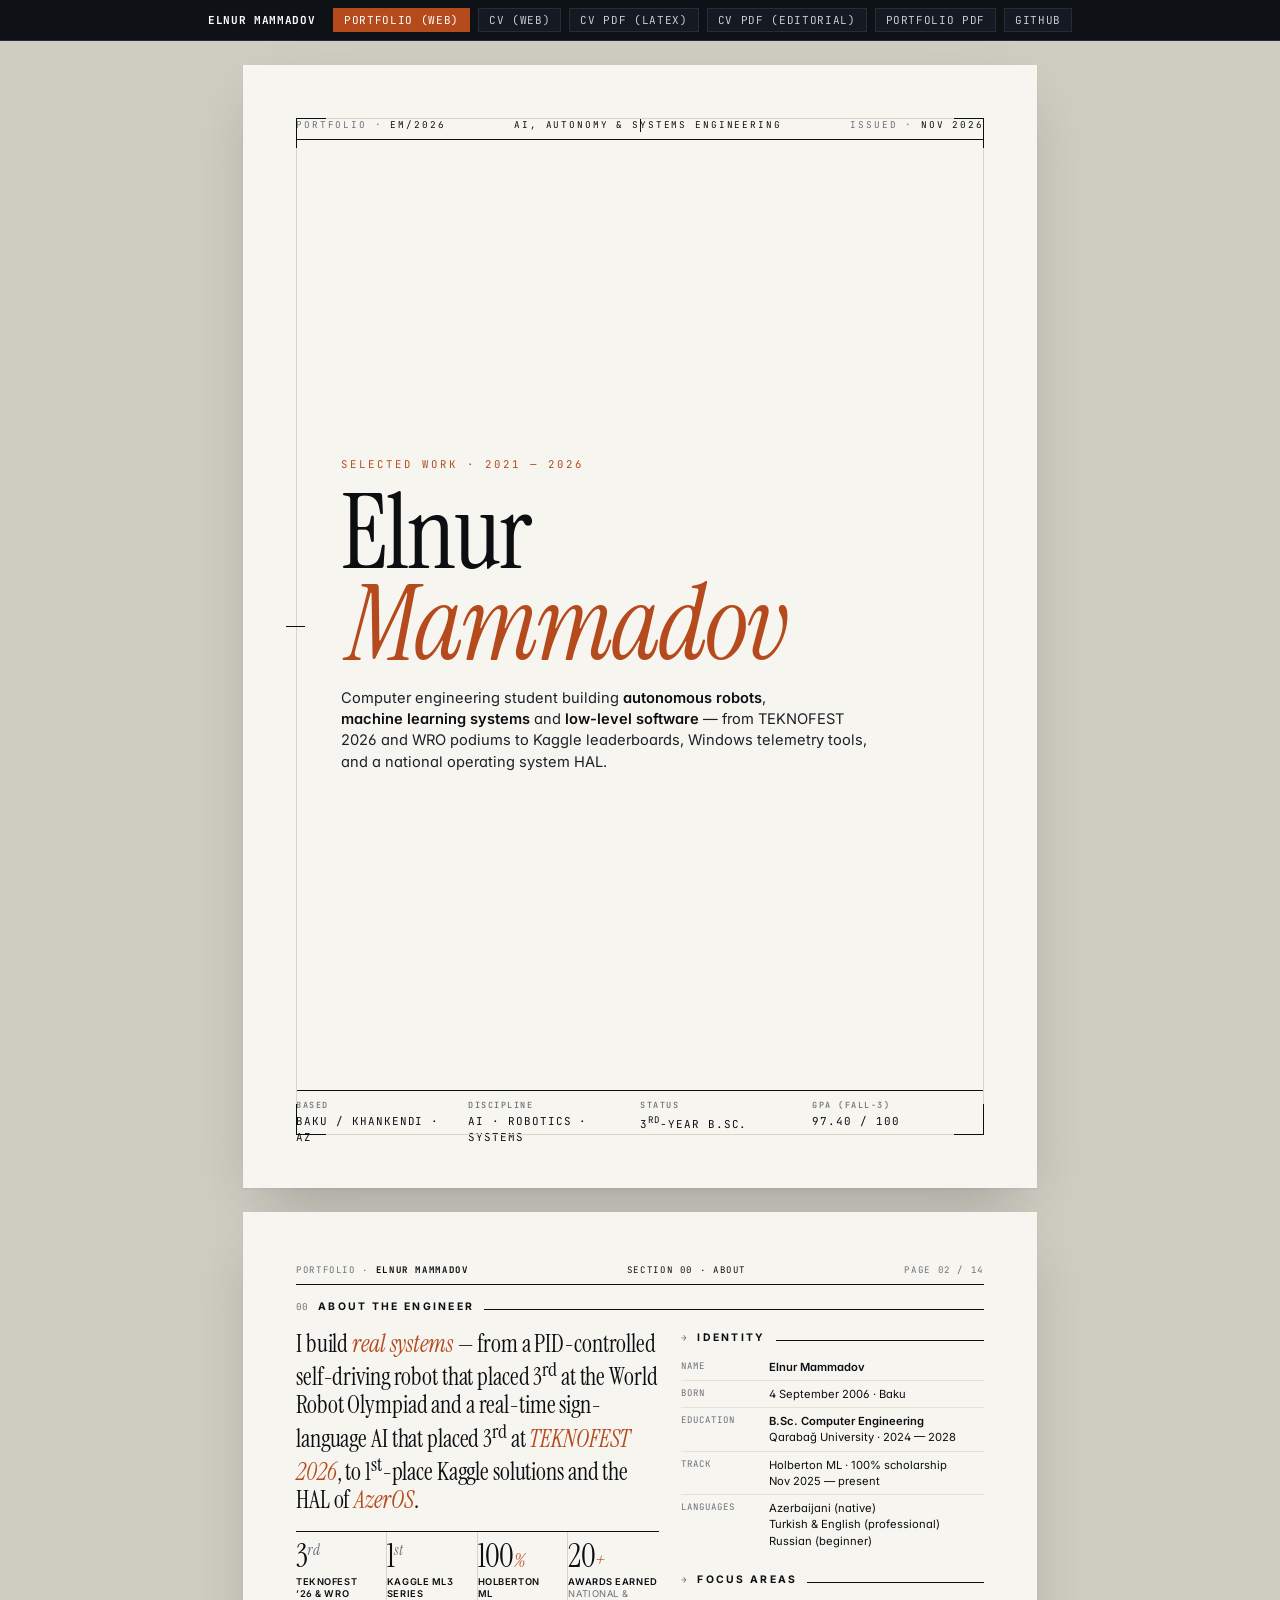
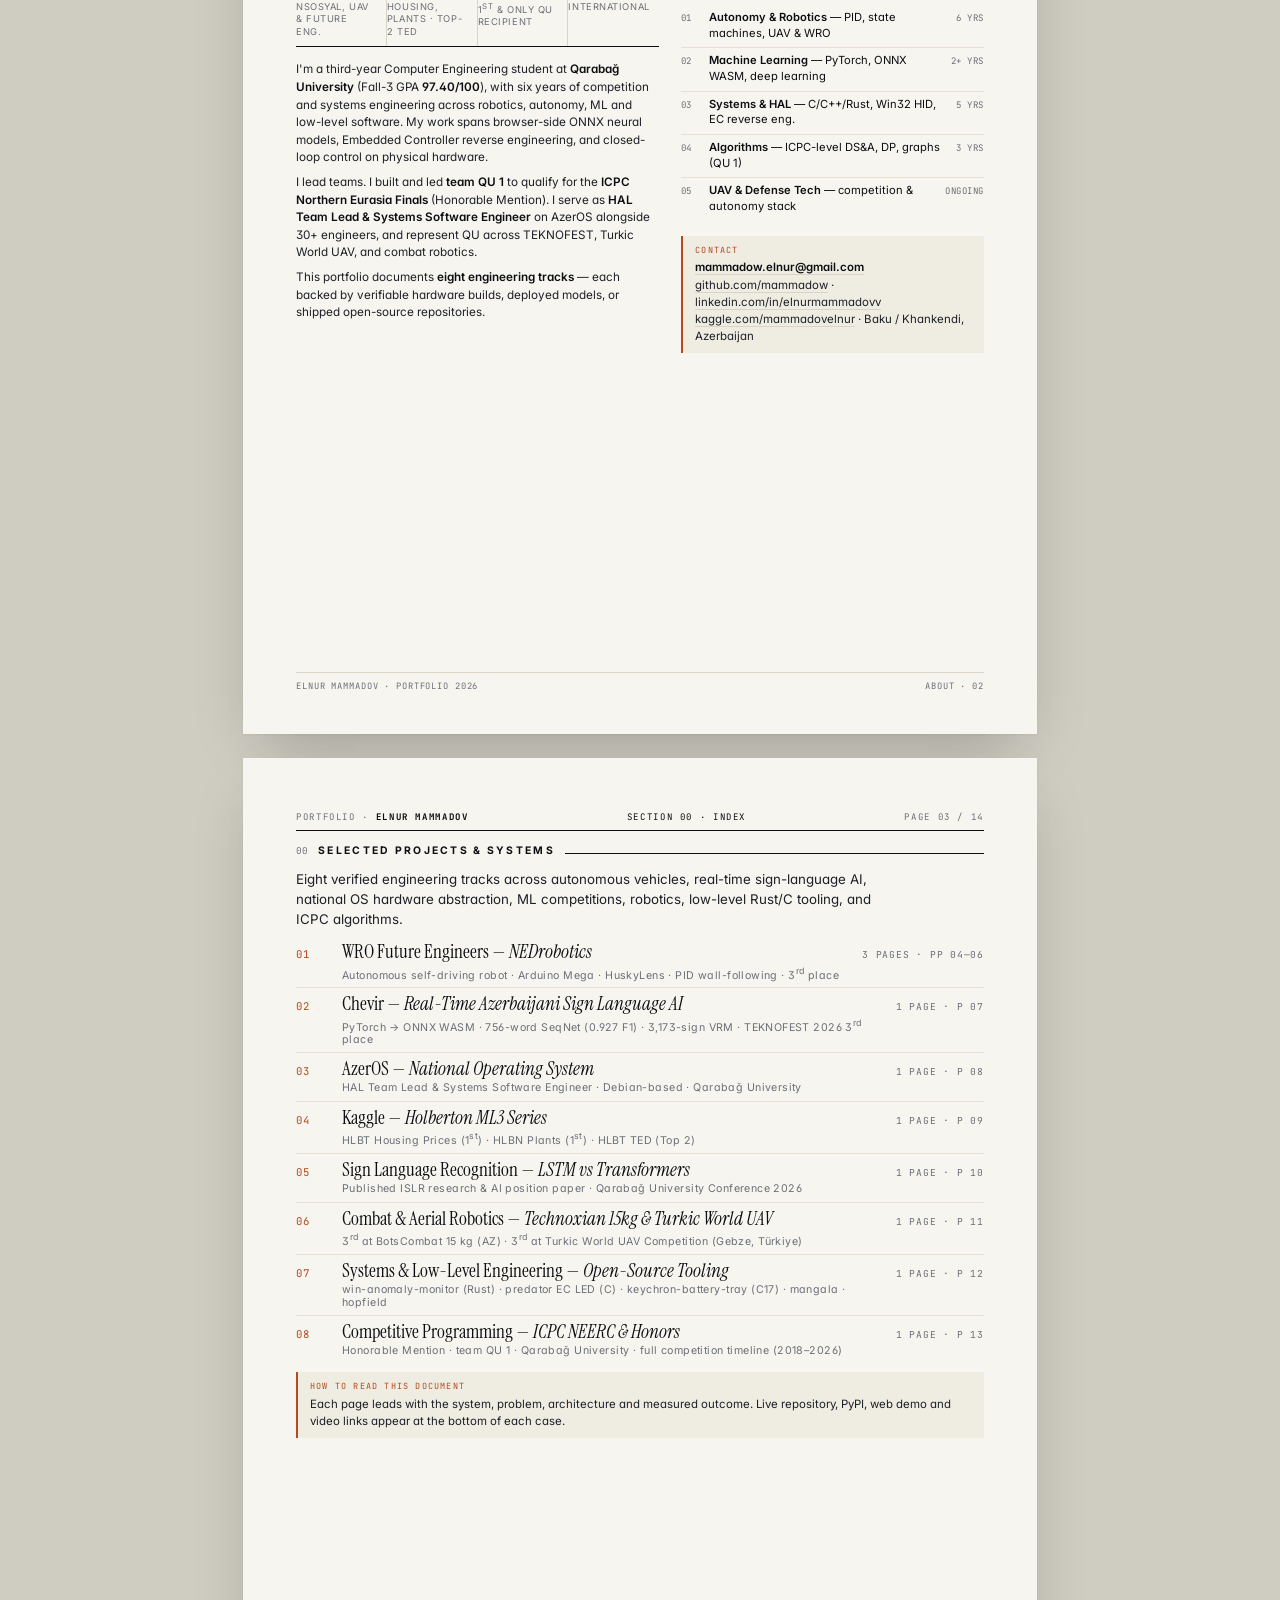
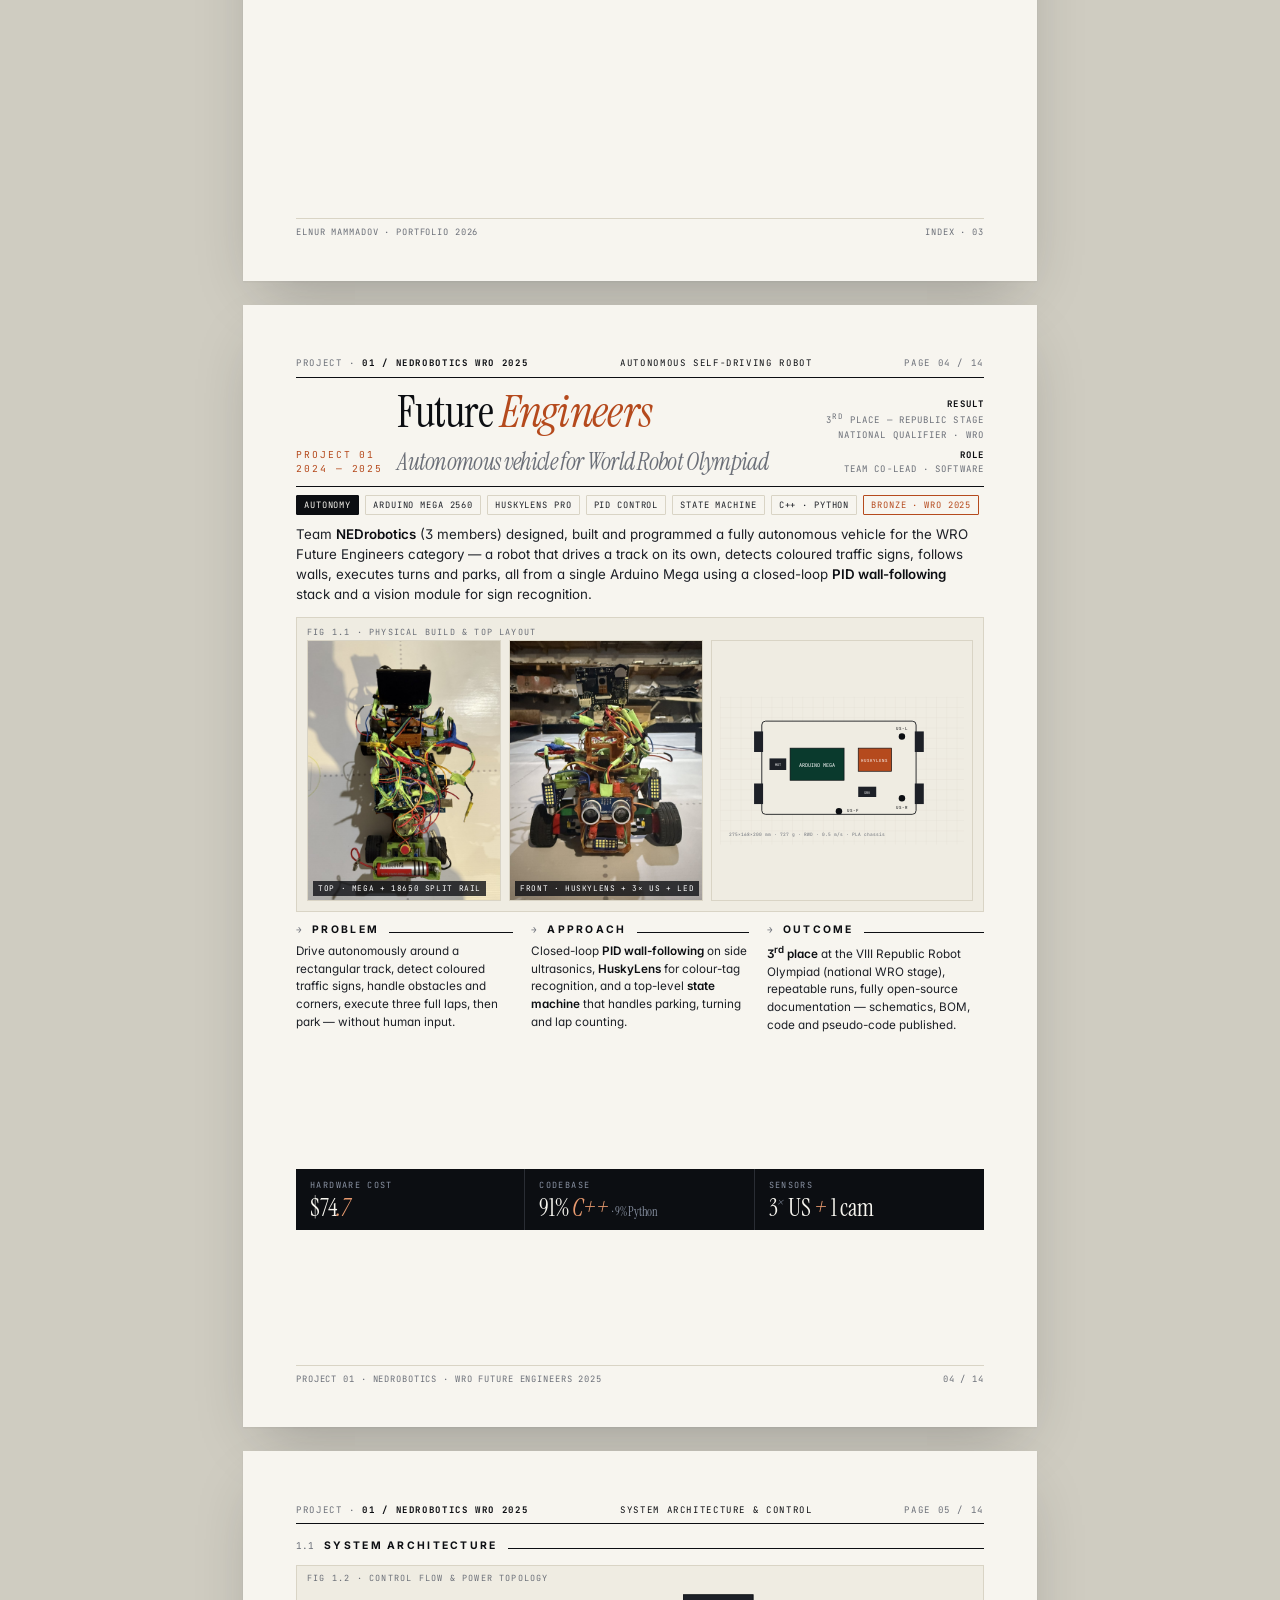
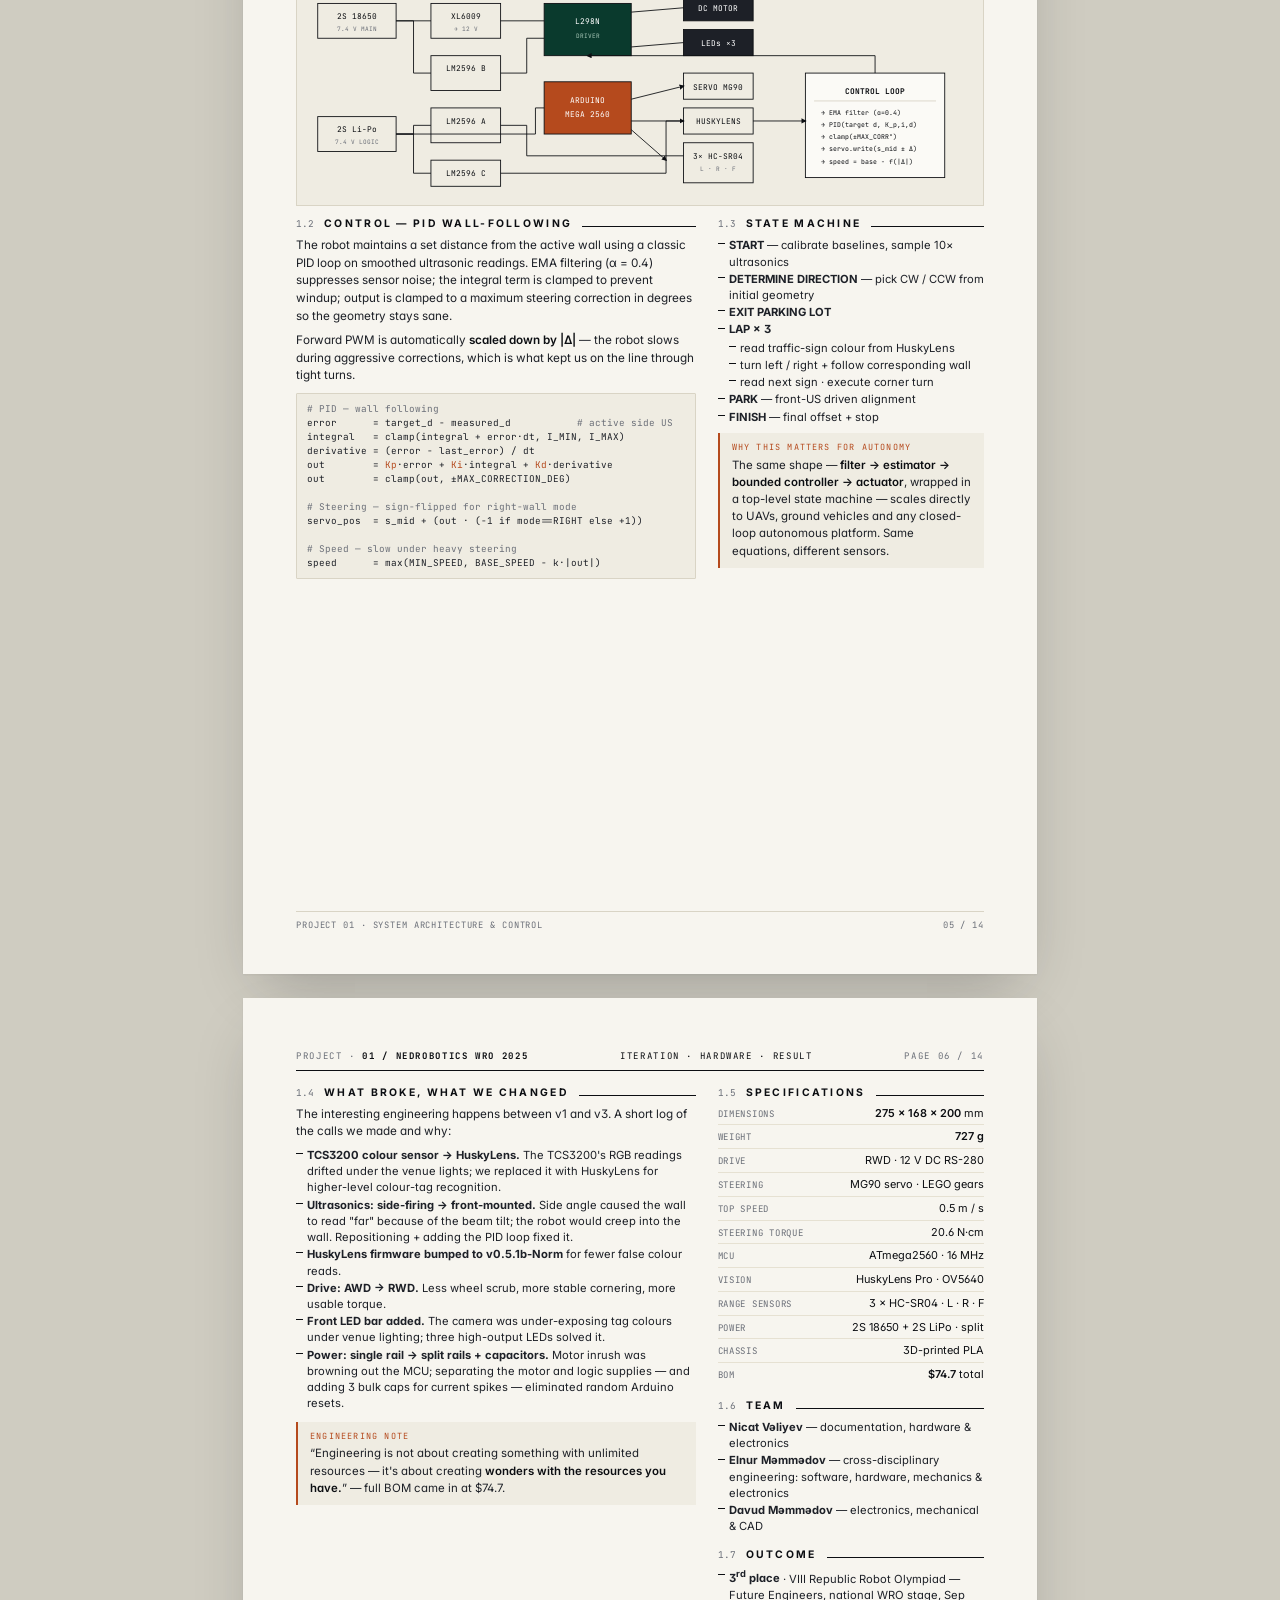
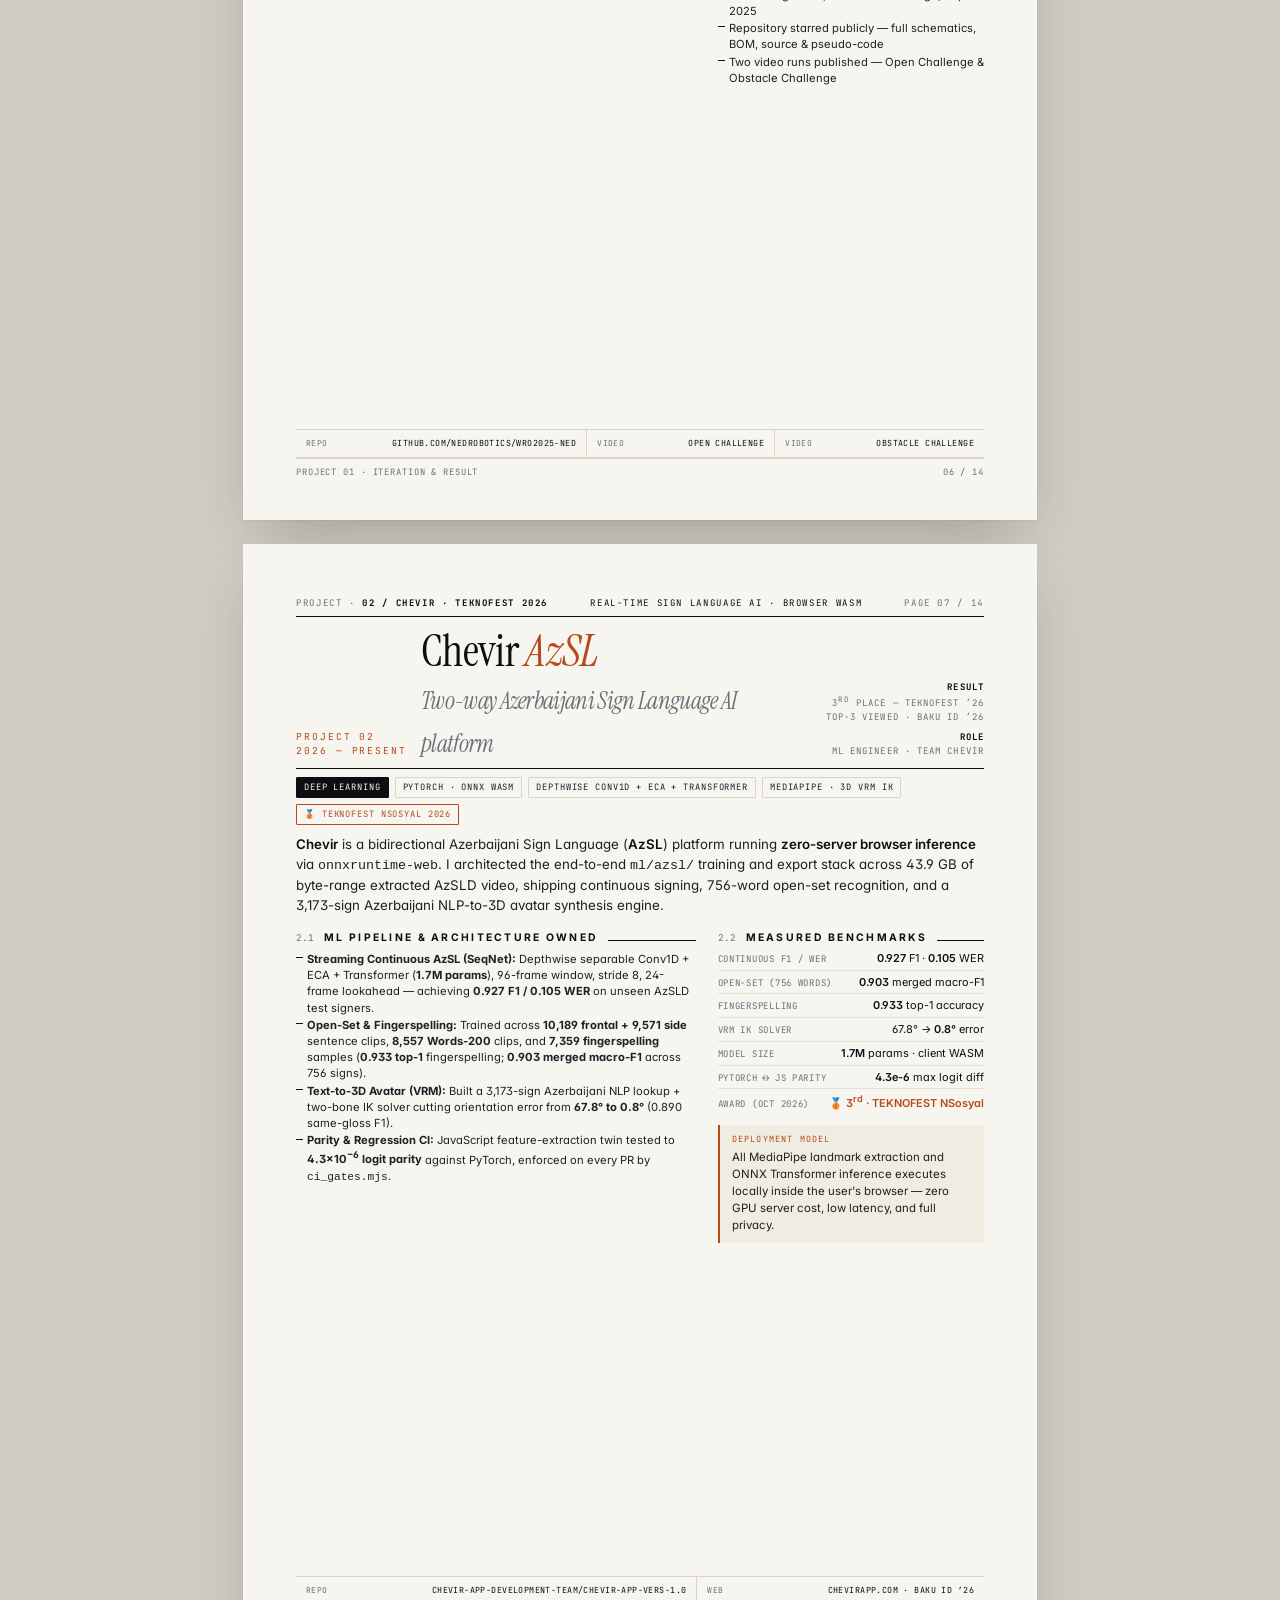
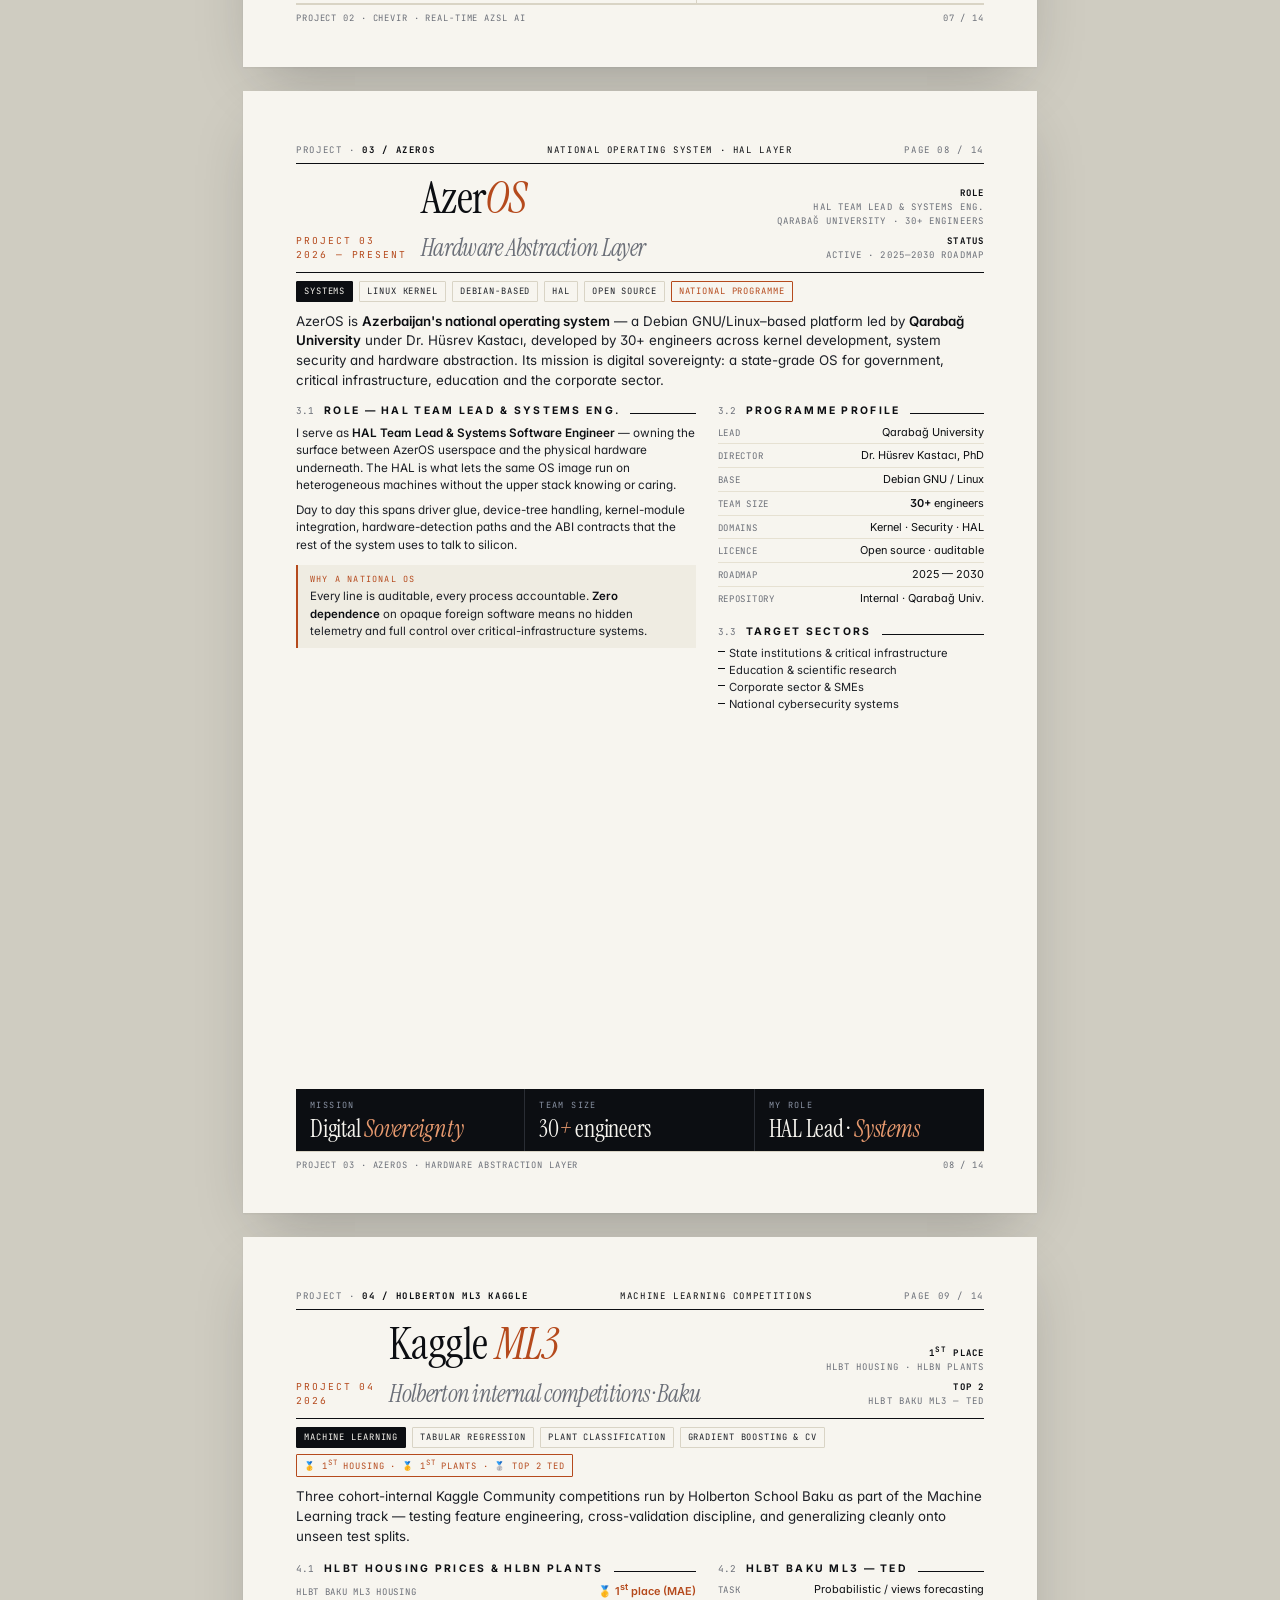
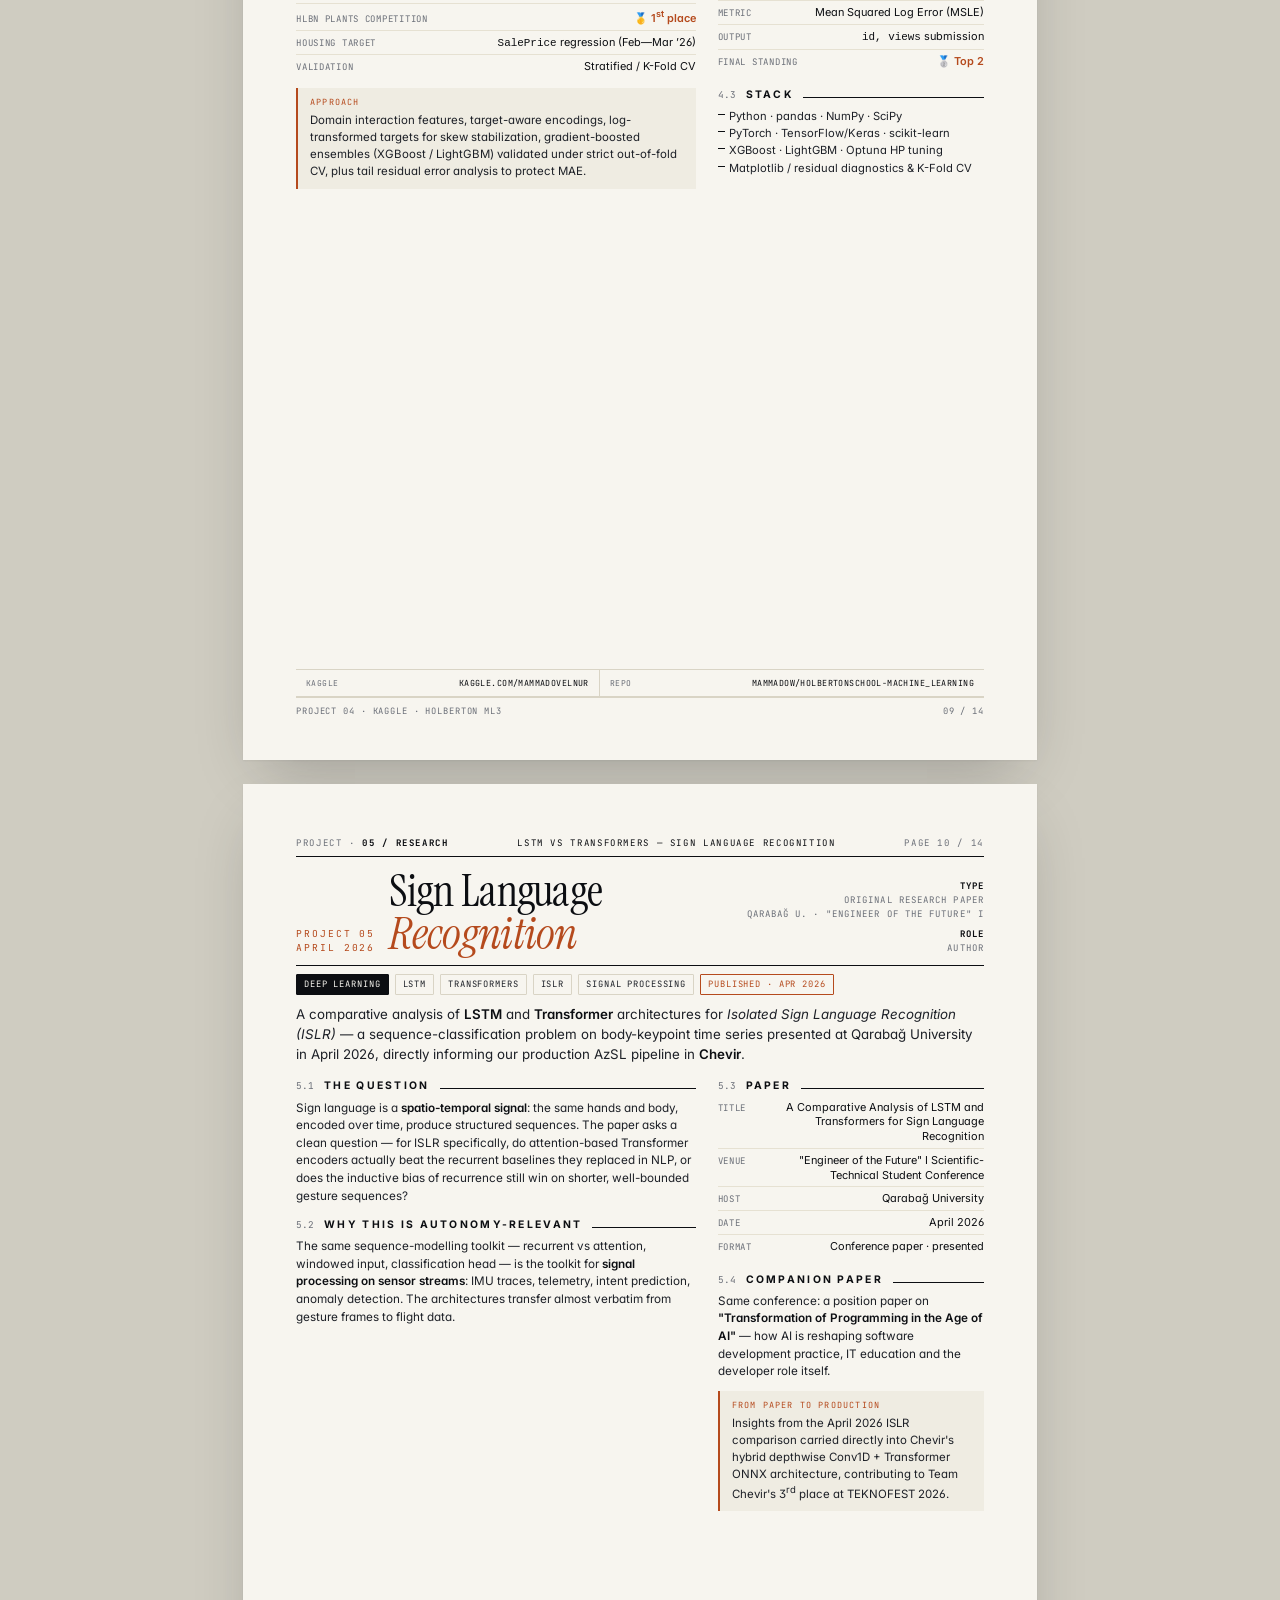
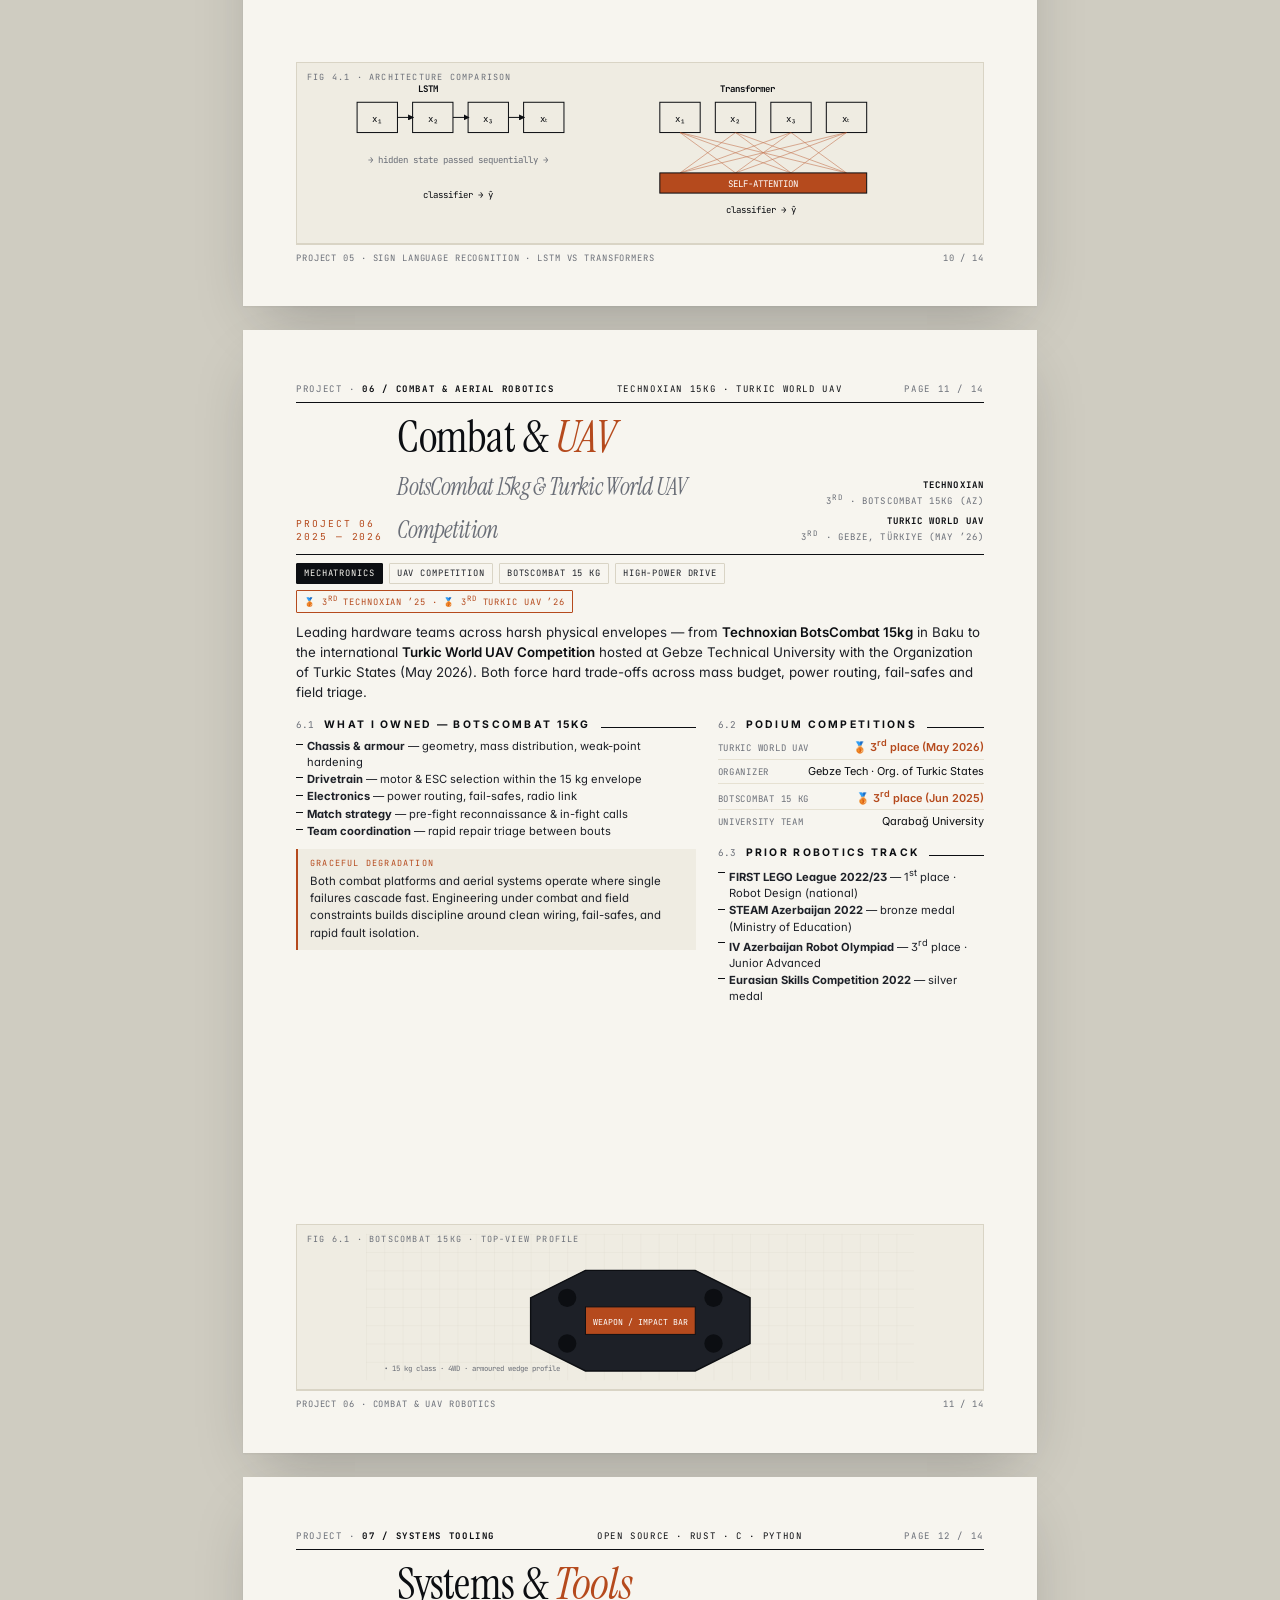
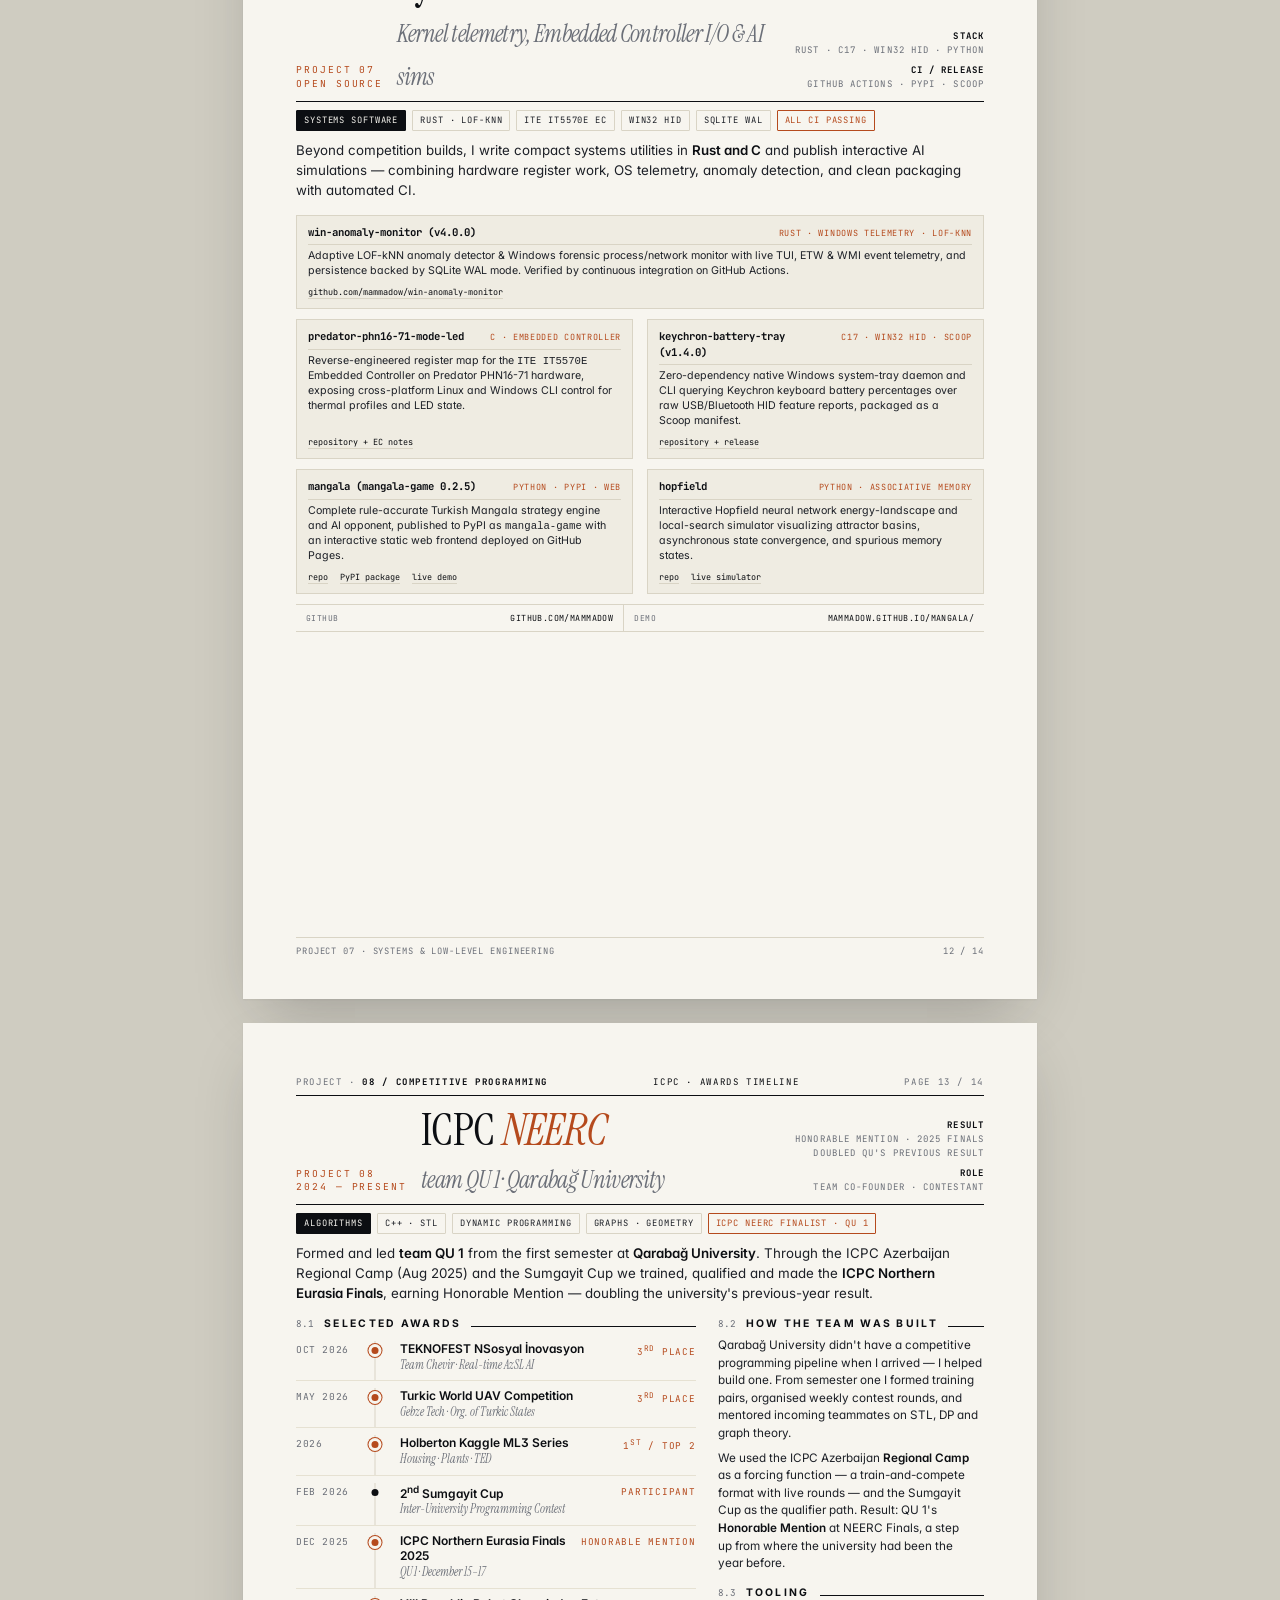
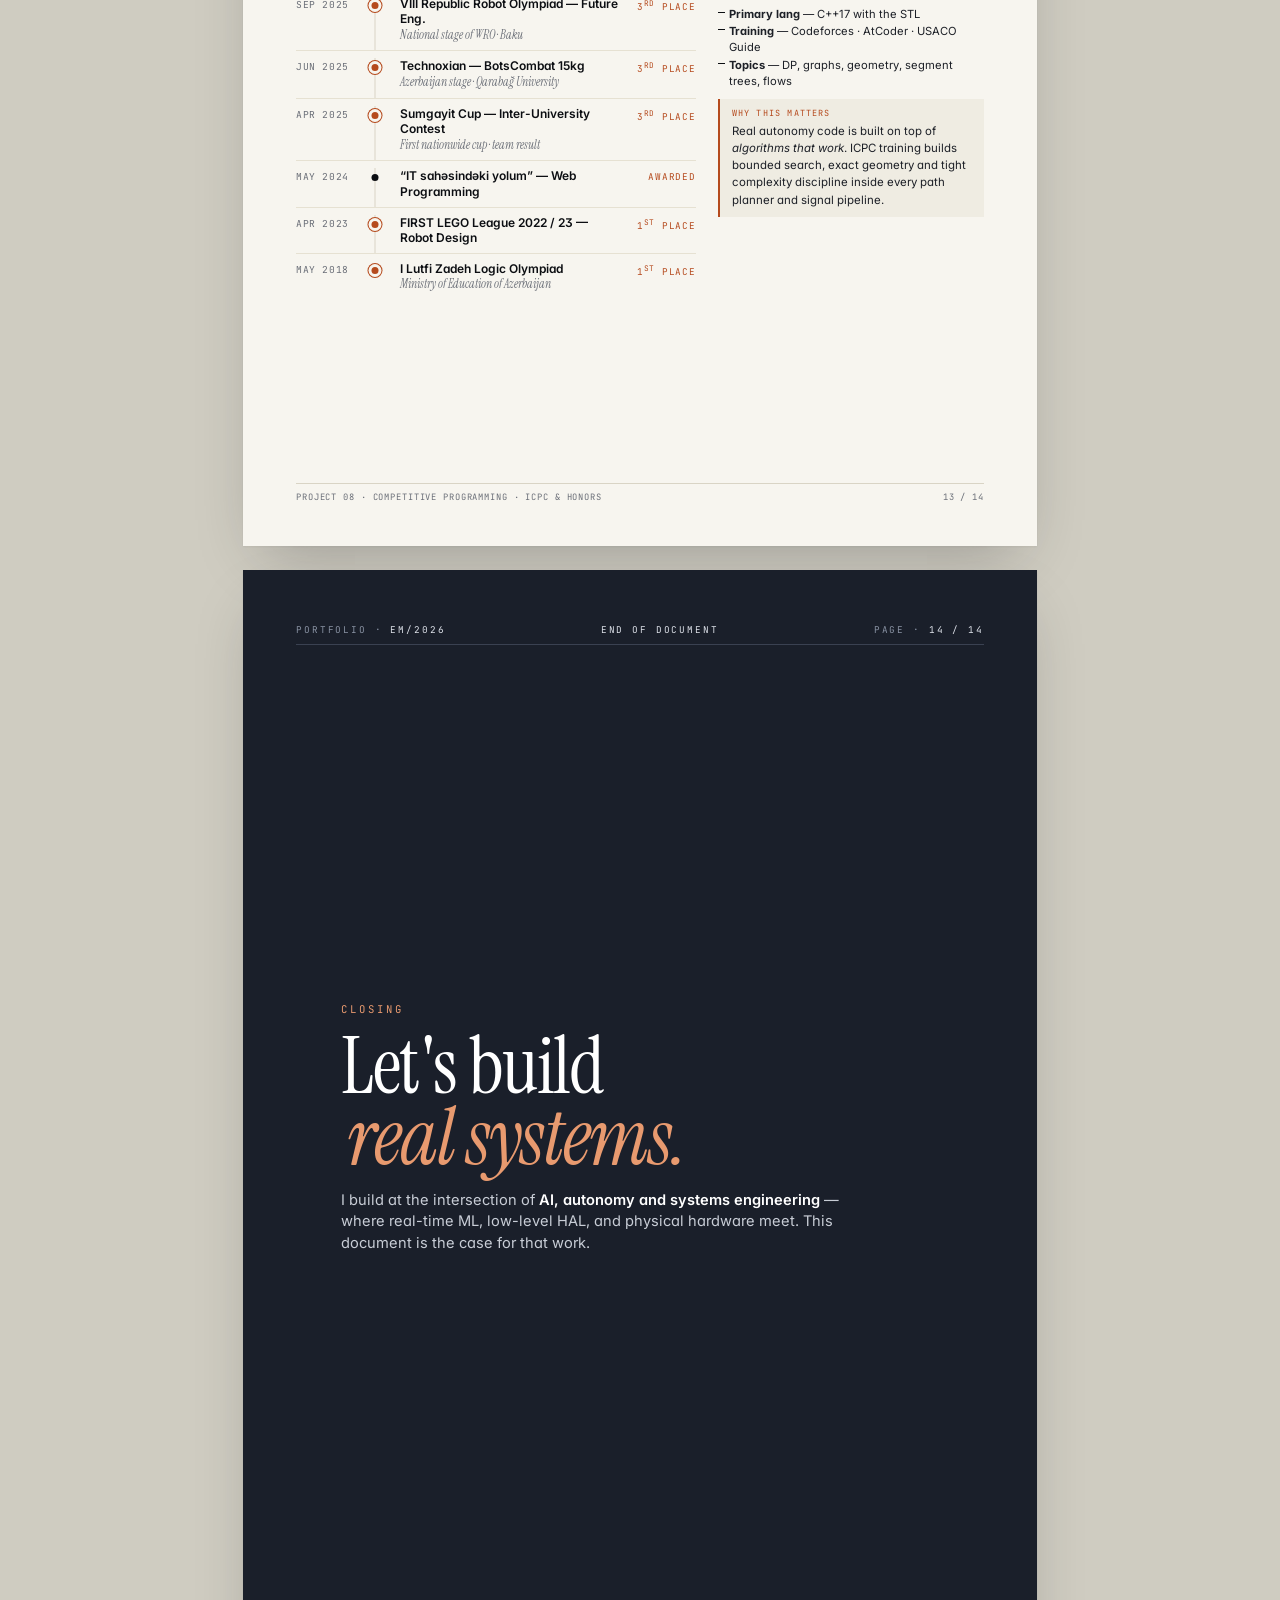
==== index.html @ e9bf5a9b "Initial release: AI, Autonomy & Systems Engineering Portfolio and CV (Nov 2026)" ====
<!doctype html>
<html lang="en">
<head>
<meta charset="utf-8" />
<title>Elnur Mammadov — Portfolio 2026</title>
<meta name="viewport" content="width=device-width, initial-scale=1" />
<link rel="preconnect" href="https://fonts.googleapis.com">
<link rel="preconnect" href="https://fonts.gstatic.com" crossorigin>
<link href="https://fonts.googleapis.com/css2?family=Instrument+Serif:ital@0;1&family=Inter:wght@400;500;600;700&family=JetBrains+Mono:wght@400;500;700&display=swap" rel="stylesheet">
<link rel="stylesheet" href="styles.css">
</head>
<body>
<nav class="site-nav" aria-label="Primary navigation">
  <a class="brand" href="./">Elnur Mammadov</a>
  <a class="nav-pill active" href="./">Portfolio (Web)</a>
  <a class="nav-pill" href="cv.html">CV (Web)</a>
  <a class="nav-pill" href="Elnur_Mammadov_CV_TeX.pdf">CV PDF (LaTeX)</a>
  <a class="nav-pill" href="Elnur_Mammadov_CV.pdf">CV PDF (Editorial)</a>
  <a class="nav-pill" href="Elnur_Mammadov_Portfolio_2026.pdf">Portfolio PDF</a>
  <a class="nav-pill" href="https://github.com/mammadow">GitHub</a>
</nav>
<div class="stage">

<!-- ============================================================
     PAGE 01 — COVER
============================================================ -->
<article class="page cover" data-screen-label="01 Cover">
  <div class="crosshair"></div>
  <div class="corner c-tl"></div>
  <div class="corner c-tr"></div>
  <div class="corner c-bl"></div>
  <div class="corner c-br"></div>

  <div class="cover-meta-top">
    <span><span class="l">portfolio · </span>EM/2026</span>
    <span>AI, Autonomy &amp; Systems Engineering</span>
    <span><span class="l">issued · </span>Nov 2026</span>
  </div>

  <div class="cover-title">
    <div class="cover-eyebrow">Selected Work · 2021 — 2026</div>
    <h1>Elnur<br/><em>Mammadov</em></h1>
    <div class="cover-sub">
      Computer engineering student building <strong>autonomous robots</strong>,
      <strong>machine&nbsp;learning systems</strong> and <strong>low-level
      software</strong> — from TEKNOFEST 2026 and WRO podiums to Kaggle
      leaderboards, Windows telemetry tools, and a national operating system HAL.
    </div>
  </div>

  <div class="cover-coords">
    <div class="c"><b>Based</b><span>Baku / Khankendi · AZ</span></div>
    <div class="c"><b>Discipline</b><span>AI · Robotics · Systems</span></div>
    <div class="c"><b>Status</b><span>3<sup>rd</sup>-year B.Sc.</span></div>
    <div class="c"><b>GPA (Fall-3)</b><span>97.40 / 100</span></div>
  </div>
</article>


<!-- ============================================================
     PAGE 02 — ABOUT / PROFILE
============================================================ -->
<article class="page" data-screen-label="02 About">
  <div class="head-strip">
    <span><span class="l">portfolio · </span><b>Elnur Mammadov</b></span>
    <span>Section 00 · About</span>
    <span class="l">page 02 / 14</span>
  </div>

  <div class="section-h" style="margin-top:14px;">
    <span class="num">00</span><h2>About the Engineer</h2><span class="rule"></span>
  </div>

  <div class="about-grid">
    <div>
      <p class="lede">
        I build <em>real systems</em> — from a PID-controlled self-driving robot
        that placed 3<sup>rd</sup> at the World Robot Olympiad and a real-time
        sign-language AI that placed 3<sup>rd</sup> at <em>TEKNOFEST 2026</em>,
        to 1<sup>st</sup>-place Kaggle solutions and the HAL of <em>AzerOS</em>.
      </p>

      <div class="metric-grid" style="margin-top:16px;">
        <div class="m">
          <div class="n">3<sup>rd</sup></div>
          <div class="l"><b>TEKNOFEST ’26 &amp; WRO</b><br/>NSosyal, UAV &amp; Future Eng.</div>
        </div>
        <div class="m">
          <div class="n">1<sup>st</sup></div>
          <div class="l"><b>Kaggle ML3 Series</b><br/>Housing, Plants · Top-2 TED</div>
        </div>
        <div class="m">
          <div class="n">100<em>%</em></div>
          <div class="l"><b>Holberton ML</b><br/>1<sup>st</sup> &amp; only QU recipient</div>
        </div>
        <div class="m">
          <div class="n">20<em>+</em></div>
          <div class="l"><b>Awards earned</b><br/>national &amp; international</div>
        </div>
      </div>

      <div class="body-text" style="margin-top:14px;">
        <p>
          I'm a third-year Computer Engineering student at <strong>Qarabağ
          University</strong> (Fall-3 GPA <strong>97.40/100</strong>), with six
          years of competition and systems engineering across robotics,
          autonomy, ML and low-level software. My work spans browser-side ONNX
          neural models, Embedded Controller reverse engineering, and closed-loop
          control on physical hardware.
        </p>
        <p>
          I lead teams. I built and led <strong>team QU 1</strong> to qualify
          for the <strong>ICPC Northern Eurasia Finals</strong> (Honorable
          Mention). I serve as <strong>HAL Team Lead &amp; Systems Software
          Engineer</strong> on AzerOS alongside 30+ engineers, and represent QU
          across TEKNOFEST, Turkic World UAV, and combat robotics.
        </p>
        <p>
          This portfolio documents <strong>eight engineering tracks</strong> —
          each backed by verifiable hardware builds, deployed models, or shipped
          open-source repositories.
        </p>
      </div>
    </div>

    <div class="about-stack">
      <div class="section-h" style="margin-bottom:4px;">
        <span class="num">→</span><h2>Identity</h2><span class="rule"></span>
      </div>
      <div>
        <div class="kv"><span class="k">Name</span><span class="v"><b>Elnur Mammadov</b></span></div>
        <div class="kv"><span class="k">Born</span><span class="v">4 September 2006 · Baku</span></div>
        <div class="kv"><span class="k">Education</span><span class="v"><b>B.Sc. Computer Engineering</b><br/>Qarabağ University · 2024 — 2028</span></div>
        <div class="kv"><span class="k">Track</span><span class="v">Holberton ML · 100% scholarship<br/>Nov 2025 — present</span></div>
        <div class="kv"><span class="k">Languages</span><span class="v">Azerbaijani (native)<br/>Turkish &amp; English (professional)<br/>Russian (beginner)</span></div>
      </div>

      <div class="section-h" style="margin-top:8px;margin-bottom:4px;">
        <span class="num">→</span><h2>Focus Areas</h2><span class="rule"></span>
      </div>
      <div class="focus-list">
        <div class="row"><span class="i">01</span><span class="t"><b>Autonomy &amp; Robotics</b> — PID, state machines, UAV &amp; WRO</span><span class="y">6 yrs</span></div>
        <div class="row"><span class="i">02</span><span class="t"><b>Machine Learning</b> — PyTorch, ONNX WASM, deep learning</span><span class="y">2+ yrs</span></div>
        <div class="row"><span class="i">03</span><span class="t"><b>Systems &amp; HAL</b> — C/C++/Rust, Win32 HID, EC reverse eng.</span><span class="y">5 yrs</span></div>
        <div class="row"><span class="i">04</span><span class="t"><b>Algorithms</b> — ICPC-level DS&amp;A, DP, graphs (QU 1)</span><span class="y">3 yrs</span></div>
        <div class="row"><span class="i">05</span><span class="t"><b>UAV &amp; Defense Tech</b> — competition &amp; autonomy stack</span><span class="y">ongoing</span></div>
      </div>

      <div class="callout contact-links" style="margin-top:6px;">
        <div class="lbl">Contact</div>
        <p>
          <a href="mailto:mammadow.elnur@gmail.com"><strong>mammadow.elnur@gmail.com</strong></a><br/>
          <a href="https://github.com/mammadow">github.com/mammadow</a> · <a href="https://www.linkedin.com/in/elnurmammadovv/">linkedin.com/in/elnurmammadovv</a><br/>
          <a href="https://www.kaggle.com/mammadovelnur">kaggle.com/mammadovelnur</a> · Baku / Khankendi, Azerbaijan
        </p>
      </div>
    </div>
  </div>

  <div class="foot">
    <span>Elnur Mammadov · Portfolio 2026</span>
    <span>About · 02</span>
  </div>
</article>


<!-- ============================================================
     PAGE 03 — INDEX / TOC
============================================================ -->
<article class="page" data-screen-label="03 Index">
  <div class="head-strip">
    <span><span class="l">portfolio · </span><b>Elnur Mammadov</b></span>
    <span>Section 00 · Index</span>
    <span class="l">page 03 / 14</span>
  </div>

  <div class="section-h" style="margin-top:12px;">
    <span class="num">00</span><h2>Selected Projects &amp; Systems</h2><span class="rule"></span>
  </div>

  <p class="lead" style="margin-top:6px;margin-bottom:2px;max-width:165mm;">
    Eight verified engineering tracks across autonomous vehicles, real-time
    sign-language AI, national OS hardware abstraction, ML competitions,
    robotics, low-level Rust/C tooling, and ICPC algorithms.
  </p>

  <div class="toc" style="margin-top:4px;">
    <div class="row" style="padding:6px 0;">
      <span class="n">01</span>
      <span class="t">WRO Future Engineers — <em>NEDrobotics</em>
        <span class="sub">Autonomous self-driving robot · Arduino Mega · HuskyLens · PID wall-following · 3<sup>rd</sup> place</span>
      </span>
      <span class="p">3 pages · pp 04—06</span>
    </div>
    <div class="row" style="padding:6px 0;">
      <span class="n">02</span>
      <span class="t">Chevir — <em>Real-Time Azerbaijani Sign Language AI</em>
        <span class="sub">PyTorch → ONNX WASM · 756-word SeqNet (0.927 F1) · 3,173-sign VRM · TEKNOFEST 2026 3<sup>rd</sup> place</span>
      </span>
      <span class="p">1 page · p 07</span>
    </div>
    <div class="row" style="padding:6px 0;">
      <span class="n">03</span>
      <span class="t">AzerOS — <em>National Operating System</em>
        <span class="sub">HAL Team Lead &amp; Systems Software Engineer · Debian-based · Qarabağ University</span>
      </span>
      <span class="p">1 page · p 08</span>
    </div>
    <div class="row" style="padding:6px 0;">
      <span class="n">04</span>
      <span class="t">Kaggle — <em>Holberton ML3 Series</em>
        <span class="sub">HLBT Housing Prices (1<sup>st</sup>) · HLBN Plants (1<sup>st</sup>) · HLBT TED (Top 2)</span>
      </span>
      <span class="p">1 page · p 09</span>
    </div>
    <div class="row" style="padding:6px 0;">
      <span class="n">05</span>
      <span class="t">Sign Language Recognition — <em>LSTM vs Transformers</em>
        <span class="sub">Published ISLR research &amp; AI position paper · Qarabağ University Conference 2026</span>
      </span>
      <span class="p">1 page · p 10</span>
    </div>
    <div class="row" style="padding:6px 0;">
      <span class="n">06</span>
      <span class="t">Combat &amp; Aerial Robotics — <em>Technoxian 15kg &amp; Turkic World UAV</em>
        <span class="sub">3<sup>rd</sup> at BotsCombat 15 kg (AZ) · 3<sup>rd</sup> at Turkic World UAV Competition (Gebze, Türkiye)</span>
      </span>
      <span class="p">1 page · p 11</span>
    </div>
    <div class="row" style="padding:6px 0;">
      <span class="n">07</span>
      <span class="t">Systems &amp; Low-Level Engineering — <em>Open-Source Tooling</em>
        <span class="sub">win-anomaly-monitor (Rust) · predator EC LED (C) · keychron-battery-tray (C17) · mangala · hopfield</span>
      </span>
      <span class="p">1 page · p 12</span>
    </div>
    <div class="row" style="padding:6px 0;">
      <span class="n">08</span>
      <span class="t">Competitive Programming — <em>ICPC NEERC &amp; Honors</em>
        <span class="sub">Honorable Mention · team QU 1 · Qarabağ University · full competition timeline (2018–2026)</span>
      </span>
      <span class="p">1 page · p 13</span>
    </div>
  </div>

  <div class="callout" style="margin-top:8px;">
    <div class="lbl">How to read this document</div>
    <p>
      Each page leads with the system, problem, architecture and measured outcome.
      Live repository, PyPI, web demo and video links appear at the bottom of each case.
    </p>
  </div>

  <div class="foot">
    <span>Elnur Mammadov · Portfolio 2026</span>
    <span>Index · 03</span>
  </div>
</article>


<!-- ============================================================
     PAGE 04 — WRO 01 (HERO + OVERVIEW)
============================================================ -->
<article class="page" data-screen-label="04 WRO 01 — Overview">
  <div class="head-strip">
    <span><span class="l">project · </span><b>01 / NEDrobotics WRO 2025</b></span>
    <span>Autonomous Self-Driving Robot</span>
    <span class="l">page 04 / 14</span>
  </div>

  <div class="project-h" style="margin-top:12px;">
    <div class="id">Project 01<br/>2024 — 2025</div>
    <h1>Future <em>Engineers</em><br/><span style="font-size:18pt;color:var(--muted);font-style:italic;">Autonomous vehicle for World Robot Olympiad</span></h1>
    <div class="meta">
      <div><b>Result</b></div>
      <div>3<sup>rd</sup> place — Republic stage</div>
      <div>National qualifier · WRO</div>
      <div style="margin-top:6px;"><b>Role</b></div>
      <div>Team co-lead · software</div>
    </div>
  </div>

  <div class="project-tags">
    <span class="tag solid">Autonomy</span>
    <span class="tag">Arduino Mega 2560</span>
    <span class="tag">HuskyLens Pro</span>
    <span class="tag">PID Control</span>
    <span class="tag">State Machine</span>
    <span class="tag">C++ · Python</span>
    <span class="tag accent">Bronze · WRO 2025</span>
  </div>

  <p class="lead">
    Team <strong>NEDrobotics</strong> (3 members) designed, built and programmed
    a fully autonomous vehicle for the WRO Future Engineers category — a robot
    that drives a track on its own, detects coloured traffic signs, follows
    walls, executes turns and parks, all from a single Arduino Mega using a
    closed-loop <strong>PID wall-following</strong> stack and a vision module
    for sign recognition.
  </p>

  <div class="hero" style="height:78mm;margin-top:8px;">
    <span class="ph-label" style="z-index:3;">FIG 1.1 · Physical Build &amp; Top Layout</span>
    <div class="hero-photo-grid">
      <div class="hero-photo-box">
        <img src="assets/wro-top.jpg" alt="NEDrobotics WRO 2025 robot top view"/>
        <span class="hero-photo-cap">top · Mega + 18650 split rail</span>
      </div>
      <div class="hero-photo-box">
        <img src="assets/wro-front.jpg" alt="NEDrobotics WRO 2025 robot front view"/>
        <span class="hero-photo-cap">front · HuskyLens + 3× US + LED</span>
      </div>
      <div class="hero-photo-box" style="background:var(--paper-2);">
        <svg viewBox="0 0 380 230" style="width:94%;height:94%;" xmlns="http://www.w3.org/2000/svg">
          <defs>
            <pattern id="grid" width="16" height="16" patternUnits="userSpaceOnUse">
              <path d="M 16 0 L 0 0 0 16" fill="none" stroke="#d9d4c5" stroke-width=".5"/>
            </pattern>
          </defs>
          <rect width="380" height="230" fill="url(#grid)"/>
          <g transform="translate(65,38)">
            <rect x="0" y="0" width="240" height="145" rx="6" fill="#efece2" stroke="#0c0e12" stroke-width="1.3"/>
            <rect x="-12" y="16" width="14" height="32" fill="#1d2027"/>
            <rect x="-12" y="97" width="14" height="32" fill="#1d2027"/>
            <rect x="238" y="16" width="14" height="32" fill="#1d2027"/>
            <rect x="238" y="97" width="14" height="32" fill="#1d2027"/>
            <rect x="44" y="42" width="84" height="50" fill="#0a3a2d" stroke="#0c0e12"/>
            <text x="86" y="71" text-anchor="middle" font-family="JetBrains Mono" font-size="8" fill="#fff">ARDUINO MEGA</text>
            <rect x="150" y="42" width="52" height="36" fill="#b54a1d" stroke="#0c0e12"/>
            <text x="176" y="64" text-anchor="middle" font-family="JetBrains Mono" font-size="6.5" fill="#fff">HUSKYLENS</text>
            <circle cx="218" cy="24" r="5" fill="#0c0e12"/>
            <circle cx="218" cy="120" r="5" fill="#0c0e12"/>
            <circle cx="120" cy="140" r="5" fill="#0c0e12"/>
            <text x="218" y="14" text-anchor="middle" font-family="JetBrains Mono" font-size="6.5" fill="#0c0e12">US-L</text>
            <text x="218" y="136" text-anchor="middle" font-family="JetBrains Mono" font-size="6.5" fill="#0c0e12">US-R</text>
            <text x="132" y="141" font-family="JetBrains Mono" font-size="6.5" fill="#0c0e12">US-F</text>
            <rect x="12" y="58" width="26" height="18" fill="#1d2027"/>
            <text x="25" y="70" text-anchor="middle" font-family="JetBrains Mono" font-size="5.5" fill="#fff">MOT</text>
            <rect x="150" y="102" width="28" height="16" fill="#1d2027"/>
            <text x="164" y="113" text-anchor="middle" font-family="JetBrains Mono" font-size="5.5" fill="#fff">SRV</text>
          </g>
          <text x="14" y="216" font-family="JetBrains Mono" font-size="7" fill="#6b6f78">275×168×200 mm · 727 g · RWD · 0.5 m/s · PLA chassis</text>
        </svg>
      </div>
    </div>
  </div>

  <div class="three-col" style="margin-top:10px;">
    <div>
      <div class="section-h"><span class="num">→</span><h2>Problem</h2><span class="rule"></span></div>
      <div class="body-text">
        <p>
          Drive autonomously around a rectangular track, detect coloured
          traffic signs, handle obstacles and corners, execute three full laps,
          then park — without human input.
        </p>
      </div>
    </div>
    <div>
      <div class="section-h"><span class="num">→</span><h2>Approach</h2><span class="rule"></span></div>
      <div class="body-text">
        <p>
          Closed-loop <strong>PID wall-following</strong> on side ultrasonics,
          <strong>HuskyLens</strong> for colour-tag recognition, and a top-level
          <strong>state machine</strong> that handles parking, turning and lap
          counting.
        </p>
      </div>
    </div>
    <div>
      <div class="section-h"><span class="num">→</span><h2>Outcome</h2><span class="rule"></span></div>
      <div class="body-text">
        <p>
          <strong>3<sup>rd</sup> place</strong> at the VIII Republic Robot
          Olympiad (national WRO stage), repeatable runs, fully open-source
          documentation — schematics, BOM, code and pseudo-code published.
        </p>
      </div>
    </div>
  </div>

  <div class="result-strip">
    <div class="r"><div class="l">Hardware Cost</div><div class="v">$74<em>.7</em></div></div>
    <div class="r"><div class="l">Codebase</div><div class="v">91% <em>C++</em> <span style="font-size:9pt;color:#8a93a4;"> · 9% Python</span></div></div>
    <div class="r"><div class="l">Sensors</div><div class="v">3<sup>×</sup> US <em>+</em> 1 cam</div></div>
  </div>

  <div class="foot">
    <span>Project 01 · NEDrobotics · WRO Future Engineers 2025</span>
    <span>04 / 14</span>
  </div>
</article>


<!-- ============================================================
     PAGE 05 — WRO 02 (ARCHITECTURE + PID)
============================================================ -->
<article class="page" data-screen-label="05 WRO 02 — Architecture">
  <div class="head-strip">
    <span><span class="l">project · </span><b>01 / NEDrobotics WRO 2025</b></span>
    <span>System Architecture &amp; Control</span>
    <span class="l">page 05 / 14</span>
  </div>

  <div class="section-h" style="margin-top:14px;">
    <span class="num">1.1</span><h2>System Architecture</h2><span class="rule"></span>
  </div>

  <div class="schematic" style="margin-top:6px;">
    <span class="ph-label">FIG 1.2 · Control flow &amp; power topology</span>
    <svg viewBox="0 0 760 240" style="width:100%;height:auto;display:block;margin-top:10px;" xmlns="http://www.w3.org/2000/svg">
      <!-- power chain -->
      <g font-family="JetBrains Mono" font-size="9" fill="#0c0e12">
        <rect x="10" y="20" width="90" height="40" fill="#efece2" stroke="#0c0e12"/>
        <text x="55" y="38" text-anchor="middle">2S 18650</text>
        <text x="55" y="52" text-anchor="middle" fill="#6b6f78" font-size="7">7.4 V MAIN</text>

        <rect x="10" y="150" width="90" height="40" fill="#efece2" stroke="#0c0e12"/>
        <text x="55" y="168" text-anchor="middle">2S Li-Po</text>
        <text x="55" y="182" text-anchor="middle" fill="#6b6f78" font-size="7">7.4 V LOGIC</text>

        <rect x="140" y="20" width="80" height="40" fill="#efece2" stroke="#0c0e12"/>
        <text x="180" y="38" text-anchor="middle">XL6009</text>
        <text x="180" y="52" text-anchor="middle" fill="#6b6f78" font-size="7">→ 12 V</text>

        <rect x="140" y="80" width="80" height="40" fill="#efece2" stroke="#0c0e12"/>
        <text x="180" y="98" text-anchor="middle">LM2596 B</text>

        <rect x="140" y="140" width="80" height="40" fill="#efece2" stroke="#0c0e12"/>
        <text x="180" y="158" text-anchor="middle">LM2596 A</text>

        <rect x="140" y="200" width="80" height="30" fill="#efece2" stroke="#0c0e12"/>
        <text x="180" y="218" text-anchor="middle">LM2596 C</text>

        <!-- L298N -->
        <rect x="270" y="20" width="100" height="60" fill="#0a3a2d" stroke="#0c0e12"/>
        <text x="320" y="44" text-anchor="middle" fill="#fff">L298N</text>
        <text x="320" y="60" text-anchor="middle" fill="#a8c8b8" font-size="7">DRIVER</text>

        <rect x="430" y="10" width="80" height="30" fill="#1d2027" stroke="#0c0e12"/>
        <text x="470" y="29" text-anchor="middle" fill="#fff">DC MOTOR</text>

        <rect x="430" y="50" width="80" height="30" fill="#1d2027" stroke="#0c0e12"/>
        <text x="470" y="69" text-anchor="middle" fill="#fff">LEDs ×3</text>

        <!-- arduino -->
        <rect x="270" y="110" width="100" height="60" fill="#b54a1d" stroke="#0c0e12"/>
        <text x="320" y="134" text-anchor="middle" fill="#fff">ARDUINO</text>
        <text x="320" y="150" text-anchor="middle" fill="#fff">MEGA 2560</text>

        <!-- sensors right -->
        <rect x="430" y="100" width="80" height="30" fill="#efece2" stroke="#0c0e12"/>
        <text x="470" y="119" text-anchor="middle">SERVO MG90</text>

        <rect x="430" y="140" width="80" height="30" fill="#efece2" stroke="#0c0e12"/>
        <text x="470" y="159" text-anchor="middle">HUSKYLENS</text>

        <rect x="430" y="180" width="80" height="46" fill="#efece2" stroke="#0c0e12"/>
        <text x="470" y="199" text-anchor="middle">3× HC-SR04</text>
        <text x="470" y="213" text-anchor="middle" fill="#6b6f78" font-size="7">L · R · F</text>

        <!-- output decision -->
        <rect x="570" y="100" width="160" height="120" fill="#fbfaf6" stroke="#0c0e12"/>
        <text x="650" y="124" text-anchor="middle" font-weight="700">CONTROL LOOP</text>
        <line x1="580" y1="132" x2="720" y2="132" stroke="#d9d4c5"/>
        <text x="588" y="148" font-size="7.5">→ EMA filter (α=0.4)</text>
        <text x="588" y="162" font-size="7.5">→ PID(target d, K_p,i,d)</text>
        <text x="588" y="176" font-size="7.5">→ clamp(±MAX_CORR°)</text>
        <text x="588" y="190" font-size="7.5">→ servo.write(s_mid ± Δ)</text>
        <text x="588" y="204" font-size="7.5">→ speed = base − f(|Δ|)</text>
      </g>

      <!-- arrows -->
      <g stroke="#0c0e12" stroke-width="1" fill="none">
        <path d="M 100 40 L 140 40"/>
        <path d="M 100 40 L 120 40 L 120 100 L 140 100"/>
        <path d="M 100 170 L 120 170 L 120 160 L 140 160"/>
        <path d="M 100 170 L 120 170 L 120 215 L 140 215"/>
        <path d="M 100 170 L 260 170 L 260 140 L 270 140"/>
        <path d="M 220 40 L 270 40"/>
        <path d="M 220 100 L 250 100 L 250 60 L 270 60"/>
        <path d="M 220 160 L 250 160 L 250 195 L 430 195"/>
        <path d="M 220 215 L 410 215 L 410 155 L 430 155"/>
        <path d="M 370 30 L 430 25"/>
        <path d="M 370 70 L 430 65"/>
        <path d="M 370 130 L 430 115" marker-end="url(#arr)"/>
        <path d="M 370 155 L 430 155" marker-end="url(#arr)"/>
        <path d="M 370 165 L 410 200" marker-end="url(#arr)"/>
        <path d="M 510 155 L 570 155" marker-end="url(#arr)"/>
        <path d="M 650 100 L 650 80 L 320 80" marker-end="url(#arr)"/>
      </g>
      <defs>
        <marker id="arr" viewBox="0 0 8 8" refX="6" refY="4" markerWidth="6" markerHeight="6" orient="auto">
          <path d="M0,0 L8,4 L0,8 z" fill="#0c0e12"/>
        </marker>
      </defs>
    </svg>
  </div>

  <div class="two-col" style="margin-top:10px;">
    <div>
      <div class="section-h"><span class="num">1.2</span><h2>Control — PID Wall-Following</h2><span class="rule"></span></div>
      <div class="body-text">
        <p>
          The robot maintains a set distance from the active wall using a
          classic PID loop on smoothed ultrasonic readings. EMA filtering
          (α = 0.4) suppresses sensor noise; the integral term is clamped to
          prevent windup; output is clamped to a maximum steering correction
          in degrees so the geometry stays sane.
        </p>
        <p>
          Forward PWM is automatically <strong>scaled down by |Δ|</strong> — the
          robot slows during aggressive corrections, which is what kept us on
          the line through tight turns.
        </p>
      </div>

      <pre class="code" style="margin-top:8px;">
<span class="c"># PID — wall following</span>
error      = target_d − measured_d           <span class="c"># active side US</span>
integral   = clamp(integral + error·dt, I_MIN, I_MAX)
derivative = (error − last_error) / dt
out        = <span class="k">Kp</span>·error + <span class="k">Ki</span>·integral + <span class="k">Kd</span>·derivative
out        = clamp(out, ±MAX_CORRECTION_DEG)

<span class="c"># Steering — sign-flipped for right-wall mode</span>
servo_pos  = s_mid + (out · (−1 if mode==RIGHT else +1))

<span class="c"># Speed — slow under heavy steering</span>
speed      = max(MIN_SPEED, BASE_SPEED − k·|out|)</pre>
    </div>

    <div>
      <div class="section-h"><span class="num">1.3</span><h2>State Machine</h2><span class="rule"></span></div>
      <ul class="bul">
        <li><b>START</b> — calibrate baselines, sample 10× ultrasonics</li>
        <li><b>DETERMINE DIRECTION</b> — pick CW / CCW from initial geometry</li>
        <li><b>EXIT PARKING LOT</b></li>
        <li><b>LAP × 3</b>
          <ul class="bul" style="margin-top:2px;">
            <li>read traffic-sign colour from HuskyLens</li>
            <li>turn left / right + follow corresponding wall</li>
            <li>read next sign · execute corner turn</li>
          </ul>
        </li>
        <li><b>PARK</b> — front-US driven alignment</li>
        <li><b>FINISH</b> — final offset + stop</li>
      </ul>

      <div class="callout" style="margin-top:8px;">
        <div class="lbl">Why this matters for autonomy</div>
        <p>
          The same shape — <strong>filter → estimator → bounded controller →
          actuator</strong>, wrapped in a top-level state machine — scales
          directly to UAVs, ground vehicles and any closed-loop autonomous
          platform. Same equations, different sensors.
        </p>
      </div>
    </div>
  </div>

  <div class="foot">
    <span>Project 01 · System Architecture &amp; Control</span>
    <span>05 / 14</span>
  </div>
</article>


<!-- ============================================================
     PAGE 06 — WRO 03 (ITERATION + RESULT)
============================================================ -->
<article class="page" data-screen-label="06 WRO 03 — Iteration">
  <div class="head-strip">
    <span><span class="l">project · </span><b>01 / NEDrobotics WRO 2025</b></span>
    <span>Iteration · Hardware · Result</span>
    <span class="l">page 06 / 14</span>
  </div>

  <div class="two-col" style="margin-top:14px;">
    <div>
      <div class="section-h"><span class="num">1.4</span><h2>What broke, what we changed</h2><span class="rule"></span></div>
      <div class="body-text">
        <p>
          The interesting engineering happens between v1 and v3. A short log of
          the calls we made and why:
        </p>
      </div>

      <ul class="bul" style="margin-top:6px;">
        <li><b>TCS3200 colour sensor → HuskyLens.</b> The TCS3200's RGB readings drifted under the venue lights; we replaced it with HuskyLens for higher-level colour-tag recognition.</li>
        <li><b>Ultrasonics: side-firing → front-mounted.</b> Side angle caused the wall to read "far" because of the beam tilt; the robot would creep into the wall. Repositioning + adding the PID loop fixed it.</li>
        <li><b>HuskyLens firmware bumped to v0.5.1b-Norm</b> for fewer false colour reads.</li>
        <li><b>Drive: AWD → RWD.</b> Less wheel scrub, more stable cornering, more usable torque.</li>
        <li><b>Front LED bar added.</b> The camera was under-exposing tag colours under venue lighting; three high-output LEDs solved it.</li>
        <li><b>Power: single rail → split rails + capacitors.</b> Motor inrush was browning out the MCU; separating the motor and logic supplies — and adding 3 bulk caps for current spikes — eliminated random Arduino resets.</li>
      </ul>

      <div class="callout" style="margin-top:10px;">
        <div class="lbl">Engineering note</div>
        <p>
          “Engineering is not about creating something with unlimited resources
          — it's about creating <strong>wonders with the resources you
          have.</strong>” — full BOM came in at $74.7.
        </p>
      </div>
    </div>

    <div>
      <div class="section-h"><span class="num">1.5</span><h2>Specifications</h2><span class="rule"></span></div>
      <div style="margin-top:4px;">
        <div class="spec-row"><span class="k">Dimensions</span><span class="v"><b>275 × 168 × 200</b> mm</span></div>
        <div class="spec-row"><span class="k">Weight</span><span class="v"><b>727 g</b></span></div>
        <div class="spec-row"><span class="k">Drive</span><span class="v">RWD · 12 V DC RS-280</span></div>
        <div class="spec-row"><span class="k">Steering</span><span class="v">MG90 servo · LEGO gears</span></div>
        <div class="spec-row"><span class="k">Top speed</span><span class="v">0.5 m / s</span></div>
        <div class="spec-row"><span class="k">Steering torque</span><span class="v">20.6 N·cm</span></div>
        <div class="spec-row"><span class="k">MCU</span><span class="v">ATmega2560 · 16 MHz</span></div>
        <div class="spec-row"><span class="k">Vision</span><span class="v">HuskyLens Pro · OV5640</span></div>
        <div class="spec-row"><span class="k">Range sensors</span><span class="v">3 × HC-SR04 · L · R · F</span></div>
        <div class="spec-row"><span class="k">Power</span><span class="v">2S 18650 + 2S LiPo · split</span></div>
        <div class="spec-row"><span class="k">Chassis</span><span class="v">3D-printed PLA</span></div>
        <div class="spec-row"><span class="k">BOM</span><span class="v"><b>$74.7</b> total</span></div>
      </div>

      <div class="section-h" style="margin-top:12px;"><span class="num">1.6</span><h2>Team</h2><span class="rule"></span></div>
      <ul class="bul">
        <li><b>Nicat Vəliyev</b> — documentation, hardware &amp; electronics</li>
        <li><b>Elnur Məmmədov</b> — cross-disciplinary engineering: software, hardware, mechanics &amp; electronics</li>
        <li><b>Davud Məmmədov</b> — electronics, mechanical &amp; CAD</li>
      </ul>

      <div class="section-h" style="margin-top:12px;"><span class="num">1.7</span><h2>Outcome</h2><span class="rule"></span></div>
      <ul class="bul">
        <li><b>3<sup>rd</sup> place</b> · VIII Republic Robot Olympiad — Future Engineers, national WRO stage, Sep 2025</li>
        <li>Repository starred publicly — full schematics, BOM, source &amp; pseudo-code</li>
        <li>Two video runs published — Open Challenge &amp; Obstacle Challenge</li>
      </ul>
    </div>
  </div>

  <div class="link-strip">
    <a href="https://github.com/NEDrobotics/WRO2025-NED"><span class="l">repo</span><span>github.com/NEDrobotics/WRO2025-NED</span></a>
    <a href="https://youtube.com/shorts/DDyiXAjG3tE"><span class="l">video</span><span>open challenge</span></a>
    <a href="https://youtu.be/Fkb7Ndxywkc"><span class="l">video</span><span>obstacle challenge</span></a>
  </div>

  <div class="foot">
    <span>Project 01 · Iteration &amp; Result</span>
    <span>06 / 14</span>
  </div>
</article>


<!-- ============================================================
     PAGE 07 — CHEVIR (TEKNOFEST 2026)
============================================================ -->
<article class="page" data-screen-label="07 Chevir AzSL">
  <div class="head-strip">
    <span><span class="l">project · </span><b>02 / Chevir · TEKNOFEST 2026</b></span>
    <span>Real-Time Sign Language AI · Browser WASM</span>
    <span class="l">page 07 / 14</span>
  </div>

  <div class="project-h" style="margin-top:12px;">
    <div class="id">Project 02<br/>2026 — present</div>
    <h1>Chevir <em>AzSL</em><br/><span style="font-size:18pt;color:var(--muted);font-style:italic;">Two-way Azerbaijani Sign Language AI platform</span></h1>
    <div class="meta">
      <div><b>Result</b></div>
      <div>3<sup>rd</sup> place — TEKNOFEST ’26</div>
      <div>Top-3 viewed · Baku ID ’26</div>
      <div style="margin-top:6px;"><b>Role</b></div>
      <div>ML Engineer · Team Chevir</div>
    </div>
  </div>

  <div class="project-tags">
    <span class="tag solid">Deep Learning</span>
    <span class="tag">PyTorch · ONNX WASM</span>
    <span class="tag">Depthwise Conv1D + ECA + Transformer</span>
    <span class="tag">MediaPipe · 3D VRM IK</span>
    <span class="tag accent">🥉 TEKNOFEST NSosyal 2026</span>
  </div>

  <p class="lead">
    <strong>Chevir</strong> is a bidirectional Azerbaijani Sign Language
    (<strong>AzSL</strong>) platform running <strong>zero-server browser inference</strong>
    via <code>onnxruntime-web</code>. I architected the end-to-end <code>ml/azsl/</code>
    training and export stack across 43.9&nbsp;GB of byte-range extracted AzSLD
    video, shipping continuous signing, 756-word open-set recognition, and a
    3,173-sign Azerbaijani NLP-to-3D avatar synthesis engine.
  </p>

  <div class="two-col" style="margin-top:10px;">
    <div>
      <div class="section-h"><span class="num">2.1</span><h2>ML Pipeline &amp; Architecture Owned</h2><span class="rule"></span></div>
      <ul class="bul">
        <li><b>Streaming Continuous AzSL (SeqNet):</b> Depthwise separable Conv1D + ECA + Transformer (<strong>1.7M params</strong>), 96-frame window, stride 8, 24-frame lookahead — achieving <strong>0.927 F1 / 0.105 WER</strong> on unseen AzSLD test signers.</li>
        <li><b>Open-Set &amp; Fingerspelling:</b> Trained across <strong>10,189 frontal + 9,571 side</strong> sentence clips, <strong>8,557 Words-200</strong> clips, and <strong>7,359 fingerspelling</strong> samples (<strong>0.933 top-1</strong> fingerspelling; <strong>0.903 merged macro-F1</strong> across 756 signs).</li>
        <li><b>Text-to-3D Avatar (VRM):</b> Built a 3,173-sign Azerbaijani NLP lookup + two-bone IK solver cutting orientation error from <strong>67.8° to 0.8°</strong> (0.890 same-gloss F1).</li>
        <li><b>Parity &amp; Regression CI:</b> JavaScript feature-extraction twin tested to <strong>4.3×10<sup>−6</sup> logit parity</strong> against PyTorch, enforced on every PR by <code>ci_gates.mjs</code>.</li>
      </ul>
    </div>

    <div>
      <div class="section-h"><span class="num">2.2</span><h2>Measured Benchmarks</h2><span class="rule"></span></div>
      <div style="margin-top:4px;">
        <div class="spec-row"><span class="k">Continuous F1 / WER</span><span class="v"><b>0.927</b> F1 · <b>0.105</b> WER</span></div>
        <div class="spec-row"><span class="k">Open-Set (756 words)</span><span class="v"><b>0.903</b> merged macro-F1</span></div>
        <div class="spec-row"><span class="k">Fingerspelling</span><span class="v"><b>0.933</b> top-1 accuracy</span></div>
        <div class="spec-row"><span class="k">VRM IK Solver</span><span class="v">67.8° → <b>0.8°</b> error</span></div>
        <div class="spec-row"><span class="k">Model Size</span><span class="v"><b>1.7M</b> params · client WASM</span></div>
        <div class="spec-row"><span class="k">PyTorch ↔ JS Parity</span><span class="v"><b>4.3e-6</b> max logit diff</span></div>
        <div class="spec-row"><span class="k">Award (Oct 2026)</span><span class="v"><b style="color:var(--accent);">🥉 3<sup>rd</sup> · TEKNOFEST NSosyal</b></span></div>
      </div>

      <div class="callout" style="margin-top:10px;">
        <div class="lbl">Deployment Model</div>
        <p>
          All MediaPipe landmark extraction and ONNX Transformer inference executes
          locally inside the user's browser — zero GPU server cost, low latency,
          and full privacy.
        </p>
      </div>
    </div>
  </div>

  <div class="link-strip">
    <a href="https://github.com/Chevir-App-Development-Team/chevir-app-vers-1.0"><span class="l">repo</span><span>Chevir-App-Development-Team/chevir-app-vers-1.0</span></a>
    <a href="https://chevirapp.com"><span class="l">web</span><span>chevirapp.com · Baku ID ’26</span></a>
  </div>

  <div class="foot">
    <span>Project 02 · Chevir · Real-Time AzSL AI</span>
    <span>07 / 14</span>
  </div>
</article>


<!-- ============================================================
     PAGE 08 — AzerOS HAL
============================================================ -->
<article class="page" data-screen-label="08 AzerOS HAL">
  <div class="head-strip">
    <span><span class="l">project · </span><b>03 / AzerOS</b></span>
    <span>National Operating System · HAL Layer</span>
    <span class="l">page 08 / 14</span>
  </div>

  <div class="project-h" style="margin-top:12px;">
    <div class="id">Project 03<br/>2026 — present</div>
    <h1>Azer<em>OS</em><br/><span style="font-size:18pt;color:var(--muted);font-style:italic;">Hardware Abstraction Layer</span></h1>
    <div class="meta">
      <div><b>Role</b></div>
      <div>HAL Team Lead &amp; Systems Eng.</div>
      <div>Qarabağ University · 30+ engineers</div>
      <div style="margin-top:6px;"><b>Status</b></div>
      <div>Active · 2025—2030 roadmap</div>
    </div>
  </div>

  <div class="project-tags">
    <span class="tag solid">Systems</span>
    <span class="tag">Linux Kernel</span>
    <span class="tag">Debian-based</span>
    <span class="tag">HAL</span>
    <span class="tag">Open Source</span>
    <span class="tag accent">National Programme</span>
  </div>

  <p class="lead">
    AzerOS is <strong>Azerbaijan's national operating system</strong> — a
    Debian GNU/Linux–based platform led by <strong>Qarabağ University</strong> under
    Dr.&nbsp;Hüsrev&nbsp;Kastacı, developed by 30+ engineers across kernel
    development, system security and hardware abstraction. Its mission is
    digital sovereignty: a state-grade OS for government, critical
    infrastructure, education and the corporate sector.
  </p>

  <div class="two-col" style="margin-top:8px;">
    <div>
      <div class="section-h"><span class="num">3.1</span><h2>Role — HAL Team Lead &amp; Systems Eng.</h2><span class="rule"></span></div>
      <div class="body-text">
        <p>
          I serve as <strong>HAL Team Lead &amp; Systems Software Engineer</strong> —
          owning the surface between AzerOS userspace and the physical hardware
          underneath. The HAL is what lets the same OS image run on heterogeneous
          machines without the upper stack knowing or caring.
        </p>
        <p>
          Day to day this spans driver glue, device-tree handling, kernel-module
          integration, hardware-detection paths and the ABI contracts that the
          rest of the system uses to talk to silicon.
        </p>
      </div>

      <div class="callout" style="margin-top:10px;">
        <div class="lbl">Why a national OS</div>
        <p>
          Every line is auditable, every process accountable. <strong>Zero
          dependence</strong> on opaque foreign software means no hidden
          telemetry and full control over critical-infrastructure systems.
        </p>
      </div>
    </div>

    <div>
      <div class="section-h"><span class="num">3.2</span><h2>Programme Profile</h2><span class="rule"></span></div>
      <div style="margin-top:4px;">
        <div class="spec-row"><span class="k">Lead</span><span class="v">Qarabağ University</span></div>
        <div class="spec-row"><span class="k">Director</span><span class="v">Dr. Hüsrev Kastacı, PhD</span></div>
        <div class="spec-row"><span class="k">Base</span><span class="v">Debian GNU / Linux</span></div>
        <div class="spec-row"><span class="k">Team size</span><span class="v"><b>30+</b> engineers</span></div>
        <div class="spec-row"><span class="k">Domains</span><span class="v">Kernel · Security · HAL</span></div>
        <div class="spec-row"><span class="k">Licence</span><span class="v">Open source · auditable</span></div>
        <div class="spec-row"><span class="k">Roadmap</span><span class="v">2025 — 2030</span></div>
        <div class="spec-row"><span class="k">Repository</span><span class="v">Internal · Qarabağ Univ.</span></div>
      </div>

      <div class="section-h" style="margin-top:14px;"><span class="num">3.3</span><h2>Target sectors</h2><span class="rule"></span></div>
      <ul class="bul">
        <li>State institutions &amp; critical infrastructure</li>
        <li>Education &amp; scientific research</li>
        <li>Corporate sector &amp; SMEs</li>
        <li>National cybersecurity systems</li>
      </ul>
    </div>
  </div>

  <div class="result-strip">
    <div class="r"><div class="l">Mission</div><div class="v">Digital <em>Sovereignty</em></div></div>
    <div class="r"><div class="l">Team Size</div><div class="v">30<em>+</em> engineers</div></div>
    <div class="r"><div class="l">My Role</div><div class="v">HAL Lead · <em>Systems</em></div></div>
  </div>

  <div class="foot">
    <span>Project 03 · AzerOS · Hardware Abstraction Layer</span>
    <span>08 / 14</span>
  </div>
</article>


<!-- ============================================================
     PAGE 09 — KAGGLE
============================================================ -->
<article class="page" data-screen-label="09 Kaggle">
  <div class="head-strip">
    <span><span class="l">project · </span><b>04 / Holberton ML3 Kaggle</b></span>
    <span>Machine Learning Competitions</span>
    <span class="l">page 09 / 14</span>
  </div>

  <div class="project-h" style="margin-top:12px;">
    <div class="id">Project 04<br/>2026</div>
    <h1>Kaggle <em>ML3</em><br/><span style="font-size:18pt;color:var(--muted);font-style:italic;">Holberton internal competitions · Baku</span></h1>
    <div class="meta">
      <div><b>1<sup>st</sup> Place</b></div>
      <div>HLBT Housing · HLBN Plants</div>
      <div style="margin-top:6px;"><b>Top 2</b></div>
      <div>HLBT Baku ML3 — TED</div>
    </div>
  </div>

  <div class="project-tags">
    <span class="tag solid">Machine Learning</span>
    <span class="tag">Tabular Regression</span>
    <span class="tag">Plant Classification</span>
    <span class="tag">Gradient Boosting &amp; CV</span>
    <span class="tag accent">🥇 1<sup>st</sup> Housing · 🥇 1<sup>st</sup> Plants · 🥈 Top 2 TED</span>
  </div>

  <p class="lead">
    Three cohort-internal Kaggle Community competitions run by Holberton School
    Baku as part of the Machine Learning track — testing feature engineering,
    cross-validation discipline, and generalizing cleanly onto unseen test splits.
  </p>

  <div class="two-col" style="margin-top:10px;">
    <div>
      <div class="section-h"><span class="num">4.1</span><h2>HLBT Housing Prices &amp; HLBN Plants</h2><span class="rule"></span></div>
      <div style="margin-top:6px;">
        <div class="spec-row"><span class="k">HLBT Baku ML3 Housing</span><span class="v"><b style="color:var(--accent);">🥇 1<sup>st</sup> place (MAE)</b></span></div>
        <div class="spec-row"><span class="k">HLBN Plants Competition</span><span class="v"><b style="color:var(--accent);">🥇 1<sup>st</sup> place</b></span></div>
        <div class="spec-row"><span class="k">Housing Target</span><span class="v"><code>SalePrice</code> regression (Feb—Mar ’26)</span></div>
        <div class="spec-row"><span class="k">Validation</span><span class="v">Stratified / K-Fold CV</span></div>
      </div>

      <div class="callout" style="margin-top:10px;">
        <div class="lbl">Approach</div>
        <p>
          Domain interaction features, target-aware encodings, log-transformed
          targets for skew stabilization, gradient-boosted ensembles (XGBoost /
          LightGBM) validated under strict out-of-fold CV, plus tail residual
          error analysis to protect MAE.
        </p>
      </div>
    </div>

    <div>
      <div class="section-h"><span class="num">4.2</span><h2>HLBT Baku ML3 — TED</h2><span class="rule"></span></div>
      <div style="margin-top:6px;">
        <div class="spec-row"><span class="k">Task</span><span class="v">Probabilistic / views forecasting</span></div>
        <div class="spec-row"><span class="k">Metric</span><span class="v">Mean Squared Log Error (MSLE)</span></div>
        <div class="spec-row"><span class="k">Output</span><span class="v"><code>id, views</code> submission</span></div>
        <div class="spec-row"><span class="k">Final Standing</span><span class="v"><b style="color:var(--accent);">🥈 Top 2</b></span></div>
      </div>

      <div class="section-h" style="margin-top:14px;"><span class="num">4.3</span><h2>Stack</h2><span class="rule"></span></div>
      <ul class="bul">
        <li>Python · pandas · NumPy · SciPy</li>
        <li>PyTorch · TensorFlow/Keras · scikit-learn</li>
        <li>XGBoost · LightGBM · Optuna HP tuning</li>
        <li>Matplotlib / residual diagnostics &amp; K-Fold CV</li>
      </ul>
    </div>
  </div>

  <div class="link-strip">
    <a href="https://www.kaggle.com/mammadovelnur"><span class="l">kaggle</span><span>kaggle.com/mammadovelnur</span></a>
    <a href="https://github.com/mammadow/holbertonschool-machine_learning"><span class="l">repo</span><span>mammadow/holbertonschool-machine_learning</span></a>
  </div>

  <div class="foot">
    <span>Project 04 · Kaggle · Holberton ML3</span>
    <span>09 / 14</span>
  </div>
</article>


<!-- ============================================================
     PAGE 10 — SIGN LANGUAGE PAPER
============================================================ -->
<article class="page" data-screen-label="10 Sign Language Research">
  <div class="head-strip">
    <span><span class="l">project · </span><b>05 / Research</b></span>
    <span>LSTM vs Transformers — Sign Language Recognition</span>
    <span class="l">page 10 / 14</span>
  </div>

  <div class="project-h" style="margin-top:12px;">
    <div class="id">Project 05<br/>April 2026</div>
    <h1>Sign Language<br/><em>Recognition</em></h1>
    <div class="meta">
      <div><b>Type</b></div>
      <div>Original research paper</div>
      <div>Qarabağ U. · "Engineer of the Future" I</div>
      <div style="margin-top:6px;"><b>Role</b></div>
      <div>Author</div>
    </div>
  </div>

  <div class="project-tags">
    <span class="tag solid">Deep Learning</span>
    <span class="tag">LSTM</span>
    <span class="tag">Transformers</span>
    <span class="tag">ISLR</span>
    <span class="tag">Signal Processing</span>
    <span class="tag accent">Published · Apr 2026</span>
  </div>

  <p class="lead">
    A comparative analysis of <strong>LSTM</strong> and <strong>Transformer</strong>
    architectures for <em>Isolated Sign Language Recognition (ISLR)</em> — a
    sequence-classification problem on body-keypoint time series presented at
    Qarabağ University in April 2026, directly informing our production AzSL
    pipeline in <strong>Chevir</strong>.
  </p>

  <div class="two-col" style="margin-top:10px;">
    <div>
      <div class="section-h"><span class="num">5.1</span><h2>The question</h2><span class="rule"></span></div>
      <div class="body-text">
        <p>
          Sign language is a <strong>spatio-temporal signal</strong>: the same
          hands and body, encoded over time, produce structured sequences. The
          paper asks a clean question — for ISLR specifically, do attention-based
          Transformer encoders actually beat the recurrent baselines they
          replaced in NLP, or does the inductive bias of recurrence still win
          on shorter, well-bounded gesture sequences?
        </p>
      </div>

      <div class="section-h" style="margin-top:12px;"><span class="num">5.2</span><h2>Why this is autonomy-relevant</h2><span class="rule"></span></div>
      <div class="body-text">
        <p>
          The same sequence-modelling toolkit — recurrent vs attention,
          windowed input, classification head — is the toolkit for
          <strong>signal processing on sensor streams</strong>: IMU traces,
          telemetry, intent prediction, anomaly detection. The architectures
          transfer almost verbatim from gesture frames to flight data.
        </p>
      </div>
    </div>

    <div>
      <div class="section-h"><span class="num">5.3</span><h2>Paper</h2><span class="rule"></span></div>
      <div style="margin-top:4px;">
        <div class="spec-row"><span class="k">Title</span><span class="v">A Comparative Analysis of LSTM and Transformers for Sign Language Recognition</span></div>
        <div class="spec-row"><span class="k">Venue</span><span class="v">"Engineer of the Future" I Scientific-Technical Student Conference</span></div>
        <div class="spec-row"><span class="k">Host</span><span class="v">Qarabağ University</span></div>
        <div class="spec-row"><span class="k">Date</span><span class="v">April 2026</span></div>
        <div class="spec-row"><span class="k">Format</span><span class="v">Conference paper · presented</span></div>
      </div>

      <div class="section-h" style="margin-top:14px;"><span class="num">5.4</span><h2>Companion paper</h2><span class="rule"></span></div>
      <div class="body-text">
        <p>
          Same conference: a position paper on
          <strong>"Transformation of Programming in the Age of AI"</strong> —
          how AI is reshaping software development practice, IT education and
          the developer role itself.
        </p>
      </div>

      <div class="callout" style="margin-top:10px;">
        <div class="lbl">From Paper to Production</div>
        <p>
          Insights from the April 2026 ISLR comparison carried directly into
          Chevir's hybrid depthwise Conv1D + Transformer ONNX architecture,
          contributing to Team Chevir's 3<sup>rd</sup> place at TEKNOFEST 2026.
        </p>
      </div>
    </div>
  </div>

  <div class="hero" style="height:48mm;margin-top:10px;">
    <span class="ph-label">FIG 4.1 · Architecture comparison</span>
    <svg viewBox="0 0 600 160" style="width:90%;height:90%;" xmlns="http://www.w3.org/2000/svg">
      <g font-family="JetBrains Mono" font-size="9" fill="#0c0e12">
        <!-- LSTM -->
        <text x="80" y="20" font-weight="700">LSTM</text>
        <g transform="translate(20,30)">
          <rect x="0" y="0" width="40" height="30" fill="#efece2" stroke="#0c0e12"/>
          <rect x="55" y="0" width="40" height="30" fill="#efece2" stroke="#0c0e12"/>
          <rect x="110" y="0" width="40" height="30" fill="#efece2" stroke="#0c0e12"/>
          <rect x="165" y="0" width="40" height="30" fill="#efece2" stroke="#0c0e12"/>
          <text x="20" y="20" text-anchor="middle">x₁</text>
          <text x="75" y="20" text-anchor="middle">x₂</text>
          <text x="130" y="20" text-anchor="middle">x₃</text>
          <text x="185" y="20" text-anchor="middle">xₜ</text>
          <path d="M 40 15 L 55 15" stroke="#0c0e12" marker-end="url(#arr2)"/>
          <path d="M 95 15 L 110 15" stroke="#0c0e12" marker-end="url(#arr2)"/>
          <path d="M 150 15 L 165 15" stroke="#0c0e12" marker-end="url(#arr2)"/>
          <text x="100" y="60" text-anchor="middle" fill="#6b6f78">→ hidden state passed sequentially →</text>
          <text x="100" y="95" text-anchor="middle">classifier → ŷ</text>
        </g>

        <!-- Transformer -->
        <text x="380" y="20" font-weight="700">Transformer</text>
        <g transform="translate(320,30)">
          <rect x="0" y="0" width="40" height="30" fill="#efece2" stroke="#0c0e12"/>
          <rect x="55" y="0" width="40" height="30" fill="#efece2" stroke="#0c0e12"/>
          <rect x="110" y="0" width="40" height="30" fill="#efece2" stroke="#0c0e12"/>
          <rect x="165" y="0" width="40" height="30" fill="#efece2" stroke="#0c0e12"/>
          <text x="20" y="20" text-anchor="middle">x₁</text>
          <text x="75" y="20" text-anchor="middle">x₂</text>
          <text x="130" y="20" text-anchor="middle">x₃</text>
          <text x="185" y="20" text-anchor="middle">xₜ</text>

          <!-- self-attention crosshatch -->
          <g stroke="#b54a1d" stroke-width="0.6" opacity="0.7">
            <path d="M20 30 L75 70"/>
            <path d="M20 30 L130 70"/>
            <path d="M20 30 L185 70"/>
            <path d="M75 30 L20 70"/>
            <path d="M75 30 L130 70"/>
            <path d="M75 30 L185 70"/>
            <path d="M130 30 L20 70"/>
            <path d="M130 30 L75 70"/>
            <path d="M130 30 L185 70"/>
            <path d="M185 30 L20 70"/>
            <path d="M185 30 L75 70"/>
            <path d="M185 30 L130 70"/>
          </g>
          <rect x="0" y="70" width="205" height="20" fill="#b54a1d" stroke="#0c0e12"/>
          <text x="102" y="84" text-anchor="middle" fill="#fff">SELF-ATTENTION</text>
          <text x="100" y="110" text-anchor="middle">classifier → ŷ</text>
        </g>
      </g>
      <defs>
        <marker id="arr2" viewBox="0 0 8 8" refX="6" refY="4" markerWidth="6" markerHeight="6" orient="auto">
          <path d="M0,0 L8,4 L0,8 z" fill="#0c0e12"/>
        </marker>
      </defs>
    </svg>
  </div>

  <div class="foot">
    <span>Project 05 · Sign Language Recognition · LSTM vs Transformers</span>
    <span>10 / 14</span>
  </div>
</article>


<!-- ============================================================
     PAGE 11 — COMBAT & AERIAL ROBOTICS
============================================================ -->
<article class="page" data-screen-label="11 Combat and UAV Robotics">
  <div class="head-strip">
    <span><span class="l">project · </span><b>06 / Combat &amp; Aerial Robotics</b></span>
    <span>Technoxian 15kg · Turkic World UAV</span>
    <span class="l">page 11 / 14</span>
  </div>

  <div class="project-h" style="margin-top:12px;">
    <div class="id">Project 06<br/>2025 — 2026</div>
    <h1>Combat &amp; <em>UAV</em><br/><span style="font-size:18pt;color:var(--muted);font-style:italic;">BotsCombat 15kg &amp; Turkic World UAV Competition</span></h1>
    <div class="meta">
      <div><b>Technoxian</b></div>
      <div>3<sup>rd</sup> · BotsCombat 15kg (AZ)</div>
      <div style="margin-top:6px;"><b>Turkic World UAV</b></div>
      <div>3<sup>rd</sup> · Gebze, Türkiye (May ’26)</div>
    </div>
  </div>

  <div class="project-tags">
    <span class="tag solid">Mechatronics</span>
    <span class="tag">UAV Competition</span>
    <span class="tag">BotsCombat 15 kg</span>
    <span class="tag">High-power Drive</span>
    <span class="tag accent">🥉 3<sup>rd</sup> Technoxian ’25 · 🥉 3<sup>rd</sup> Turkic UAV ’26</span>
  </div>

  <p class="lead">
    Leading hardware teams across harsh physical envelopes — from
    <strong>Technoxian BotsCombat 15kg</strong> in Baku to the international
    <strong>Turkic World UAV Competition</strong> hosted at Gebze Technical
    University with the Organization of Turkic States (May 2026). Both force
    hard trade-offs across mass budget, power routing, fail-safes and field triage.
  </p>

  <div class="two-col" style="margin-top:10px;">
    <div>
      <div class="section-h"><span class="num">6.1</span><h2>What I owned — BotsCombat 15kg</h2><span class="rule"></span></div>
      <ul class="bul">
        <li><b>Chassis &amp; armour</b> — geometry, mass distribution, weak-point hardening</li>
        <li><b>Drivetrain</b> — motor &amp; ESC selection within the 15&nbsp;kg envelope</li>
        <li><b>Electronics</b> — power routing, fail-safes, radio link</li>
        <li><b>Match strategy</b> — pre-fight reconnaissance &amp; in-fight calls</li>
        <li><b>Team coordination</b> — rapid repair triage between bouts</li>
      </ul>

      <div class="callout" style="margin-top:10px;">
        <div class="lbl">Graceful Degradation</div>
        <p>
          Both combat platforms and aerial systems operate where single failures
          cascade fast. Engineering under combat and field constraints builds
          discipline around clean wiring, fail-safes, and rapid fault isolation.
        </p>
      </div>
    </div>

    <div>
      <div class="section-h"><span class="num">6.2</span><h2>Podium Competitions</h2><span class="rule"></span></div>
      <div style="margin-top:4px;">
        <div class="spec-row"><span class="k">Turkic World UAV</span><span class="v"><b style="color:var(--accent);">🥉 3<sup>rd</sup> place (May 2026)</b></span></div>
        <div class="spec-row"><span class="k">Organizer</span><span class="v">Gebze Tech · Org. of Turkic States</span></div>
        <div class="spec-row"><span class="k">BotsCombat 15 kg</span><span class="v"><b style="color:var(--accent);">🥉 3<sup>rd</sup> place (Jun 2025)</b></span></div>
        <div class="spec-row"><span class="k">University Team</span><span class="v">Qarabağ University</span></div>
      </div>

      <div class="section-h" style="margin-top:12px;"><span class="num">6.3</span><h2>Prior robotics track</h2><span class="rule"></span></div>
      <ul class="bul">
        <li><b>FIRST LEGO League 2022/23</b> — 1<sup>st</sup> place · Robot Design (national)</li>
        <li><b>STEAM Azerbaijan 2022</b> — bronze medal (Ministry of Education)</li>
        <li><b>IV Azerbaijan Robot Olympiad</b> — 3<sup>rd</sup> place · Junior Advanced</li>
        <li><b>Eurasian Skills Competition 2022</b> — silver medal</li>
      </ul>
    </div>
  </div>

  <div class="hero" style="height:44mm;margin-top:10px;">
    <span class="ph-label">FIG 6.1 · BotsCombat 15kg · top-view profile</span>
    <svg viewBox="0 0 600 160" style="width:80%;height:90%;" xmlns="http://www.w3.org/2000/svg">
      <defs>
        <pattern id="grid2" width="20" height="20" patternUnits="userSpaceOnUse">
          <path d="M 20 0 L 0 0 0 20" fill="none" stroke="#d9d4c5" stroke-width=".5"/>
        </pattern>
      </defs>
      <rect width="600" height="160" fill="url(#grid2)"/>
      <g transform="translate(180,30)">
        <polygon points="0,40 60,10 180,10 240,40 240,90 180,120 60,120 0,90"
                 fill="#1d2027" stroke="#0c0e12" stroke-width="1.5"/>
        <rect x="60" y="50" width="120" height="30" fill="#b54a1d" stroke="#0c0e12"/>
        <text x="120" y="70" text-anchor="middle" font-family="JetBrains Mono" font-size="9" fill="#fff">WEAPON / IMPACT BAR</text>
        <circle cx="40" cy="40" r="10" fill="#0c0e12"/>
        <circle cx="200" cy="40" r="10" fill="#0c0e12"/>
        <circle cx="40" cy="90" r="10" fill="#0c0e12"/>
        <circle cx="200" cy="90" r="10" fill="#0c0e12"/>
      </g>
      <text x="20" y="150" font-family="JetBrains Mono" font-size="8" fill="#6b6f78">• 15 kg class · 4WD · armoured wedge profile</text>
    </svg>
  </div>

  <div class="foot">
    <span>Project 06 · Combat &amp; UAV Robotics</span>
    <span>11 / 14</span>
  </div>
</article>


<!-- ============================================================
     PAGE 12 — SYSTEMS & LOW-LEVEL ENGINEERING
============================================================ -->
<article class="page" data-screen-label="12 Systems Tooling">
  <div class="head-strip">
    <span><span class="l">project · </span><b>07 / Systems Tooling</b></span>
    <span>Open Source · Rust · C · Python</span>
    <span class="l">page 12 / 14</span>
  </div>

  <div class="project-h" style="margin-top:12px;">
    <div class="id">Project 07<br/>Open Source</div>
    <h1>Systems &amp; <em>Tools</em><br/><span style="font-size:18pt;color:var(--muted);font-style:italic;">Kernel telemetry, Embedded Controller I/O &amp; AI sims</span></h1>
    <div class="meta">
      <div><b>Stack</b></div>
      <div>Rust · C17 · Win32 HID · Python</div>
      <div style="margin-top:6px;"><b>CI / Release</b></div>
      <div>GitHub Actions · PyPI · Scoop</div>
    </div>
  </div>

  <div class="project-tags">
    <span class="tag solid">Systems Software</span>
    <span class="tag">Rust · LOF-kNN</span>
    <span class="tag">ITE IT5570E EC</span>
    <span class="tag">Win32 HID</span>
    <span class="tag">SQLite WAL</span>
    <span class="tag accent">All CI Passing</span>
  </div>

  <p class="lead">
    Beyond competition builds, I write compact systems utilities in
    <strong>Rust and C</strong> and publish interactive AI simulations —
    combining hardware register work, OS telemetry, anomaly detection, and
    clean packaging with automated CI.
  </p>

  <div class="sys-grid">
    <div class="sys-card wide">
      <div class="top">
        <a class="name" href="https://github.com/mammadow/win-anomaly-monitor">win-anomaly-monitor (v4.0.0)</a>
        <span class="stack">Rust · Windows Telemetry · LOF-kNN</span>
      </div>
      <p>Adaptive LOF-kNN anomaly detector &amp; Windows forensic process/network monitor with live TUI, ETW &amp; WMI event telemetry, and persistence backed by SQLite WAL mode. Verified by continuous integration on GitHub Actions.</p>
      <div class="links">
        <a href="https://github.com/mammadow/win-anomaly-monitor">github.com/mammadow/win-anomaly-monitor</a>
      </div>
    </div>

    <div class="sys-card">
      <div class="top">
        <a class="name" href="https://github.com/mammadow/predator-phn16-71-mode-led">predator-phn16-71-mode-led</a>
        <span class="stack">C · Embedded Controller</span>
      </div>
      <p>Reverse-engineered register map for the <code>ITE IT5570E</code> Embedded Controller on Predator PHN16-71 hardware, exposing cross-platform Linux and Windows CLI control for thermal profiles and LED state.</p>
      <div class="links">
        <a href="https://github.com/mammadow/predator-phn16-71-mode-led">repository + EC notes</a>
      </div>
    </div>

    <div class="sys-card">
      <div class="top">
        <a class="name" href="https://github.com/mammadow/keychron-battery-tray">keychron-battery-tray (v1.4.0)</a>
        <span class="stack">C17 · Win32 HID · Scoop</span>
      </div>
      <p>Zero-dependency native Windows system-tray daemon and CLI querying Keychron keyboard battery percentages over raw USB/Bluetooth HID feature reports, packaged as a Scoop manifest.</p>
      <div class="links">
        <a href="https://github.com/mammadow/keychron-battery-tray">repository + release</a>
      </div>
    </div>

    <div class="sys-card">
      <div class="top">
        <a class="name" href="https://github.com/mammadow/mangala">mangala (mangala-game 0.2.5)</a>
        <span class="stack">Python · PyPI · Web</span>
      </div>
      <p>Complete rule-accurate Turkish Mangala strategy engine and AI opponent, published to PyPI as <code>mangala-game</code> with an interactive static web frontend deployed on GitHub Pages.</p>
      <div class="links">
        <a href="https://github.com/mammadow/mangala">repo</a>
        <a href="https://pypi.org/project/mangala-game/">PyPI package</a>
        <a href="https://mammadow.github.io/mangala/">live demo</a>
      </div>
    </div>

    <div class="sys-card">
      <div class="top">
        <a class="name" href="https://github.com/mammadow/hopfield">hopfield</a>
        <span class="stack">Python · Associative Memory</span>
      </div>
      <p>Interactive Hopfield neural network energy-landscape and local-search simulator visualizing attractor basins, asynchronous state convergence, and spurious memory states.</p>
      <div class="links">
        <a href="https://github.com/mammadow/hopfield">repo</a>
        <a href="https://mammadow.github.io/hopfield/">live simulator</a>
      </div>
    </div>
  </div>

  <div class="link-strip" style="margin-top:10px;">
    <a href="https://github.com/mammadow"><span class="l">github</span><span>github.com/mammadow</span></a>
    <a href="https://mammadow.github.io/mangala/"><span class="l">demo</span><span>mammadow.github.io/mangala/</span></a>
  </div>

  <div class="foot">
    <span>Project 07 · Systems &amp; Low-Level Engineering</span>
    <span>12 / 14</span>
  </div>
</article>


<!-- ============================================================
     PAGE 13 — ICPC + TIMELINE
============================================================ -->
<article class="page" data-screen-label="13 ICPC and Timeline">
  <div class="head-strip">
    <span><span class="l">project · </span><b>08 / Competitive Programming</b></span>
    <span>ICPC · Awards Timeline</span>
    <span class="l">page 13 / 14</span>
  </div>

  <div class="project-h" style="margin-top:12px;">
    <div class="id">Project 08<br/>2024 — present</div>
    <h1>ICPC <em>NEERC</em><br/><span style="font-size:18pt;color:var(--muted);font-style:italic;">team QU 1 · Qarabağ University</span></h1>
    <div class="meta">
      <div><b>Result</b></div>
      <div>Honorable Mention · 2025 finals</div>
      <div>Doubled QU's previous result</div>
      <div style="margin-top:6px;"><b>Role</b></div>
      <div>Team co-founder · contestant</div>
    </div>
  </div>

  <div class="project-tags">
    <span class="tag solid">Algorithms</span>
    <span class="tag">C++ · STL</span>
    <span class="tag">Dynamic Programming</span>
    <span class="tag">Graphs · Geometry</span>
    <span class="tag accent">ICPC NEERC Finalist · QU 1</span>
  </div>

  <p class="lead">
    Formed and led <strong>team QU 1</strong> from the first semester at
    <strong>Qarabağ University</strong>. Through the ICPC Azerbaijan Regional
    Camp (Aug 2025) and the Sumgayit Cup we trained, qualified and made the
    <strong>ICPC Northern Eurasia Finals</strong>, earning Honorable Mention
    — doubling the university's previous-year result.
  </p>

  <div class="two-col" style="margin-top:8px;">
    <div>
      <div class="section-h"><span class="num">8.1</span><h2>Selected awards</h2><span class="rule"></span></div>
      <div class="timeline">
        <div class="tl-row gold"><span class="yr">Oct 2026</span><div class="dot"></div><div class="ttl">TEKNOFEST NSosyal İnovasyon<span class="sub">Team Chevir · Real-time AzSL AI</span></div><span class="place">3<sup>rd</sup> place</span></div>
        <div class="tl-row gold"><span class="yr">May 2026</span><div class="dot"></div><div class="ttl">Turkic World UAV Competition<span class="sub">Gebze Tech · Org. of Turkic States</span></div><span class="place">3<sup>rd</sup> place</span></div>
        <div class="tl-row gold"><span class="yr">2026</span><div class="dot"></div><div class="ttl">Holberton Kaggle ML3 Series<span class="sub">Housing · Plants · TED</span></div><span class="place">1<sup>st</sup> / Top 2</span></div>
        <div class="tl-row"><span class="yr">Feb 2026</span><div class="dot"></div><div class="ttl">2<sup>nd</sup> Sumgayit Cup<span class="sub">Inter-University Programming Contest</span></div><span class="place">participant</span></div>
        <div class="tl-row gold"><span class="yr">Dec 2025</span><div class="dot"></div><div class="ttl">ICPC Northern Eurasia Finals 2025<span class="sub">QU 1 · December 15–17</span></div><span class="place">honorable mention</span></div>
        <div class="tl-row gold"><span class="yr">Sep 2025</span><div class="dot"></div><div class="ttl">VIII Republic Robot Olympiad — Future Eng.<span class="sub">National stage of WRO · Baku</span></div><span class="place">3<sup>rd</sup> place</span></div>
        <div class="tl-row gold"><span class="yr">Jun 2025</span><div class="dot"></div><div class="ttl">Technoxian — BotsCombat 15kg<span class="sub">Azerbaijan stage · Qarabağ University</span></div><span class="place">3<sup>rd</sup> place</span></div>
        <div class="tl-row gold"><span class="yr">Apr 2025</span><div class="dot"></div><div class="ttl">Sumgayit Cup — Inter-University Contest<span class="sub">First nationwide cup · team result</span></div><span class="place">3<sup>rd</sup> place</span></div>
        <div class="tl-row"><span class="yr">May 2024</span><div class="dot"></div><div class="ttl">“IT sahəsindəki yolum” — Web Programming</div><span class="place">awarded</span></div>
        <div class="tl-row gold"><span class="yr">Apr 2023</span><div class="dot"></div><div class="ttl">FIRST LEGO League 2022 / 23 — Robot Design</div><span class="place">1<sup>st</sup> place</span></div>
        <div class="tl-row gold"><span class="yr">May 2018</span><div class="dot"></div><div class="ttl">I Lutfi Zadeh Logic Olympiad<span class="sub">Ministry of Education of Azerbaijan</span></div><span class="place">1<sup>st</sup> place</span></div>
      </div>
    </div>

    <div>
      <div class="section-h"><span class="num">8.2</span><h2>How the team was built</h2><span class="rule"></span></div>
      <div class="body-text">
        <p>
          Qarabağ University didn't have a competitive programming pipeline
          when I arrived — I helped build one. From semester one I formed
          training pairs, organised weekly contest rounds, and mentored
          incoming teammates on STL, DP and graph theory.
        </p>
        <p>
          We used the ICPC Azerbaijan <strong>Regional Camp</strong> as a
          forcing function — a train-and-compete format with live rounds — and
          the Sumgayit Cup as the qualifier path. Result: QU 1's
          <strong>Honorable Mention</strong> at NEERC Finals, a step up from
          where the university had been the year before.
        </p>
      </div>

      <div class="section-h" style="margin-top:12px;"><span class="num">8.3</span><h2>Tooling</h2><span class="rule"></span></div>
      <ul class="bul">
        <li><b>Primary lang</b> — C++17 with the STL</li>
        <li><b>Training</b> — Codeforces · AtCoder · USACO Guide</li>
        <li><b>Topics</b> — DP, graphs, geometry, segment trees, flows</li>
      </ul>

      <div class="callout" style="margin-top:10px;">
        <div class="lbl">Why this matters</div>
        <p>
          Real autonomy code is built on top of <em>algorithms that work</em>.
          ICPC training builds bounded search, exact geometry and tight
          complexity discipline inside every path planner and signal pipeline.
        </p>
      </div>
    </div>
  </div>

  <div class="foot">
    <span>Project 08 · Competitive Programming · ICPC &amp; Honors</span>
    <span>13 / 14</span>
  </div>
</article>


<!-- ============================================================
     PAGE 14 — CLOSING
============================================================ -->
<article class="page dark" data-screen-label="14 Closing">
  <div class="crosshair"></div>
  <div class="corner c-tl"></div>
  <div class="corner c-tr"></div>
  <div class="corner c-bl"></div>
  <div class="corner c-br"></div>

  <div class="cover-meta-top">
    <span><span class="l">portfolio · </span>EM/2026</span>
    <span>End of Document</span>
    <span><span class="l">page · </span>14 / 14</span>
  </div>

  <div class="cover-title">
    <div class="cover-eyebrow">Closing</div>
    <h1 style="font-size:60pt;">Let's build<br/><em>real systems.</em></h1>
    <div class="cover-sub">
      I build at the intersection of <strong>AI, autonomy and systems
      engineering</strong> — where real-time ML, low-level HAL, and physical
      hardware meet. This document is the case for that work.
    </div>
  </div>

  <div class="cover-coords">
    <div class="c"><b>Email</b><span><a href="mailto:mammadow.elnur@gmail.com">mammadow.elnur@gmail.com</a></span></div>
    <div class="c"><b>GitHub</b><span><a href="https://github.com/mammadow">github.com/mammadow</a></span></div>
    <div class="c"><b>LinkedIn</b><span><a href="https://www.linkedin.com/in/elnurmammadovv/">/in/elnurmammadovv</a></span></div>
    <div class="c"><b>Kaggle</b><span><a href="https://www.kaggle.com/mammadovelnur">/mammadovelnur</a></span></div>
  </div>
</article>

</div>

<script>
  // Scale-to-fit on narrow viewports (mobile)
  (function(){
    const stage = document.querySelector('.stage');
    if(!stage) return;
    const inner = document.createElement('div');
    inner.className = 'stage-inner';
    inner.style.transformOrigin = 'top center';
    inner.style.display = 'flex';
    inner.style.flexDirection = 'column';
    inner.style.alignItems = 'center';
    inner.style.gap = getComputedStyle(stage).gap || '24px';
    while(stage.firstChild){ inner.appendChild(stage.firstChild); }
    stage.appendChild(inner);

    const PAGE_W_MM = 210;
    const MM_PX = 96/25.4;
    const pageWpx = PAGE_W_MM * MM_PX;

    function fit(){
      const vw = document.documentElement.clientWidth;
      const padding = 16;
      const target = vw - padding*2;
      if(target >= pageWpx){
        inner.style.transform = '';
        inner.style.width = '';
        return;
      }
      const s = target / pageWpx;
      inner.style.transform = `scale(${s})`;
      inner.style.transformOrigin = 'top center';
      inner.style.width = pageWpx + 'px';
    }
    fit();
    window.addEventListener('resize', fit);
    window.addEventListener('beforeprint', () => { inner.style.transform = ''; inner.style.width=''; inner.style.gap='0'; });
  })();
</script>
</body>
</html>
---- styles.css ----
/* ===== PORTFOLIO — Elnur Mammadov ===== */

:root{
  --paper:#f7f5ef;
  --paper-2:#efece2;
  --ink:#0c0e12;
  --ink-2:#1d2027;
  --ink-3:#3a3e48;
  --muted:#6b6f78;
  --rule:#d9d4c5;
  --rule-2:#e6e1d2;
  --accent:#b54a1d;
  --accent-2:#0a3a2d;
  --steel:#1a1f2a;
  --steel-2:#252b38;
  --steel-line:#3a4151;
}

*{box-sizing:border-box}
html,body{
  margin:0;padding:0;background:#cfccc1;color:var(--ink-2);
  font-family:"Inter",system-ui,sans-serif;
  -webkit-font-smoothing:antialiased;
  font-feature-settings:"ss01","cv11";
}

.stage{
  padding:24px 16px;
  display:flex;flex-direction:column;align-items:center;gap:24px;
}

.page{
  width:210mm;
  height:297mm;
  background:var(--paper);
  box-shadow:0 1px 2px rgba(0,0,0,.05), 0 24px 60px -20px rgba(20,22,30,.28);
  padding:14mm 14mm 11mm 14mm;
  position:relative;
  font-size:9.2pt;
  line-height:1.45;
  color:var(--ink-2);
  display:flex;flex-direction:column;
  overflow:hidden;
}

.page.dark{
  background:var(--steel);color:#dfe3eb;
}

/* ============== TYPE ============== */
.serif{font-family:"Instrument Serif",serif;font-weight:400;}
.mono{font-family:"JetBrains Mono",monospace;}

/* ============== HEADER STRIP ============== */
.head-strip{
  display:flex;justify-content:space-between;align-items:baseline;
  padding-bottom:6px;border-bottom:1px solid var(--ink);
  font-family:"JetBrains Mono",monospace;font-size:6.8pt;
  text-transform:uppercase;letter-spacing:.18em;color:var(--ink);
}
.head-strip .l{color:var(--muted);}
.head-strip b{font-weight:700;}

.foot{
  margin-top:auto;padding-top:7px;border-top:1px solid var(--rule);
  display:flex;justify-content:space-between;
  font-family:"JetBrains Mono",monospace;font-size:6.6pt;color:var(--muted);
  letter-spacing:.1em;text-transform:uppercase;
}
.dark .foot{border-top-color:var(--steel-line);color:#8a93a4;}

/* ============== SECTION HEAD ============== */
.section-h{
  display:flex;align-items:baseline;gap:10px;margin-bottom:6px;
}
.section-h .num{
  font-family:"JetBrains Mono",monospace;font-size:7pt;color:var(--muted);
}
.section-h h2{
  font-size:7.8pt;font-weight:700;text-transform:uppercase;
  letter-spacing:.22em;color:var(--ink);margin:0;
}
.section-h .rule{flex:1;height:1px;background:var(--ink);}
.dark .section-h h2{color:#dfe3eb;}
.dark .section-h .rule{background:var(--steel-line);}
.dark .section-h .num{color:#8a93a4;}

/* ============== COVER ============== */
.cover{
  background:var(--paper);
  display:flex;flex-direction:column;
}
.cover .crosshair{
  position:absolute;inset:14mm;border:1px solid var(--rule);
  pointer-events:none;
}
.cover .crosshair::before,
.cover .crosshair::after{
  content:"";position:absolute;background:var(--ink);
}
.cover .crosshair::before{top:50%;left:-3mm;width:5mm;height:1px;}
.cover .crosshair::after{left:50%;top:0;width:1px;height:3.5mm;}

.cover .corner{
  position:absolute;width:8mm;height:8mm;border:1px solid var(--ink);
}
.cover .c-tl{top:14mm;left:14mm;border-right:0;border-bottom:0;}
.cover .c-tr{top:14mm;right:14mm;border-left:0;border-bottom:0;}
.cover .c-bl{bottom:14mm;left:14mm;border-right:0;border-top:0;}
.cover .c-br{bottom:14mm;right:14mm;border-left:0;border-top:0;}

.cover-meta-top{
  display:flex;justify-content:space-between;
  font-family:"JetBrains Mono",monospace;font-size:7pt;
  text-transform:uppercase;letter-spacing:.2em;color:var(--ink);
  padding-bottom:8px;border-bottom:1px solid var(--ink);
}
.cover-meta-top .l{color:var(--muted);}

.cover-title{
  flex:1;display:flex;flex-direction:column;justify-content:center;
  padding:0 12mm;
}
.cover-eyebrow{
  font-family:"JetBrains Mono",monospace;font-size:8pt;
  text-transform:uppercase;letter-spacing:.28em;color:var(--accent);
  margin-bottom:14px;
}
.cover-title h1{
  font-family:"Instrument Serif",serif;font-weight:400;
  font-size:78pt;line-height:.88;letter-spacing:-.02em;
  color:var(--ink);margin:0;
}
.cover-title h1 em{font-style:italic;color:var(--accent);display:inline-block;padding-left:6px;}
.cover-sub{
  margin-top:18px;font-size:11pt;color:var(--ink-2);
  max-width:140mm;line-height:1.45;text-wrap:pretty;
}
.cover-sub strong{color:var(--ink);font-weight:600;}

.cover-coords{
  display:grid;grid-template-columns:repeat(4,1fr);
  border-top:1px solid var(--ink);padding-top:8px;
  font-family:"JetBrains Mono",monospace;font-size:7.2pt;
  color:var(--ink-2);text-transform:uppercase;letter-spacing:.1em;
  margin-top:auto;
}
.cover-coords .c{padding-right:8px;}
.cover-coords .c b{display:block;color:var(--muted);font-weight:500;font-size:6.4pt;letter-spacing:.18em;margin-bottom:3px;}
.cover-coords .c span{color:var(--ink);font-size:8.2pt;}

/* ============== ABOUT ============== */
.about-grid{
  display:grid;grid-template-columns:1.2fr 1fr;gap:14px 22px;
  margin-top:10px;flex:1;min-height:0;
}
.about-grid .lede{
  font-family:"Instrument Serif",serif;font-size:18pt;line-height:1.18;
  color:var(--ink);text-wrap:pretty;letter-spacing:-.005em;
}
.about-grid .lede em{font-style:italic;color:var(--accent);}
.about-grid p{margin:0;}
.about-stack{display:flex;flex-direction:column;gap:10px;}

.kv{
  display:grid;grid-template-columns:80px 1fr;gap:8px;
  font-size:8.4pt;line-height:1.45;
  padding:5px 0;border-top:1px solid var(--rule-2);
}
.kv:first-child{border-top:0;padding-top:0;}
.kv .k{
  font-family:"JetBrains Mono",monospace;font-size:6.8pt;
  text-transform:uppercase;letter-spacing:.1em;color:var(--muted);
  padding-top:1px;
}
.kv .v{color:var(--ink);}
.kv .v b{font-weight:600;}

.metric-grid{
  display:grid;grid-template-columns:repeat(4,1fr);
  border-top:1px solid var(--ink);
  border-bottom:1px solid var(--ink);
  margin:8px 0 10px;
}
.metric-grid .m{
  padding:8px 12px 8px 0;border-right:1px solid var(--rule);
}
.metric-grid .m:last-child{border-right:0;padding-right:0;}
.metric-grid .m .n{
  font-family:"Instrument Serif",serif;font-size:24pt;
  line-height:1;color:var(--ink);letter-spacing:-.02em;
}
.metric-grid .m .n em{font-style:italic;color:var(--accent);font-size:14pt;}
.metric-grid .m .n sup{font-size:11pt;color:var(--muted);font-style:italic;}
.metric-grid .m .l{
  font-size:7pt;color:var(--muted);margin-top:4px;line-height:1.35;
  text-transform:uppercase;letter-spacing:.06em;
}
.metric-grid .m .l b{color:var(--ink);font-weight:600;}

/* focus list */
.focus-list{display:flex;flex-direction:column;gap:1px;margin-top:4px;}
.focus-list .row{
  display:grid;grid-template-columns:18px 1fr auto;gap:10px;
  padding:5px 0;border-top:1px solid var(--rule-2);
  font-size:8.4pt;line-height:1.4;
  align-items:baseline;
}
.focus-list .row:first-child{border-top:0;}
.focus-list .row .i{
  font-family:"JetBrains Mono",monospace;font-size:6.8pt;
  color:var(--muted);
}
.focus-list .row .t{color:var(--ink);}
.focus-list .row .t b{font-weight:600;}
.focus-list .row .y{
  font-family:"JetBrains Mono",monospace;font-size:6.8pt;color:var(--muted);
  text-transform:uppercase;letter-spacing:.06em;
}

/* index/TOC */
.toc{display:flex;flex-direction:column;margin-top:8px;}
.toc .row{
  display:grid;grid-template-columns:32px 1fr auto;gap:14px;align-items:baseline;
  padding:8px 0;border-top:1px solid var(--rule-2);
}
.toc .row:first-child{border-top:0;}
.toc .row .n{
  font-family:"JetBrains Mono",monospace;font-size:8pt;color:var(--accent);
  letter-spacing:.06em;
}
.toc .row .t{
  font-family:"Instrument Serif",serif;font-size:14pt;color:var(--ink);
  line-height:1.15;
}
.toc .row .t .sub{
  font-family:"Inter",sans-serif;font-size:8pt;color:var(--muted);
  display:block;margin-top:2px;letter-spacing:.04em;
}
.toc .row .p{
  font-family:"JetBrains Mono",monospace;font-size:7.2pt;color:var(--muted);
  text-transform:uppercase;letter-spacing:.08em;white-space:nowrap;
}

/* ============== PROJECT HEADER ============== */
.project-h{
  display:grid;grid-template-columns:auto 1fr auto;gap:14px;
  align-items:end;padding-bottom:10px;border-bottom:1.5px solid var(--ink);
}
.project-h .id{
  font-family:"JetBrains Mono",monospace;font-size:7.2pt;
  text-transform:uppercase;letter-spacing:.2em;color:var(--accent);
}
.project-h h1{
  font-family:"Instrument Serif",serif;font-weight:400;
  font-size:34pt;line-height:.95;letter-spacing:-.015em;
  color:var(--ink);margin:0;
}
.project-h h1 em{font-style:italic;color:var(--accent);}
.project-h .meta{
  text-align:right;font-family:"JetBrains Mono",monospace;font-size:6.8pt;
  color:var(--muted);text-transform:uppercase;letter-spacing:.12em;
  line-height:1.55;
}
.project-h .meta b{color:var(--ink);font-weight:700;}

.project-tags{
  display:flex;gap:6px;margin-top:8px;flex-wrap:wrap;
}
.tag{
  font-family:"JetBrains Mono",monospace;font-size:6.6pt;
  text-transform:uppercase;letter-spacing:.1em;
  padding:3px 7px;border:1px solid var(--rule);color:var(--ink-2);
  border-radius:1px;
}
.tag.accent{border-color:var(--accent);color:var(--accent);}
.tag.solid{background:var(--ink);color:var(--paper);border-color:var(--ink);}

/* lead paragraph */
.lead{
  font-size:10pt;line-height:1.5;color:var(--ink-2);text-wrap:pretty;
  margin:10px 0 4px;
}
.lead strong{color:var(--ink);font-weight:600;}

/* hero placeholder */
.hero{
  position:relative;width:100%;
  background:var(--paper-2);
  border:1px solid var(--rule);
  display:flex;align-items:center;justify-content:center;
  overflow:hidden;
}
.hero .ph-label{
  position:absolute;top:8px;left:10px;
  font-family:"JetBrains Mono",monospace;font-size:6.4pt;
  color:var(--muted);text-transform:uppercase;letter-spacing:.14em;
}
.hero .ph-tag{
  position:absolute;bottom:8px;right:10px;
  font-family:"JetBrains Mono",monospace;font-size:6.4pt;
  color:var(--muted);text-transform:uppercase;letter-spacing:.14em;
}

/* two-column body */
.two-col{
  display:grid;grid-template-columns:1.5fr 1fr;gap:14px 22px;
  margin-top:12px;flex:1;min-height:0;
}
.three-col{
  display:grid;grid-template-columns:1fr 1fr 1fr;gap:14px 18px;
  margin-top:10px;
}

.body-text{font-size:8.8pt;line-height:1.5;color:var(--ink-2);text-wrap:pretty;}
.body-text p{margin:0 0 7px;}
.body-text p:last-child{margin-bottom:0;}
.body-text strong{color:var(--ink);font-weight:600;}
.body-text em{color:var(--accent);font-style:italic;}

ul.spec, ul.bul{margin:4px 0 0 0;padding:0;list-style:none;display:flex;flex-direction:column;gap:1px;}
ul.bul li{
  position:relative;padding-left:11px;font-size:8.4pt;color:var(--ink-2);line-height:1.45;
}
ul.bul li::before{
  content:"";position:absolute;left:0;top:.55em;width:7px;height:1px;background:var(--ink);
}

.spec-row{
  display:grid;grid-template-columns:1fr auto;gap:10px;
  padding:4px 0;border-top:1px solid var(--rule-2);
  font-size:8.2pt;line-height:1.35;align-items:baseline;
}
.spec-row:first-child{border-top:0;padding-top:0;}
.spec-row .k{
  font-family:"JetBrains Mono",monospace;font-size:6.8pt;
  text-transform:uppercase;letter-spacing:.08em;color:var(--muted);
}
.spec-row .v{color:var(--ink);text-align:right;}
.spec-row .v b{font-weight:600;}

/* callout box */
.callout{
  background:var(--paper-2);
  border-left:2px solid var(--accent);
  padding:8px 12px;font-size:8.6pt;line-height:1.5;
  color:var(--ink-2);
}
.callout .lbl{
  font-family:"JetBrains Mono",monospace;font-size:6.4pt;
  text-transform:uppercase;letter-spacing:.14em;color:var(--accent);
  margin-bottom:3px;
}
.callout p{margin:0;}
.callout strong{color:var(--ink);font-weight:600;}

/* code block */
pre.code{
  font-family:"JetBrains Mono",monospace;font-size:7pt;line-height:1.5;
  color:var(--ink-2);background:var(--paper-2);
  border:1px solid var(--rule);
  padding:8px 10px;margin:0;
  white-space:pre-wrap;
  border-radius:1px;
}
pre.code .c{color:var(--muted);}
pre.code .k{color:var(--accent);}
pre.code .s{color:var(--accent-2);}

/* result strip */
.result-strip{
  display:grid;grid-template-columns:repeat(3,1fr);
  background:var(--ink);color:var(--paper);
  margin-top:auto;
}
.result-strip .r{
  padding:10px 14px;border-right:1px solid #2a2d34;
}
.result-strip .r:last-child{border-right:0;}
.result-strip .r .l{
  font-family:"JetBrains Mono",monospace;font-size:6.4pt;
  text-transform:uppercase;letter-spacing:.16em;color:#8a93a4;
  margin-bottom:5px;
}
.result-strip .r .v{
  font-family:"Instrument Serif",serif;font-size:18pt;line-height:1;
  letter-spacing:-.01em;
}
.result-strip .r .v em{font-style:italic;color:#e89a6f;}
.result-strip .r .v sup{font-size:10pt;color:#8a93a4;font-style:italic;}

/* small captions */
.caption{
  font-family:"JetBrains Mono",monospace;font-size:6.6pt;
  color:var(--muted);text-transform:uppercase;letter-spacing:.1em;
  margin-top:5px;
}
.caption b{color:var(--ink);font-weight:700;}

/* ============== SCHEMATIC SVG WRAPPER ============== */
.schematic{
  background:var(--paper-2);border:1px solid var(--rule);
  padding:10px 12px;position:relative;
}
.schematic .ph-label{
  position:absolute;top:6px;left:10px;
  font-family:"JetBrains Mono",monospace;font-size:6.4pt;
  color:var(--muted);text-transform:uppercase;letter-spacing:.14em;
}

/* ============== TIMELINE ============== */
.timeline{
  position:relative;margin-top:10px;
  display:flex;flex-direction:column;
}
.tl-row{
  display:grid;grid-template-columns:54px 22px 1fr auto;gap:0 14px;
  align-items:start;padding:7px 0;
  border-top:1px solid var(--rule-2);
}
.tl-row:first-child{border-top:0;padding-top:0;}
.tl-row .yr{
  font-family:"JetBrains Mono",monospace;font-size:7.2pt;
  color:var(--muted);text-transform:uppercase;letter-spacing:.06em;
  padding-top:2px;
}
.tl-row .dot{
  position:relative;align-self:stretch;
}
.tl-row .dot::before{
  content:"";position:absolute;left:50%;top:0;bottom:-7px;width:1px;
  background:var(--rule);transform:translateX(-50%);
}
.tl-row:last-child .dot::before{display:none;}
.tl-row .dot::after{
  content:"";position:absolute;left:50%;top:6px;
  width:7px;height:7px;border-radius:50%;background:var(--ink);
  transform:translateX(-50%);
}
.tl-row.gold .dot::after{background:var(--accent);box-shadow:0 0 0 3px var(--paper),0 0 0 4px var(--accent);}
.tl-row .ttl{
  font-size:9pt;color:var(--ink);font-weight:600;line-height:1.3;
}
.tl-row .ttl .sub{
  display:block;font-weight:400;color:var(--muted);
  font-family:"Instrument Serif",serif;font-style:italic;font-size:9pt;
  margin-top:1px;
}
.tl-row .place{
  font-family:"JetBrains Mono",monospace;font-size:7pt;
  color:var(--accent);text-transform:uppercase;letter-spacing:.08em;
  white-space:nowrap;text-align:right;padding-top:2px;
}
.tl-row .place.gray{color:var(--muted);}

/* dual-image grid */
.img-2{display:grid;grid-template-columns:1fr 1fr;gap:6px;}
.img-3{display:grid;grid-template-columns:1fr 1fr 1fr;gap:6px;}

/* link strip */
.link-strip{
  display:flex;gap:0;font-family:"JetBrains Mono",monospace;font-size:6.3pt;
  text-transform:uppercase;letter-spacing:.05em;margin-top:8px;
  border-top:1px solid var(--rule);
  border-bottom:1px solid var(--rule);
}
.link-strip a{
  flex:1 1 auto;min-width:0;gap:10px;padding:7px 10px;color:var(--ink);text-decoration:none;
  border-right:1px solid var(--rule);
  display:flex;justify-content:space-between;align-items:baseline;
}
.link-strip a:last-child{border-right:0;}
.link-strip a .l{color:var(--muted);font-size:6pt;flex-shrink:0;}
.link-strip a span:last-child{text-align:right;white-space:nowrap;}
.link-strip a:hover{background:var(--paper-2);color:var(--accent);}

/* photo + card helpers */
.hero-photo-grid{
  display:grid;grid-template-columns:1fr 1fr 1.35fr;gap:8px;width:100%;height:100%;padding:22px 10px 10px;align-items:stretch;
}
.hero-photo-box{
  position:relative;overflow:hidden;border:1px solid var(--rule);background:#fff;display:flex;align-items:center;justify-content:center;
}
.hero-photo-box img{
  width:100%;height:100%;object-fit:cover;display:block;
}
.hero-photo-cap{
  position:absolute;bottom:4px;left:5px;background:rgba(12,14,18,.78);color:#fff;
  font-family:"JetBrains Mono",monospace;font-size:5.8pt;letter-spacing:.08em;text-transform:uppercase;padding:2px 5px;
}
.sys-grid{
  display:grid;grid-template-columns:1fr 1fr;gap:10px 14px;margin-top:10px;
}
.sys-card{
  border:1px solid var(--rule);background:var(--paper-2);padding:9px 11px;display:flex;flex-direction:column;gap:4px;
}
.sys-card.wide{grid-column:1 / -1;}
.sys-card .top{
  display:flex;justify-content:space-between;align-items:baseline;gap:8px;
  border-bottom:1px solid var(--rule);padding-bottom:4px;
}
.sys-card .top .name{
  font-family:"JetBrains Mono",monospace;font-size:8pt;font-weight:700;color:var(--ink);text-decoration:none;
}
.sys-card .top .name:hover{color:var(--accent);}
.sys-card .top .stack{
  font-family:"JetBrains Mono",monospace;font-size:6.4pt;color:var(--accent);text-transform:uppercase;letter-spacing:.08em;white-space:nowrap;
}
.sys-card p{margin:0;font-size:8pt;line-height:1.4;color:var(--ink-2);}
.sys-card .links{
  margin-top:auto;padding-top:3px;font-family:"JetBrains Mono",monospace;font-size:6.4pt;color:var(--muted);display:flex;gap:12px;flex-wrap:wrap;
}
.sys-card .links a{color:var(--ink);text-decoration:none;border-bottom:1px solid var(--rule);}
.sys-card .links a:hover{color:var(--accent);border-bottom-color:var(--accent);}
.contact-links a{color:inherit;text-decoration:none;border-bottom:1px solid var(--rule);}
.contact-links a:hover{color:var(--accent);border-bottom-color:var(--accent);}
.dark .cover-coords .c a{color:inherit;text-decoration:none;border-bottom:1px solid var(--steel-line);}
.dark .cover-coords .c a:hover{color:#e89a6f;border-bottom-color:#e89a6f;}

/* ============== CLOSING PAGE ============== */
.dark .cover-meta-top{
  border-bottom-color:var(--steel-line);color:#dfe3eb;
}
.dark .cover-meta-top .l{color:#8a93a4;}
.dark .cover-title h1{color:#fff;}
.dark .cover-title h1 em{color:#e89a6f;}
.dark .cover-eyebrow{color:#e89a6f;}
.dark .cover-sub{color:#c8cdd6;}
.dark .cover-sub strong{color:#fff;}
.dark .cover-coords{
  border-top-color:var(--steel-line);color:#dfe3eb;
}
.dark .cover-coords .c b{color:#8a93a4;}
.dark .cover-coords .c span{color:#fff;}
.dark .crosshair{border-color:var(--steel-line);}
.dark .crosshair::before,.dark .crosshair::after{background:#dfe3eb;}
.dark .corner{border-color:#dfe3eb;}

/* ============== WEB NAV BAR ============== */
.site-nav{
  position:sticky;top:0;z-index:50;
  background:#0e1116;color:#dfe3eb;
  border-bottom:1px solid #262c38;
  padding:8px 18px;
  display:flex;align-items:center;justify-content:center;gap:8px;flex-wrap:wrap;
  font-family:"JetBrains Mono",monospace;font-size:11px;letter-spacing:.06em;text-transform:uppercase;
}
.site-nav .brand{color:#fff;font-weight:700;margin-right:10px;text-decoration:none;}
.site-nav a.nav-pill{
  color:#c8cdd6;text-decoration:none;
  padding:4px 10px;border:1px solid #262c38;background:#151921;
  transition:border-color .15s,color .15s,background .15s;
}
.site-nav a.nav-pill:hover{color:#fff;border-color:#e89a6f;}
.site-nav a.nav-pill.active{color:#fff;background:#b54a1d;border-color:#b54a1d;}

/* ============== PRINT ============== */
@page{size:A4;margin:0;}
@media print{
  html,body{background:#fff;}
  .site-nav{display:none !important;}
  .stage,.stage-inner{display:block !important;padding:0 !important;gap:0 !important;transform:none !important;width:auto !important;}
  .page{height:296.5mm;max-height:296.5mm;box-shadow:none;break-after:page;page-break-after:always;}
  .page:last-child{break-after:auto !important;page-break-after:auto !important;}
}
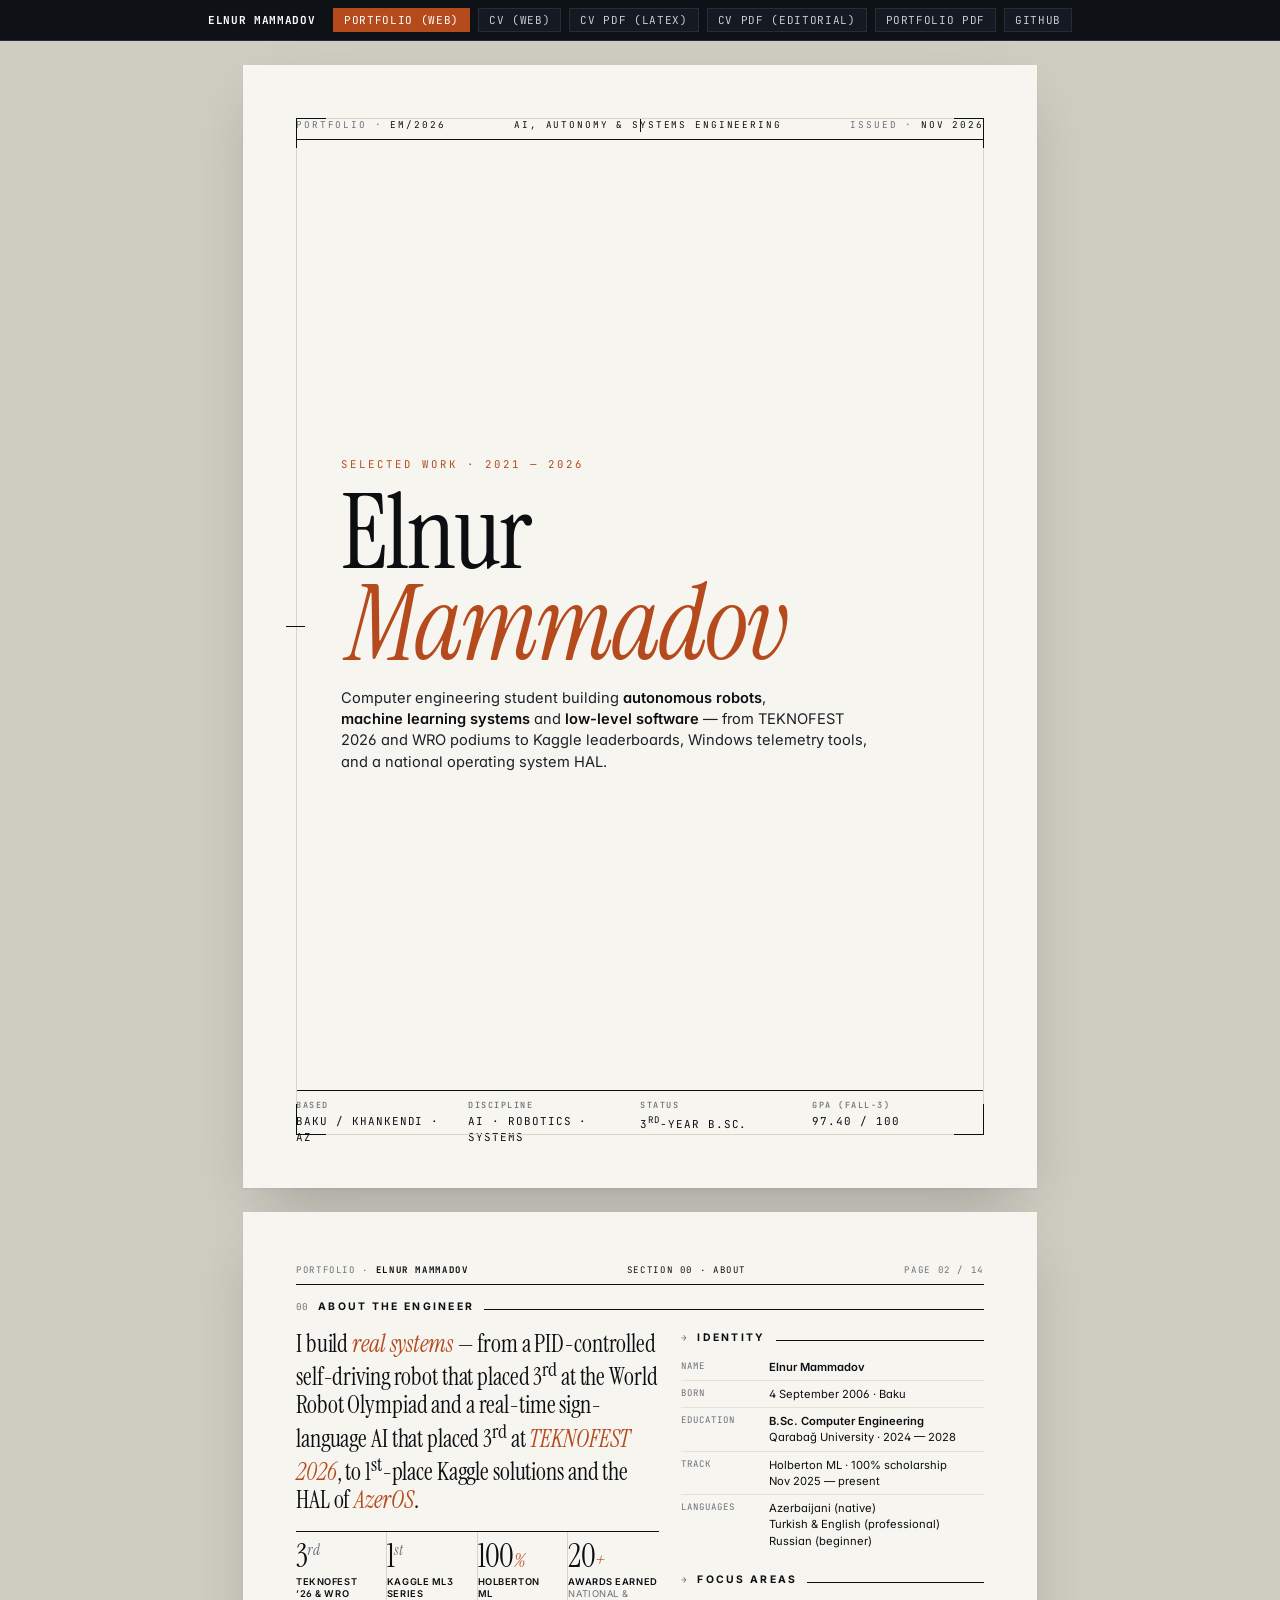
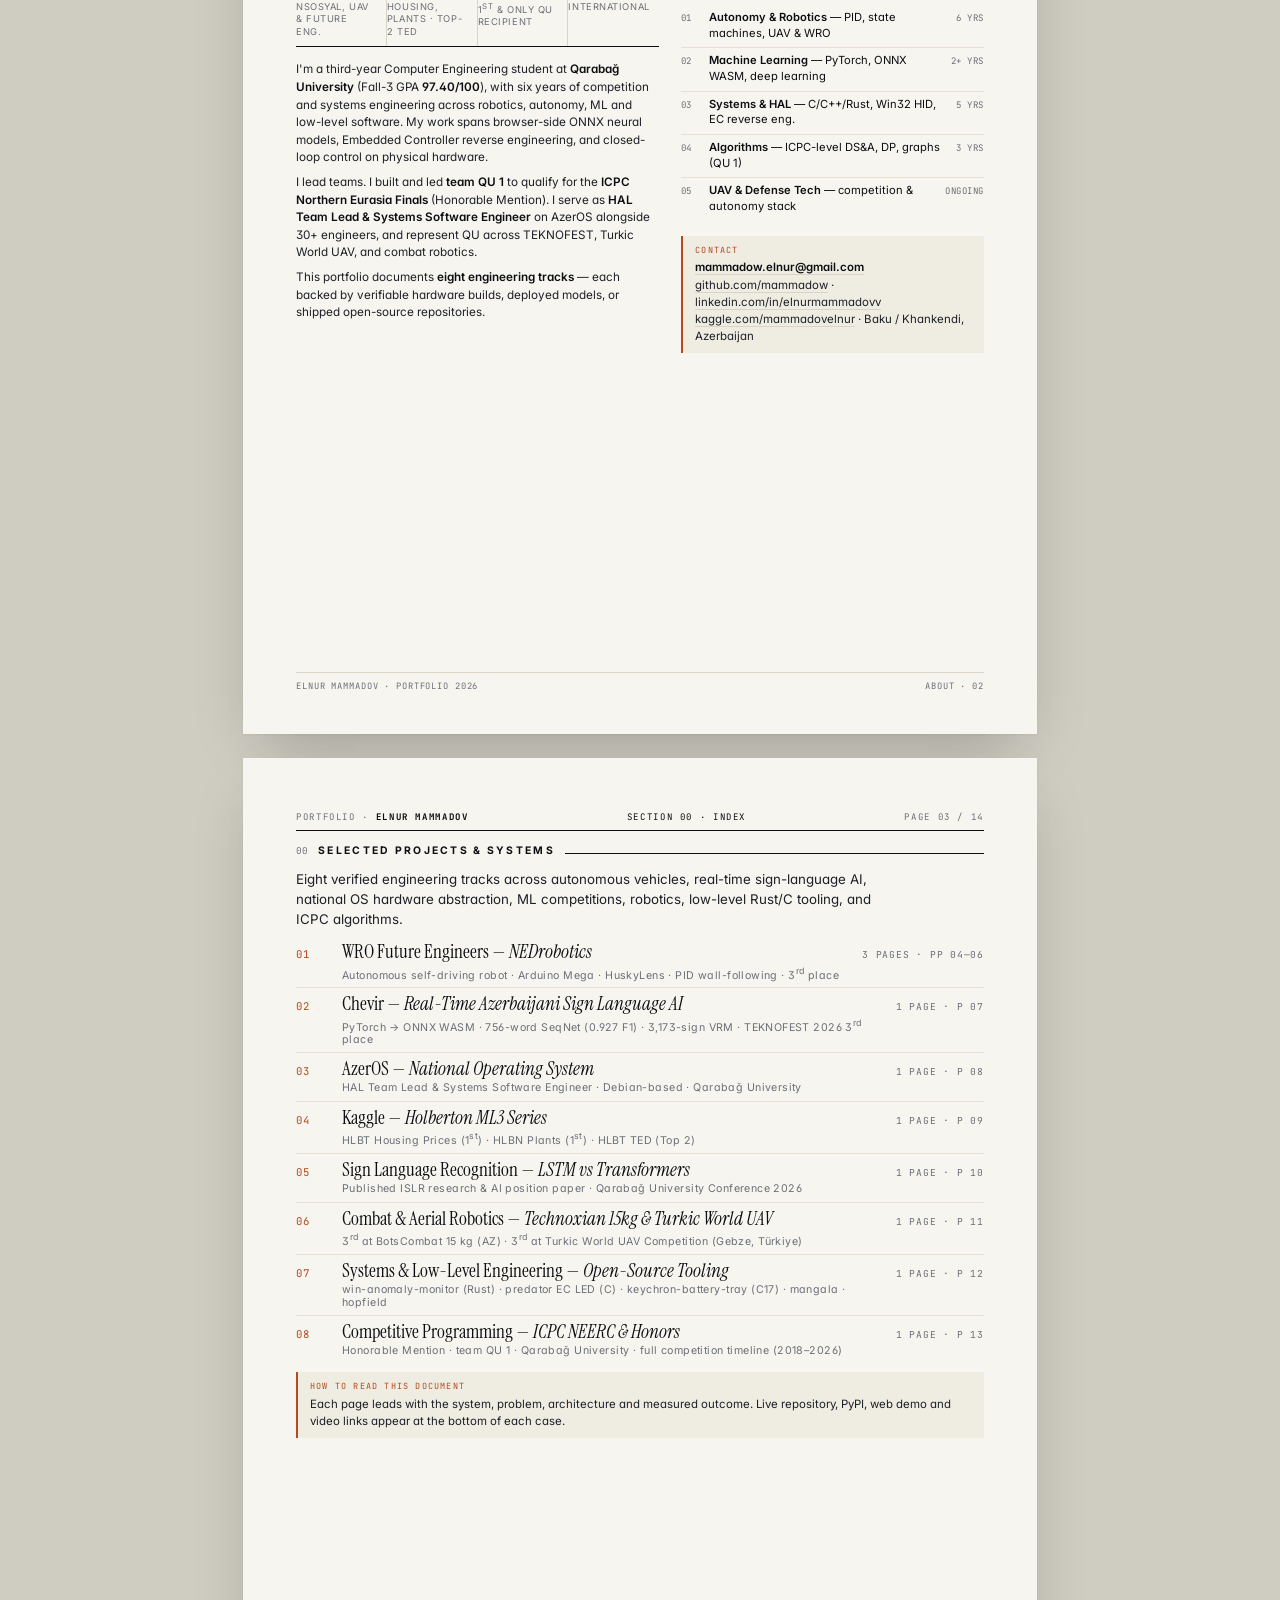
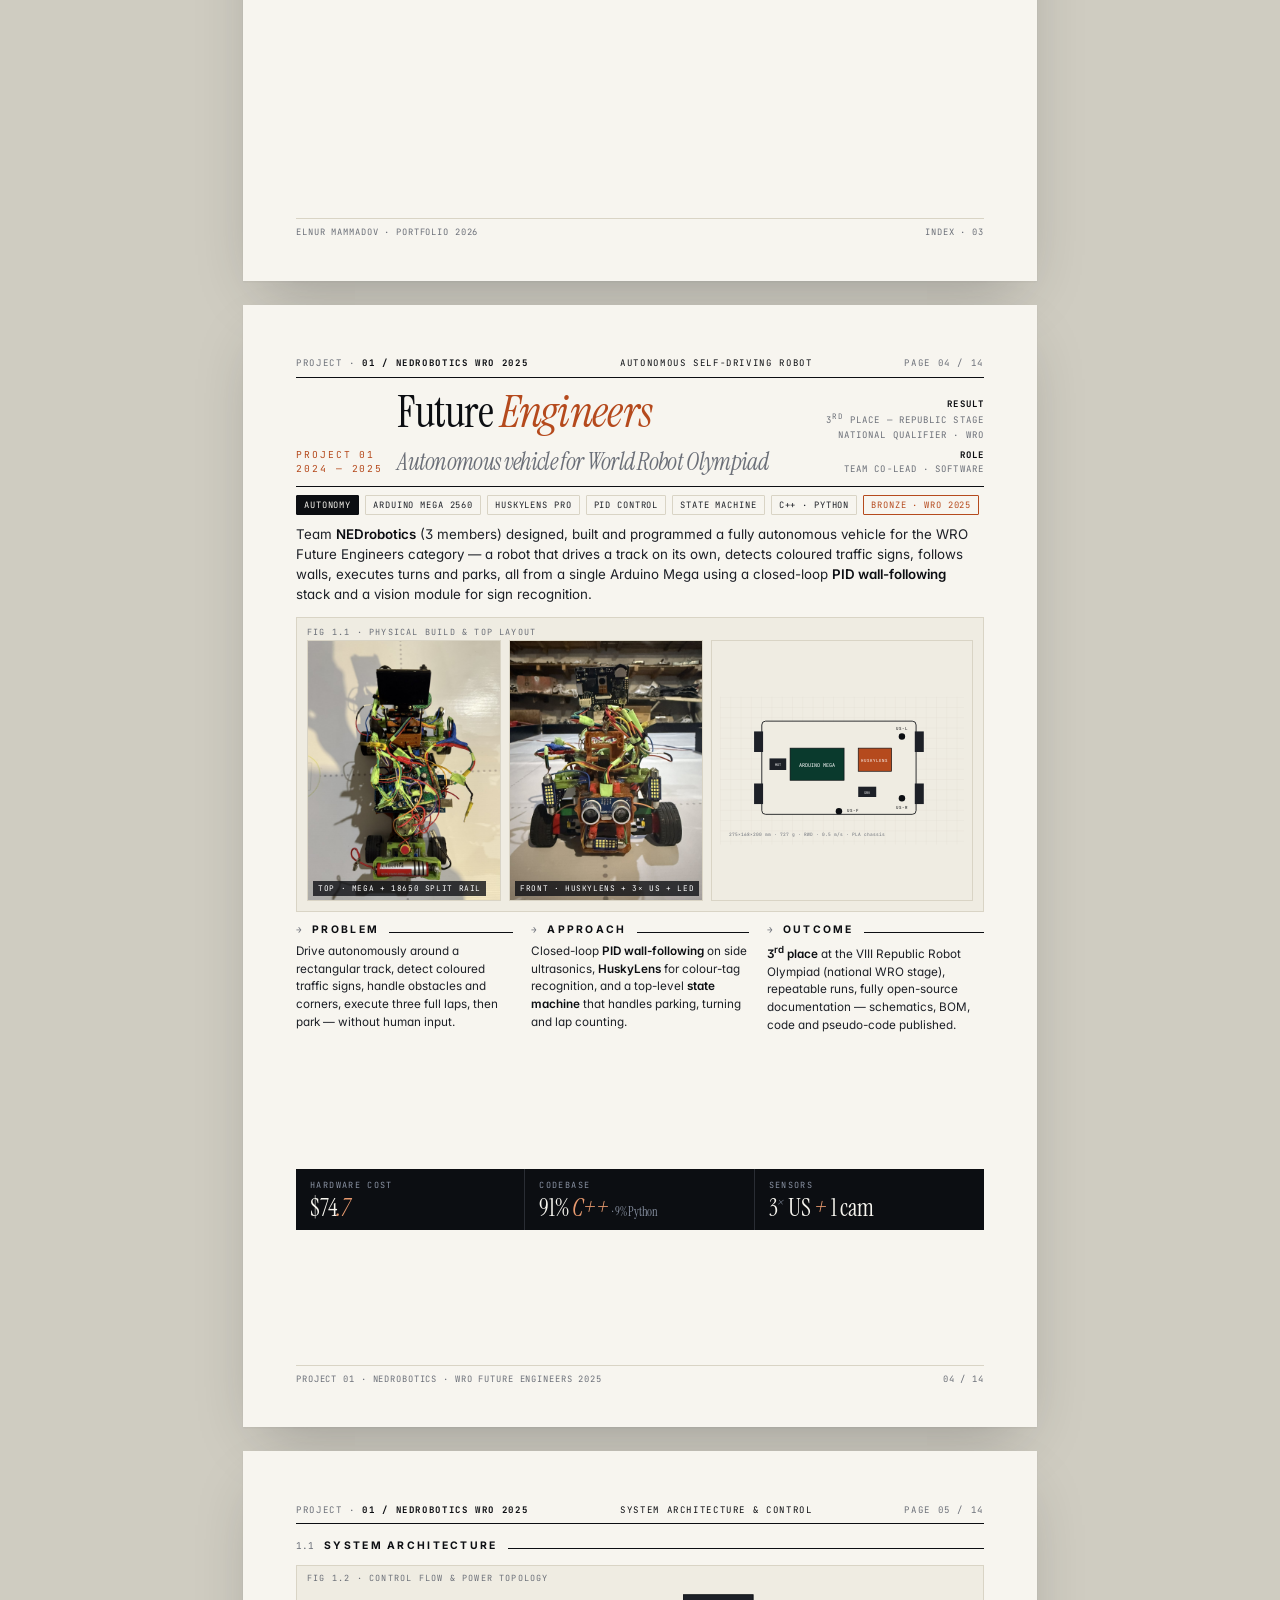
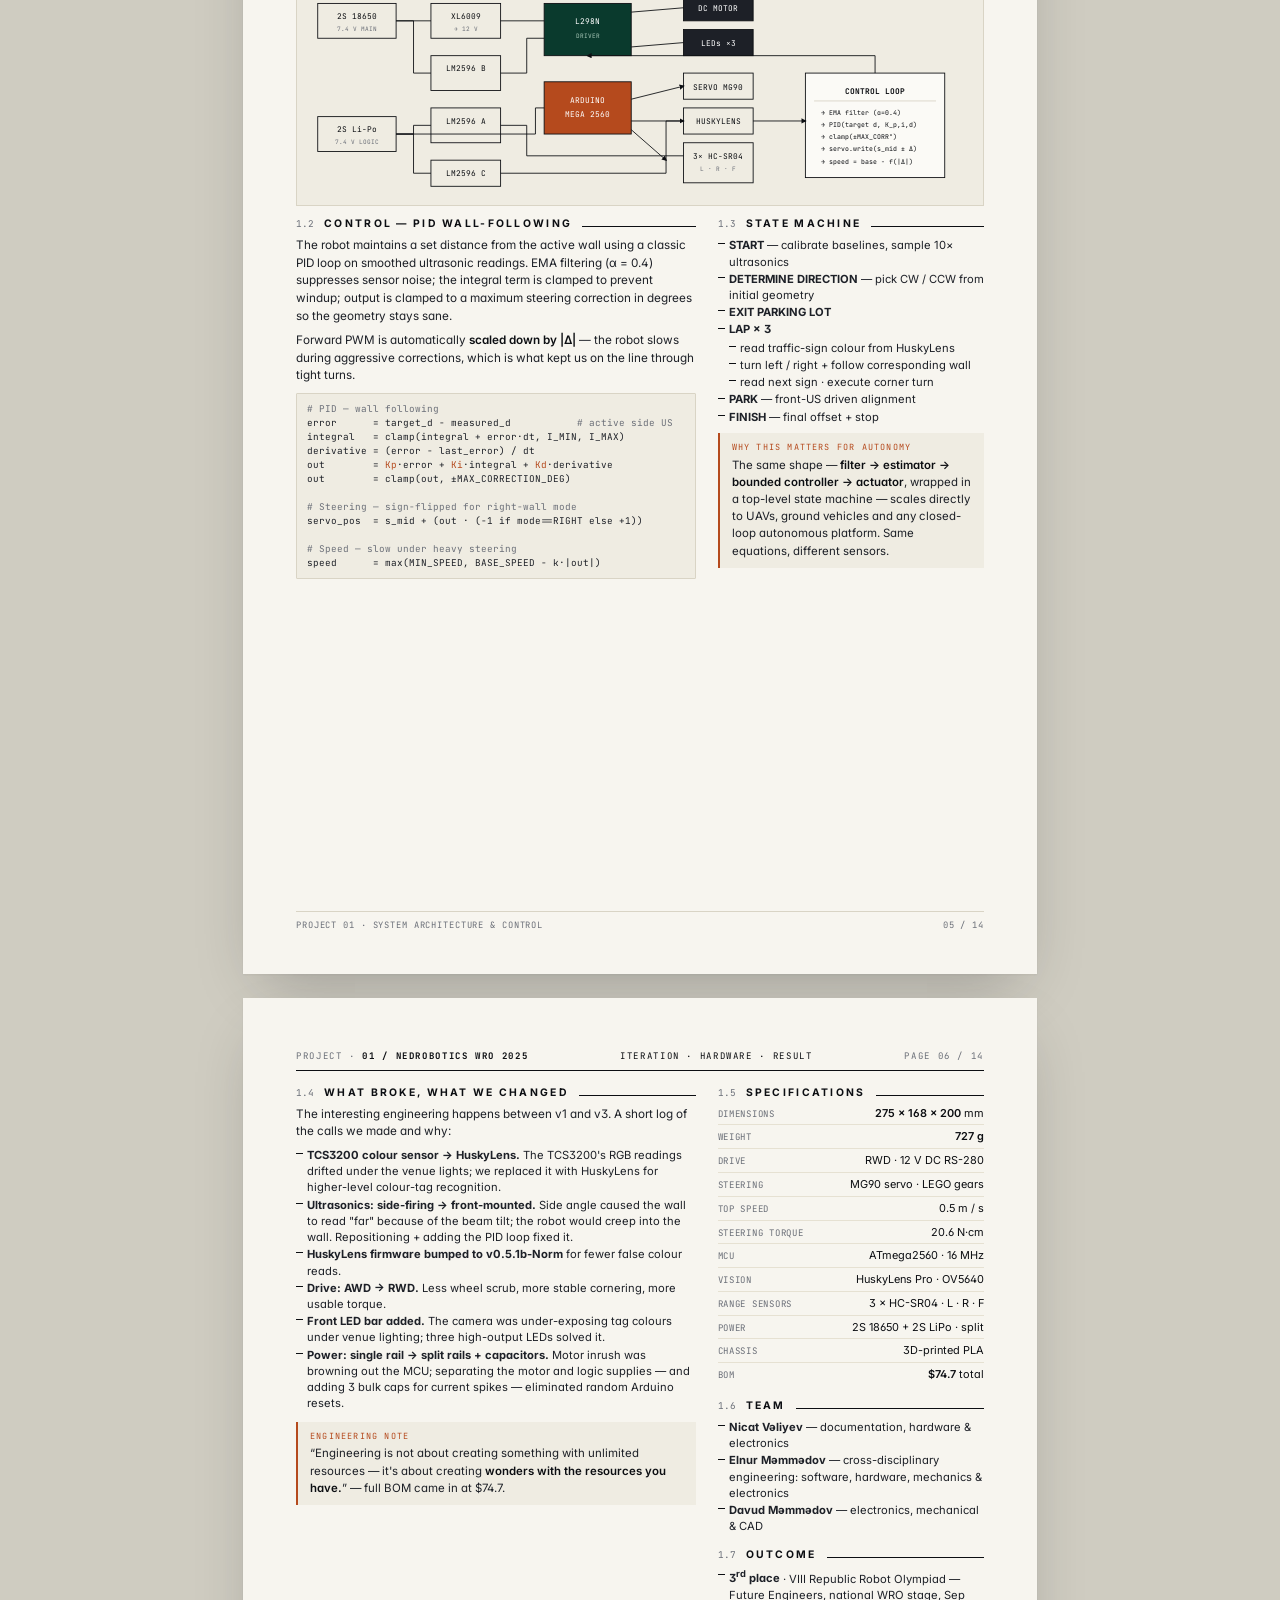
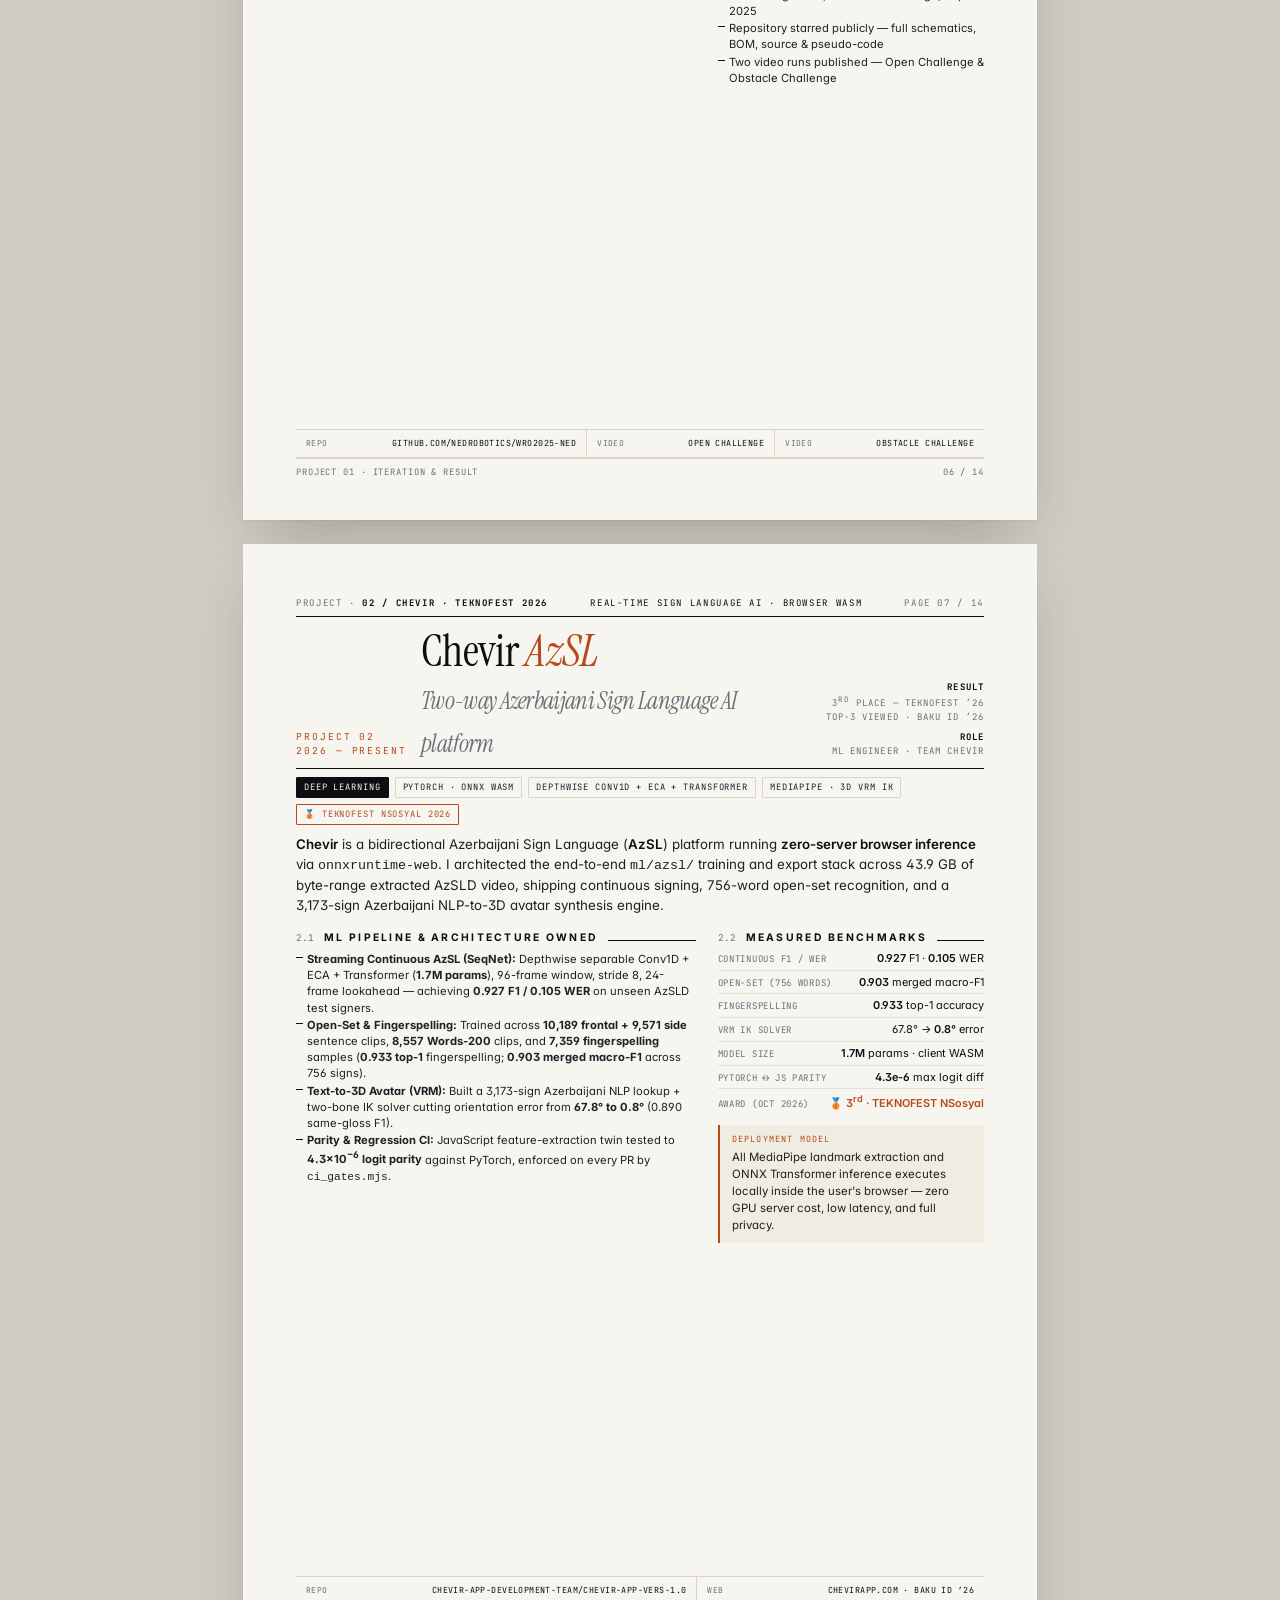
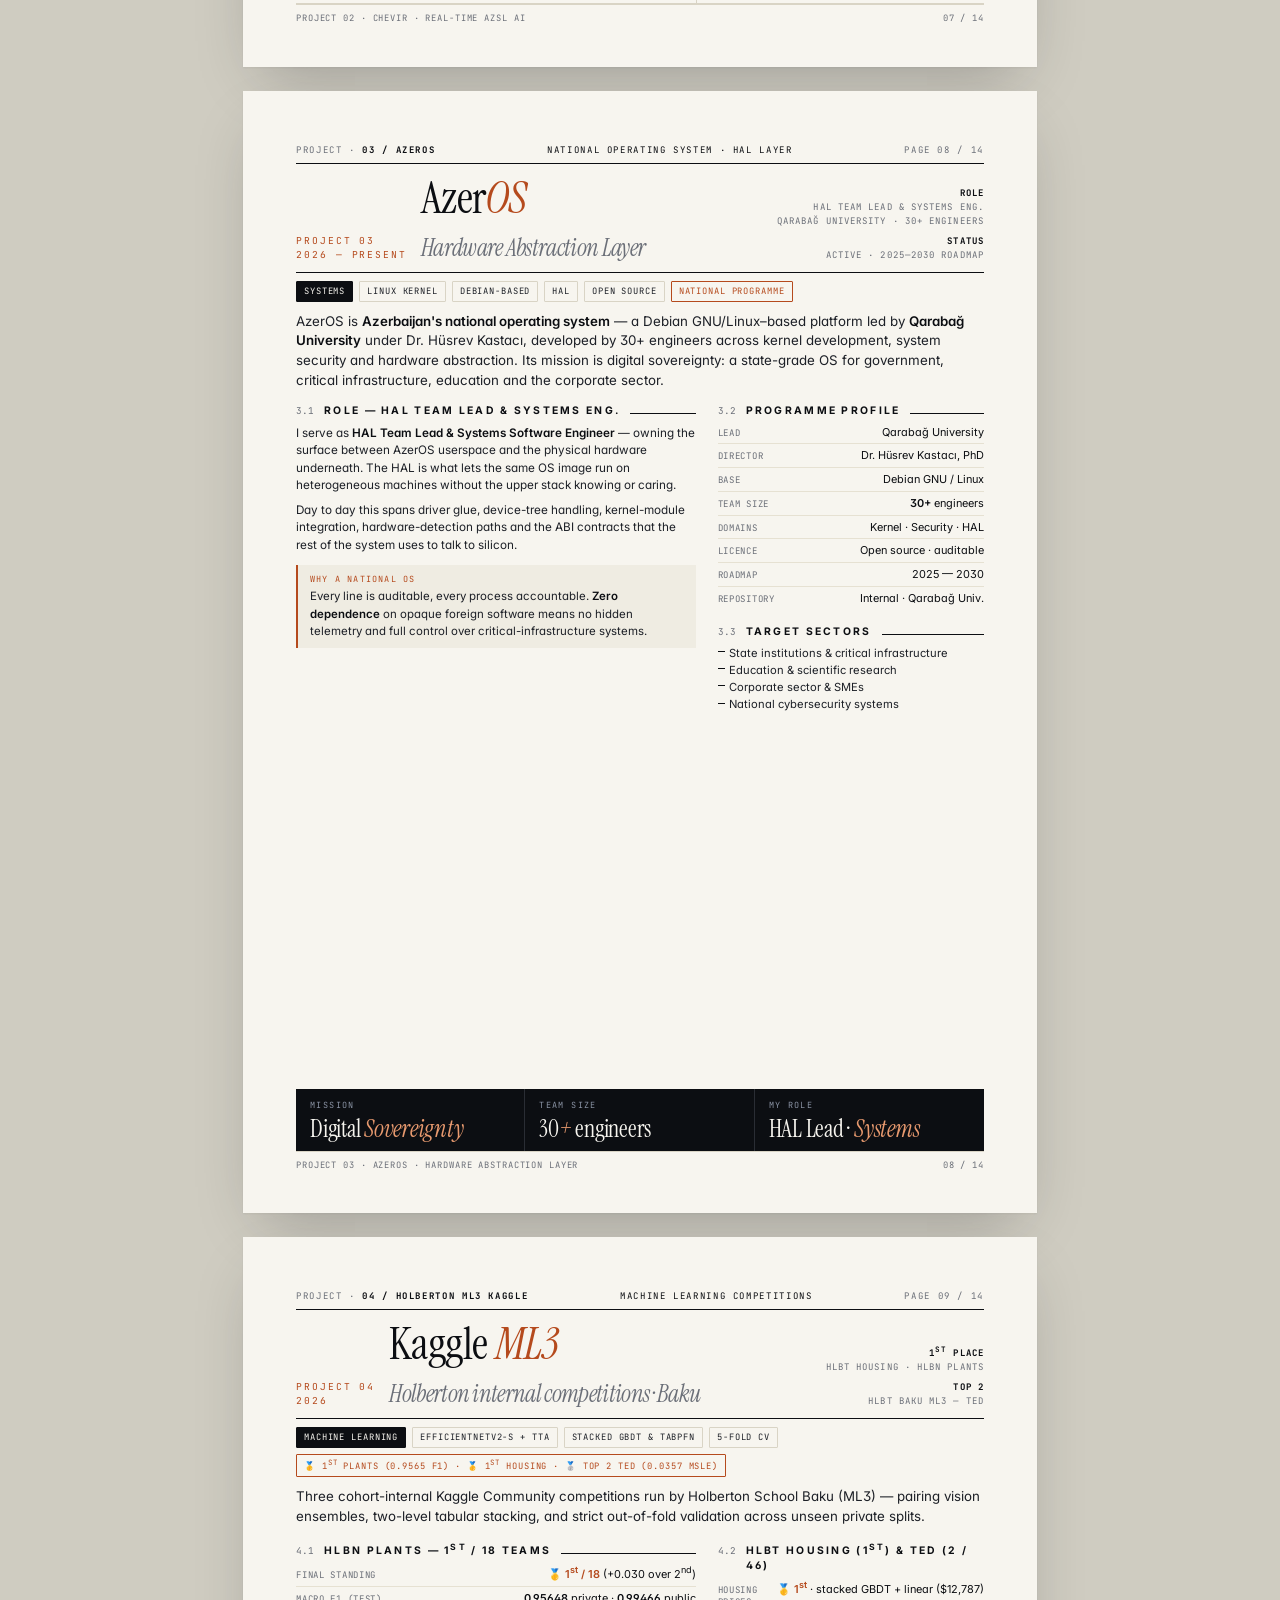
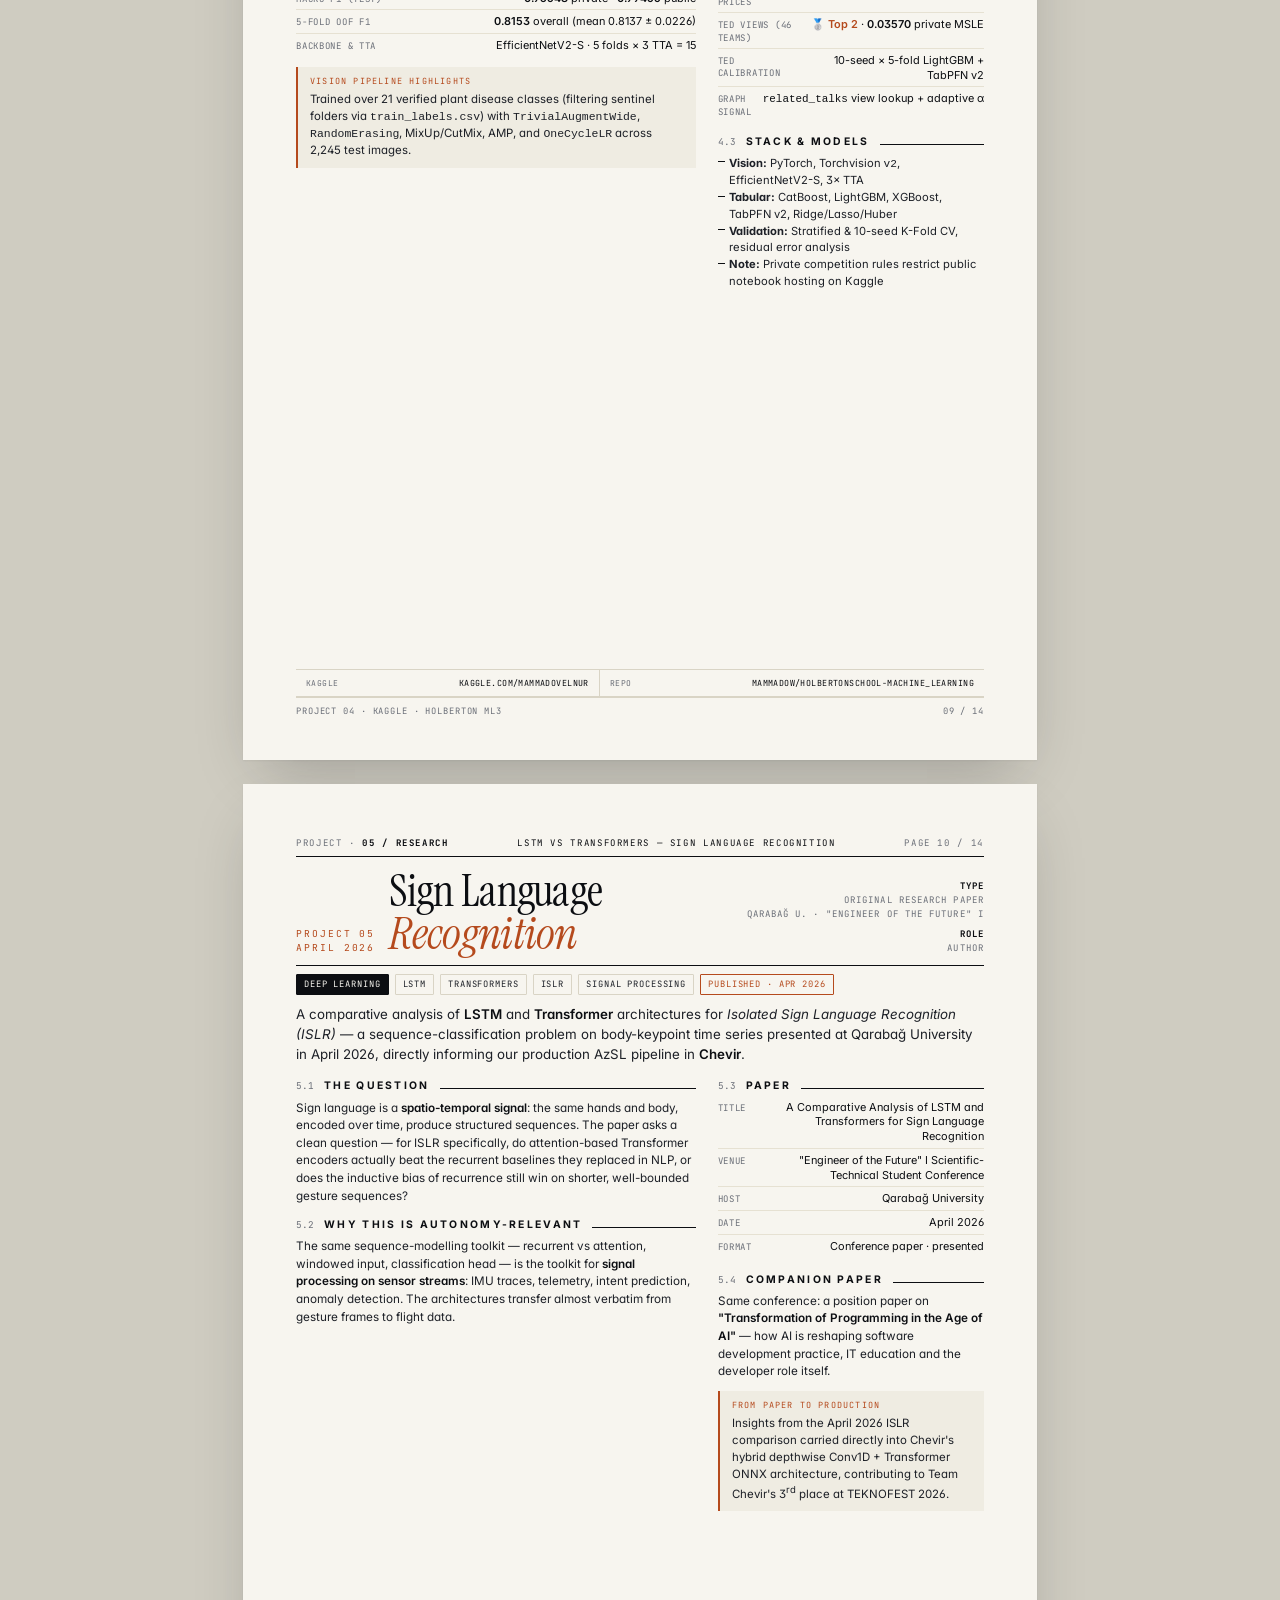
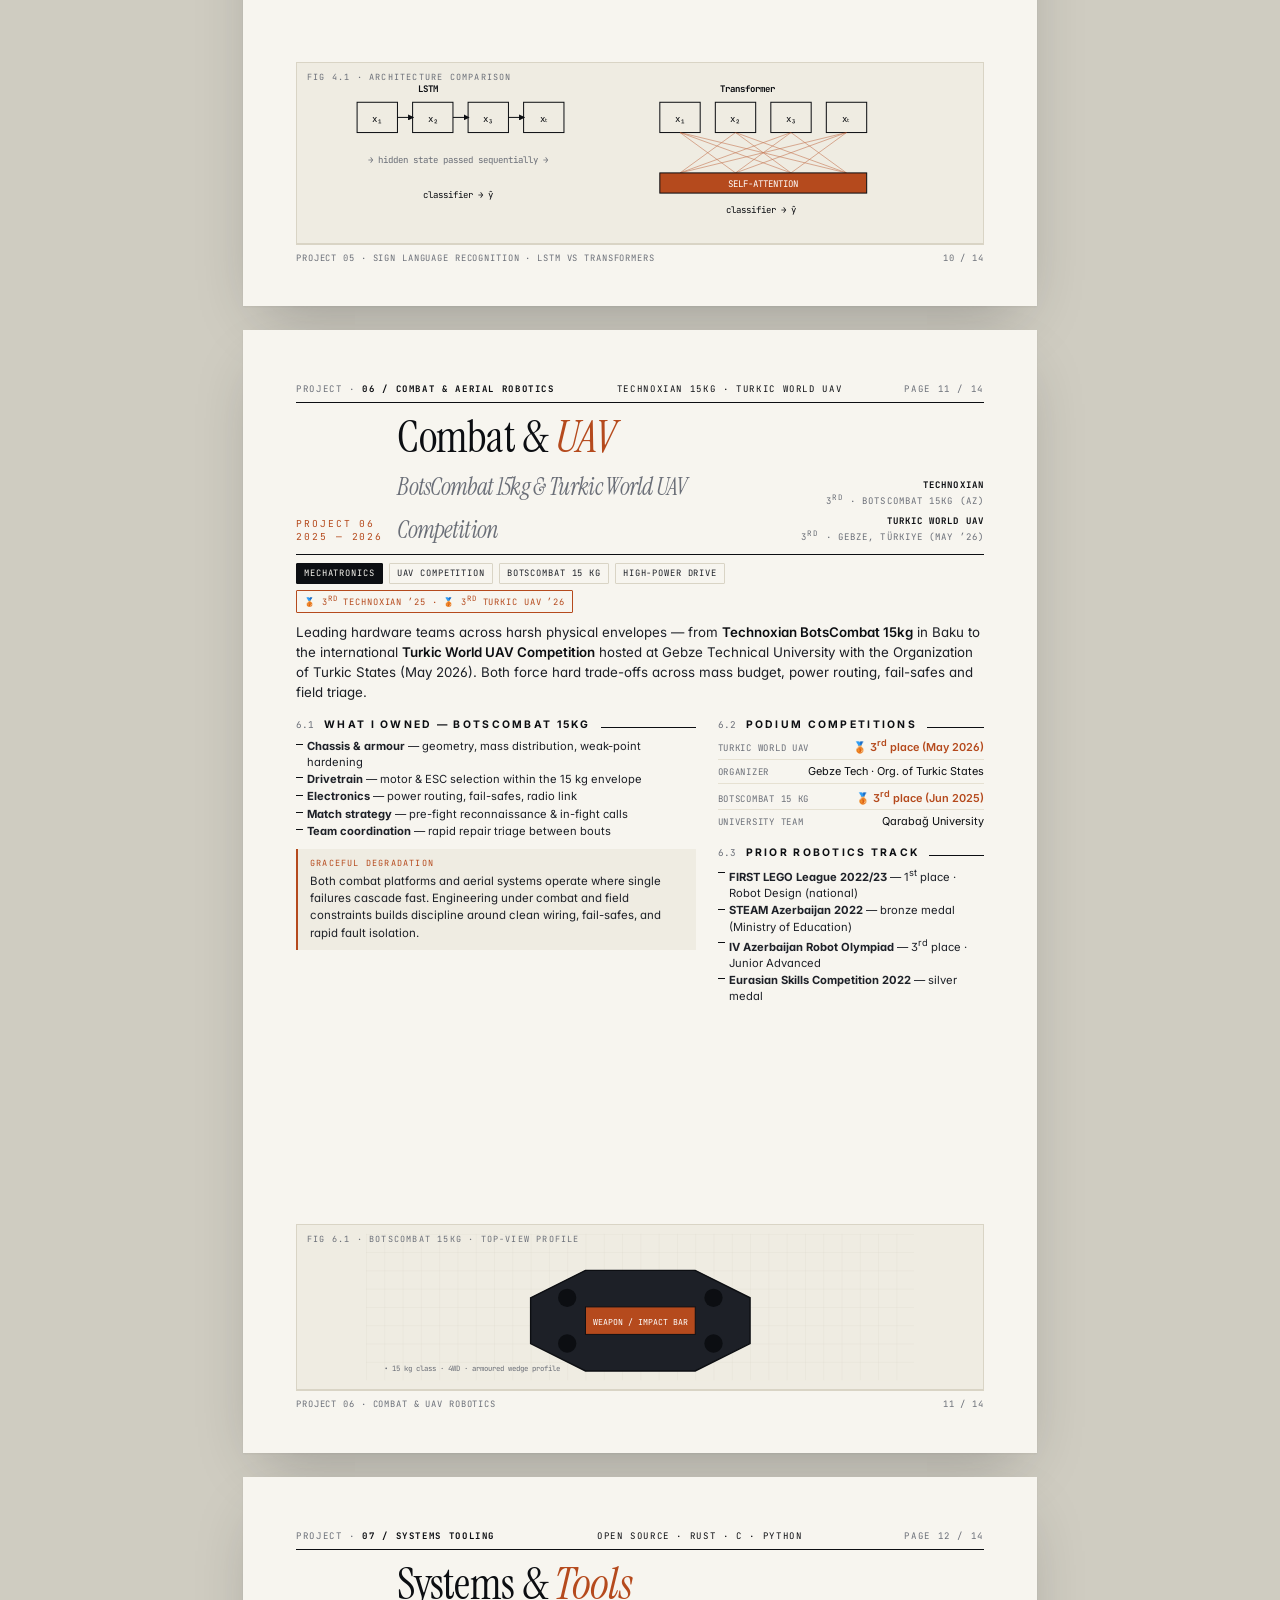
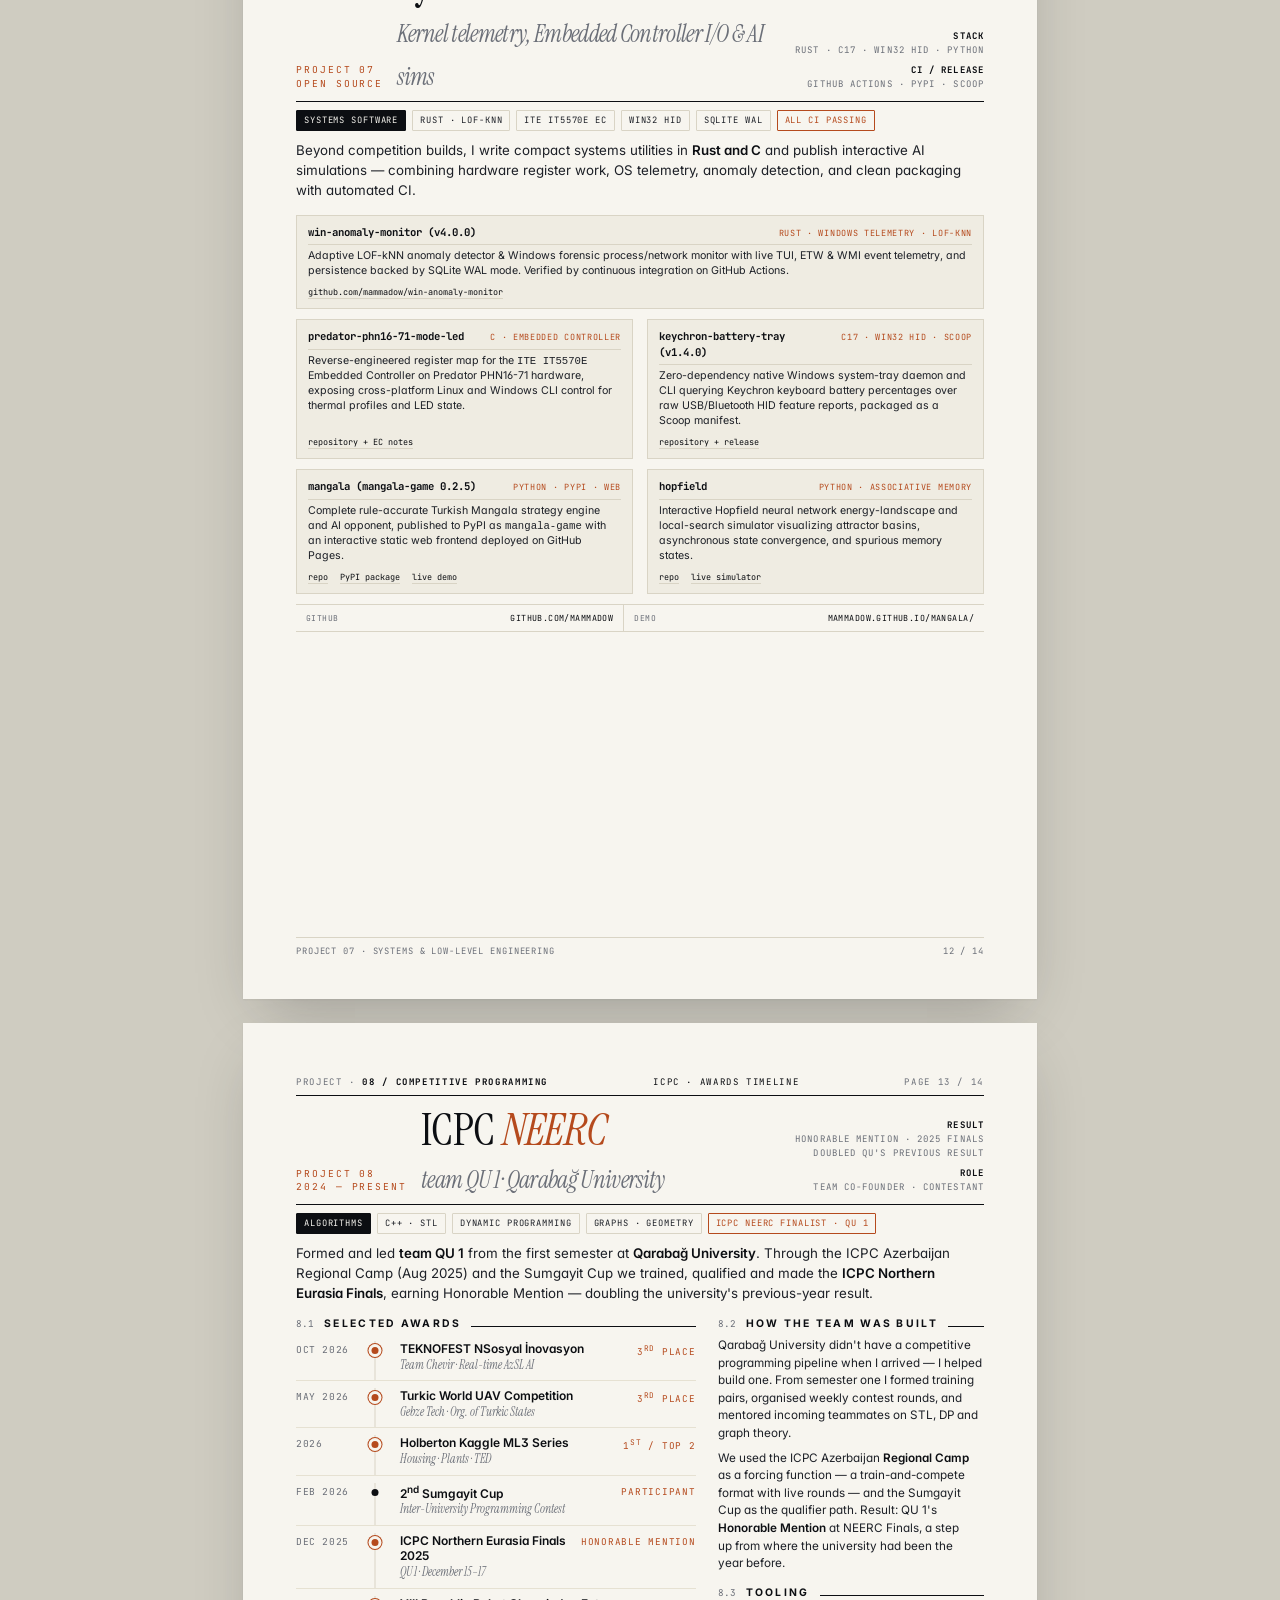
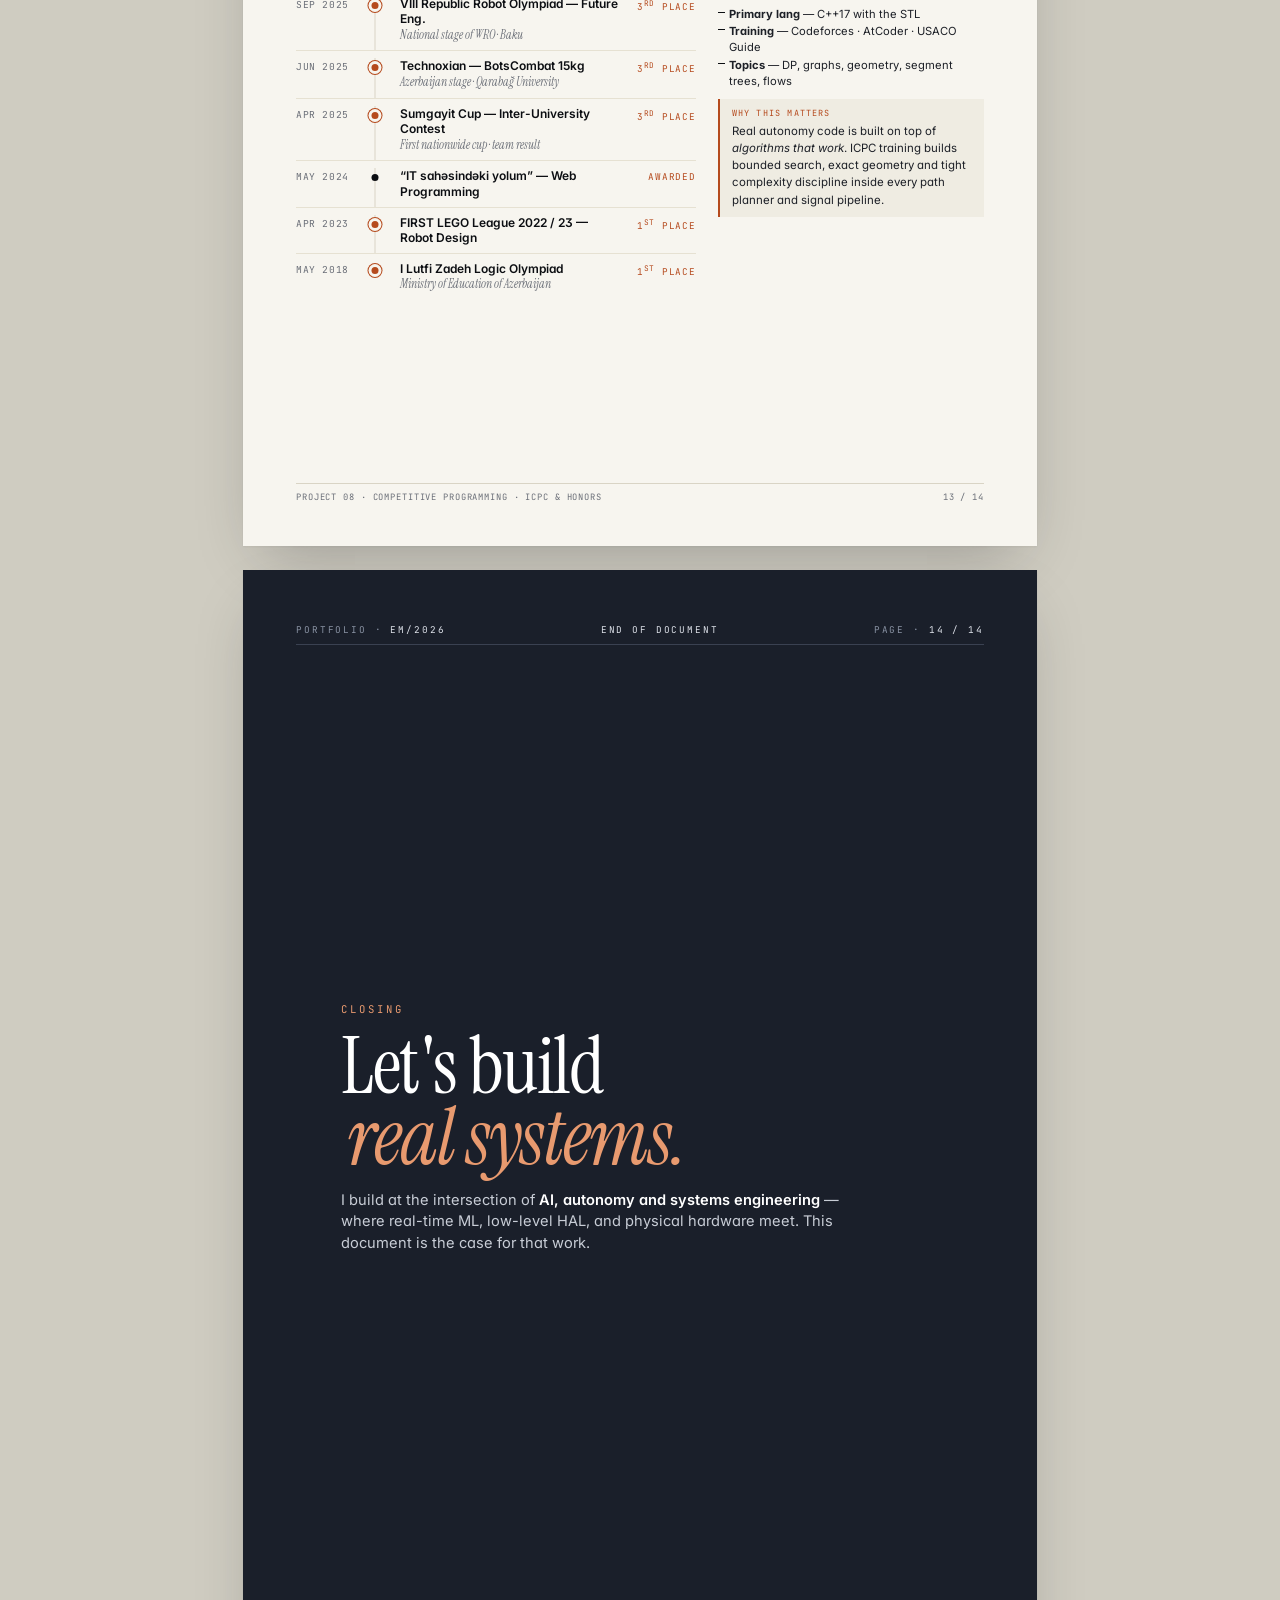
==== commit 0bae939f: "Update Kaggle ML3 metrics and competition architecture details across Portfolio, CV, and PDFs" ====
--- a/index.html
+++ b/index.html
@@ -13,7 +13,7 @@
 <nav class="site-nav" aria-label="Primary navigation">
   <a class="brand" href="./">Elnur Mammadov</a>
   <a class="nav-pill active" href="./">Portfolio (Web)</a>
-  <a class="nav-pill" href="cv.html">CV (Web)</a>
+  <a class="nav-pill " href="cv.html">CV (Web)</a>
   <a class="nav-pill" href="Elnur_Mammadov_CV_TeX.pdf">CV PDF (LaTeX)</a>
   <a class="nav-pill" href="Elnur_Mammadov_CV.pdf">CV PDF (Editorial)</a>
   <a class="nav-pill" href="Elnur_Mammadov_Portfolio_2026.pdf">Portfolio PDF</a>
@@ -862,54 +862,54 @@
 
   <div class="project-tags">
     <span class="tag solid">Machine Learning</span>
-    <span class="tag">Tabular Regression</span>
-    <span class="tag">Plant Classification</span>
-    <span class="tag">Gradient Boosting &amp; CV</span>
-    <span class="tag accent">🥇 1<sup>st</sup> Housing · 🥇 1<sup>st</sup> Plants · 🥈 Top 2 TED</span>
+    <span class="tag">EfficientNetV2-S + TTA</span>
+    <span class="tag">Stacked GBDT &amp; TabPFN</span>
+    <span class="tag">5-Fold CV</span>
+    <span class="tag accent">🥇 1<sup>st</sup> Plants (0.9565 F1) · 🥇 1<sup>st</sup> Housing · 🥈 Top 2 TED (0.0357 MSLE)</span>
   </div>
 
   <p class="lead">
     Three cohort-internal Kaggle Community competitions run by Holberton School
-    Baku as part of the Machine Learning track — testing feature engineering,
-    cross-validation discipline, and generalizing cleanly onto unseen test splits.
+    Baku (ML3) — pairing vision ensembles, two-level tabular stacking, and
+    strict out-of-fold validation across unseen private splits.
   </p>
 
   <div class="two-col" style="margin-top:10px;">
     <div>
-      <div class="section-h"><span class="num">4.1</span><h2>HLBT Housing Prices &amp; HLBN Plants</h2><span class="rule"></span></div>
+      <div class="section-h"><span class="num">4.1</span><h2>HLBN Plants — 1<sup>st</sup> / 18 Teams</h2><span class="rule"></span></div>
       <div style="margin-top:6px;">
-        <div class="spec-row"><span class="k">HLBT Baku ML3 Housing</span><span class="v"><b style="color:var(--accent);">🥇 1<sup>st</sup> place (MAE)</b></span></div>
-        <div class="spec-row"><span class="k">HLBN Plants Competition</span><span class="v"><b style="color:var(--accent);">🥇 1<sup>st</sup> place</b></span></div>
-        <div class="spec-row"><span class="k">Housing Target</span><span class="v"><code>SalePrice</code> regression (Feb—Mar ’26)</span></div>
-        <div class="spec-row"><span class="k">Validation</span><span class="v">Stratified / K-Fold CV</span></div>
+        <div class="spec-row"><span class="k">Final Standing</span><span class="v"><b style="color:var(--accent);">🥇 1<sup>st</sup> / 18</b> (+0.030 over 2<sup>nd</sup>)</span></div>
+        <div class="spec-row"><span class="k">Macro F1 (Test)</span><span class="v"><b>0.95648</b> private · <b>0.99466</b> public</span></div>
+        <div class="spec-row"><span class="k">5-Fold OOF F1</span><span class="v"><b>0.8153</b> overall (mean 0.8137 ± 0.0226)</span></div>
+        <div class="spec-row"><span class="k">Backbone &amp; TTA</span><span class="v">EfficientNetV2-S · 5 folds × 3 TTA = 15</span></div>
       </div>
 
       <div class="callout" style="margin-top:10px;">
-        <div class="lbl">Approach</div>
-        <p>
-          Domain interaction features, target-aware encodings, log-transformed
-          targets for skew stabilization, gradient-boosted ensembles (XGBoost /
-          LightGBM) validated under strict out-of-fold CV, plus tail residual
-          error analysis to protect MAE.
-        </p>
-      </div>
-    </div>
-
-    <div>
-      <div class="section-h"><span class="num">4.2</span><h2>HLBT Baku ML3 — TED</h2><span class="rule"></span></div>
+        <div class="lbl">Vision Pipeline Highlights</div>
+        <p>
+          Trained over 21 verified plant disease classes (filtering sentinel folders
+          via <code>train_labels.csv</code>) with <code>TrivialAugmentWide</code>,
+          <code>RandomErasing</code>, MixUp/CutMix, AMP, and <code>OneCycleLR</code>
+          across 2,245 test images.
+        </p>
+      </div>
+    </div>
+
+    <div>
+      <div class="section-h"><span class="num">4.2</span><h2>HLBT Housing (1<sup>st</sup>) &amp; TED (2 / 46)</h2><span class="rule"></span></div>
       <div style="margin-top:6px;">
-        <div class="spec-row"><span class="k">Task</span><span class="v">Probabilistic / views forecasting</span></div>
-        <div class="spec-row"><span class="k">Metric</span><span class="v">Mean Squared Log Error (MSLE)</span></div>
-        <div class="spec-row"><span class="k">Output</span><span class="v"><code>id, views</code> submission</span></div>
-        <div class="spec-row"><span class="k">Final Standing</span><span class="v"><b style="color:var(--accent);">🥈 Top 2</b></span></div>
-      </div>
-
-      <div class="section-h" style="margin-top:14px;"><span class="num">4.3</span><h2>Stack</h2><span class="rule"></span></div>
+        <div class="spec-row"><span class="k">Housing Prices</span><span class="v"><b style="color:var(--accent);">🥇 1<sup>st</sup></b> · stacked GBDT + linear ($12,787)</span></div>
+        <div class="spec-row"><span class="k">TED Views (46 teams)</span><span class="v"><b style="color:var(--accent);">🥈 Top 2</b> · <b>0.03570</b> private MSLE</span></div>
+        <div class="spec-row"><span class="k">TED Calibration</span><span class="v">10-seed × 5-fold LightGBM + TabPFN v2</span></div>
+        <div class="spec-row"><span class="k">Graph Signal</span><span class="v"><code>related_talks</code> view lookup + adaptive α</span></div>
+      </div>
+
+      <div class="section-h" style="margin-top:12px;"><span class="num">4.3</span><h2>Stack &amp; Models</h2><span class="rule"></span></div>
       <ul class="bul">
-        <li>Python · pandas · NumPy · SciPy</li>
-        <li>PyTorch · TensorFlow/Keras · scikit-learn</li>
-        <li>XGBoost · LightGBM · Optuna HP tuning</li>
-        <li>Matplotlib / residual diagnostics &amp; K-Fold CV</li>
+        <li><b>Vision:</b> PyTorch, Torchvision <code>v2</code>, EfficientNetV2-S, 3× TTA</li>
+        <li><b>Tabular:</b> CatBoost, LightGBM, XGBoost, TabPFN v2, Ridge/Lasso/Huber</li>
+        <li><b>Validation:</b> Stratified &amp; 10-seed K-Fold CV, residual error analysis</li>
+        <li><b>Note:</b> Private competition rules restrict public notebook hosting on Kaggle</li>
       </ul>
     </div>
   </div>
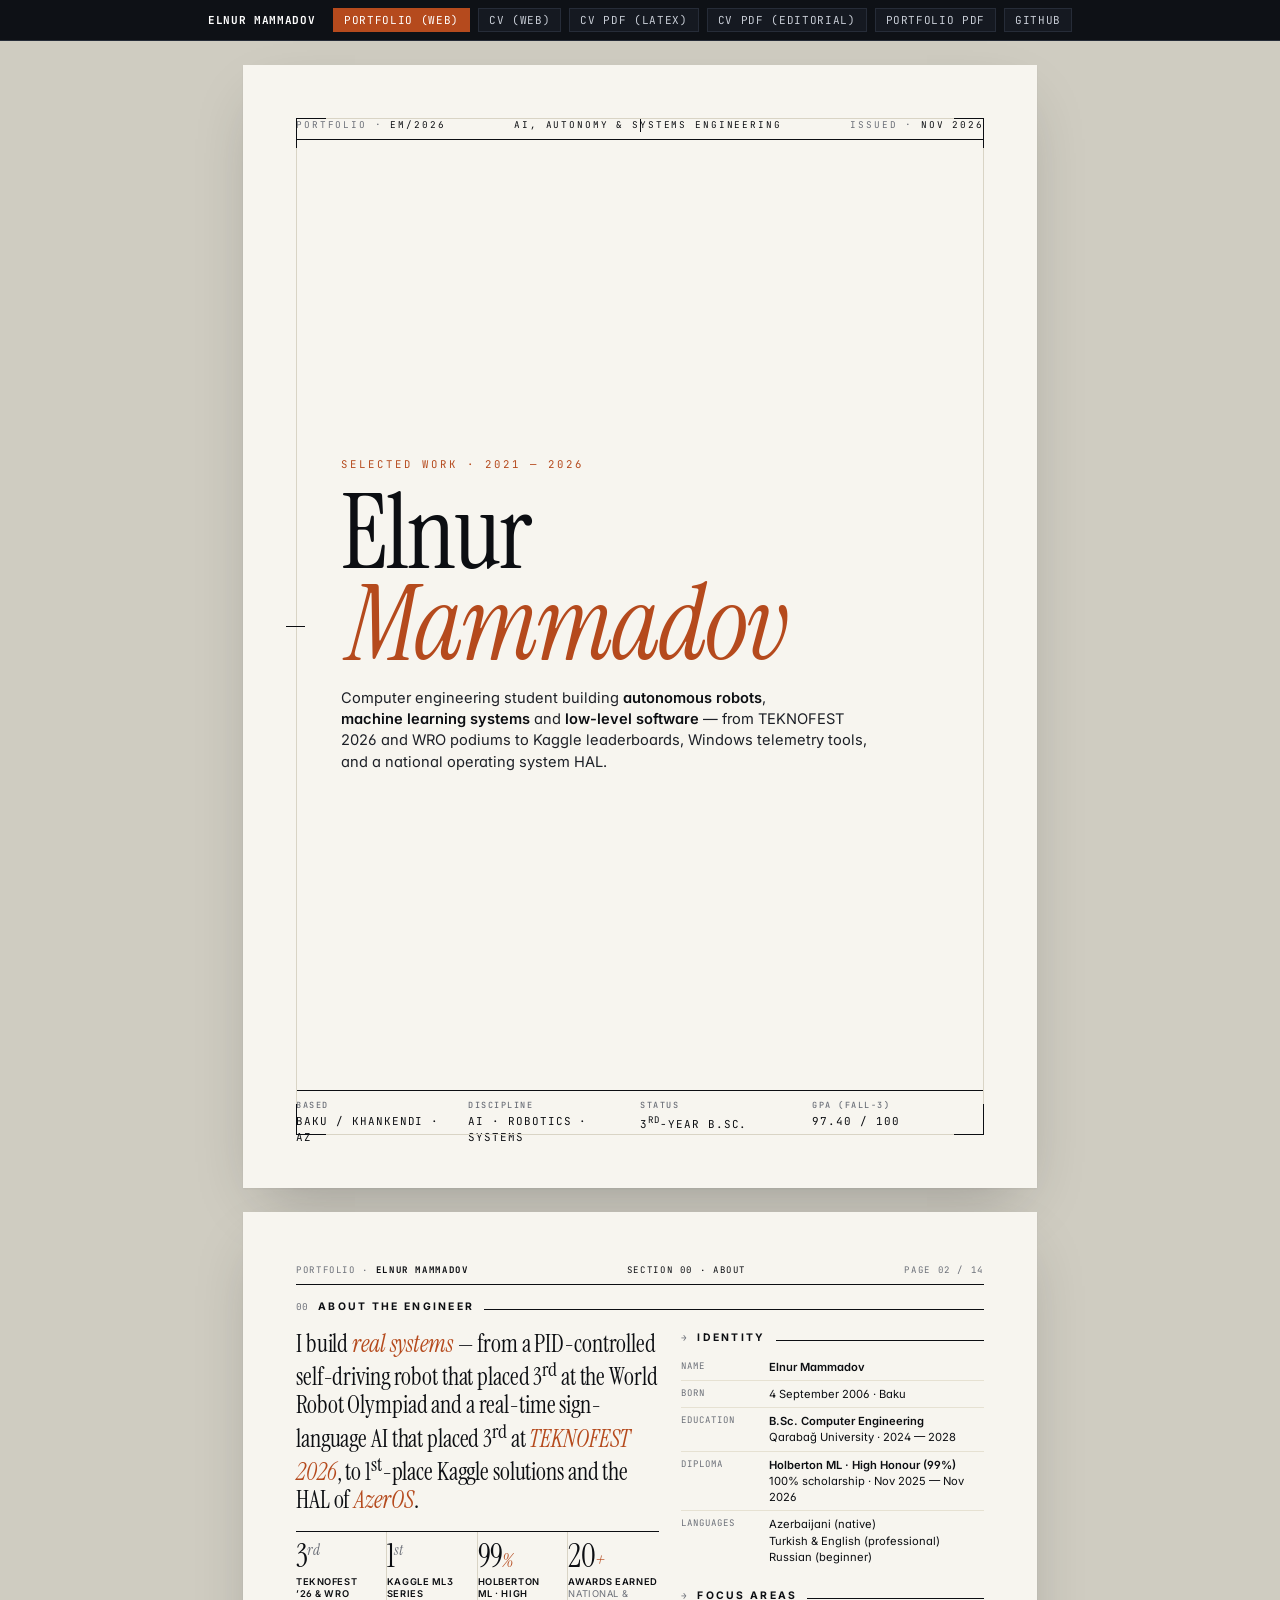
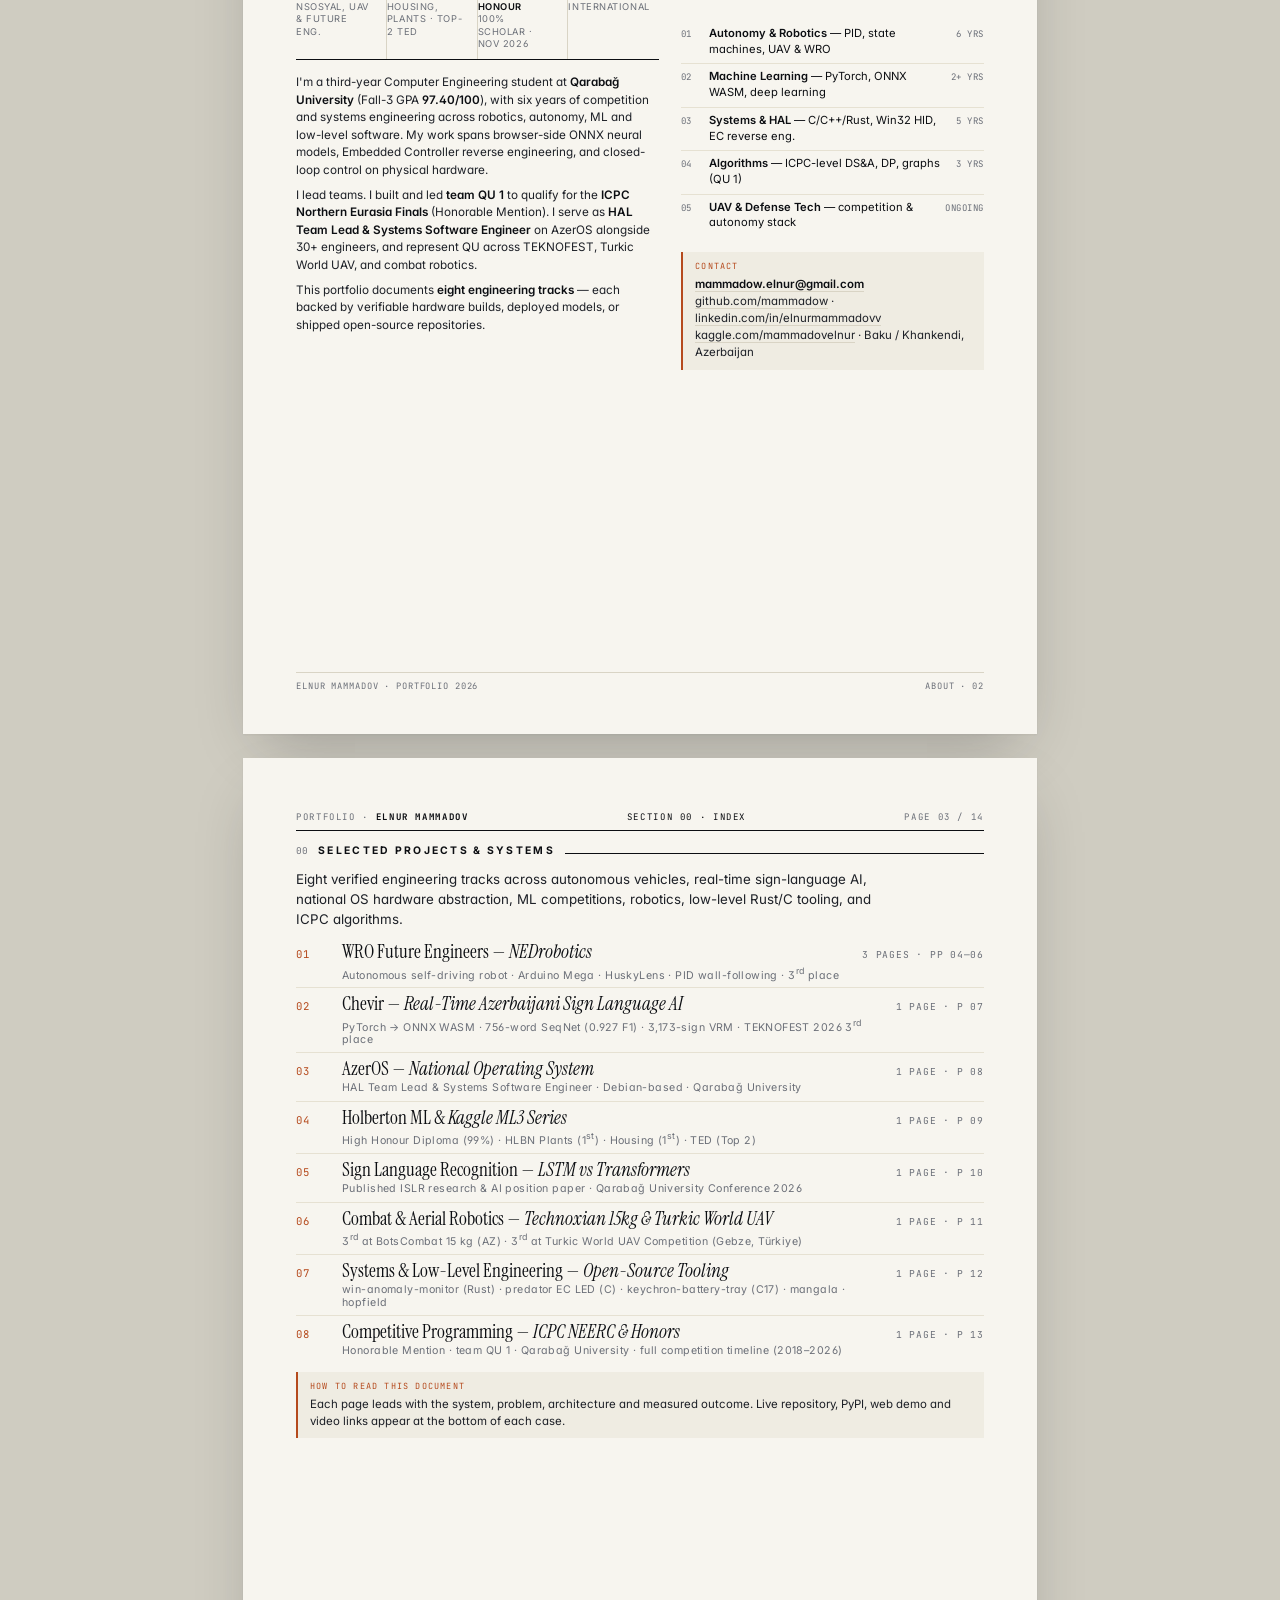
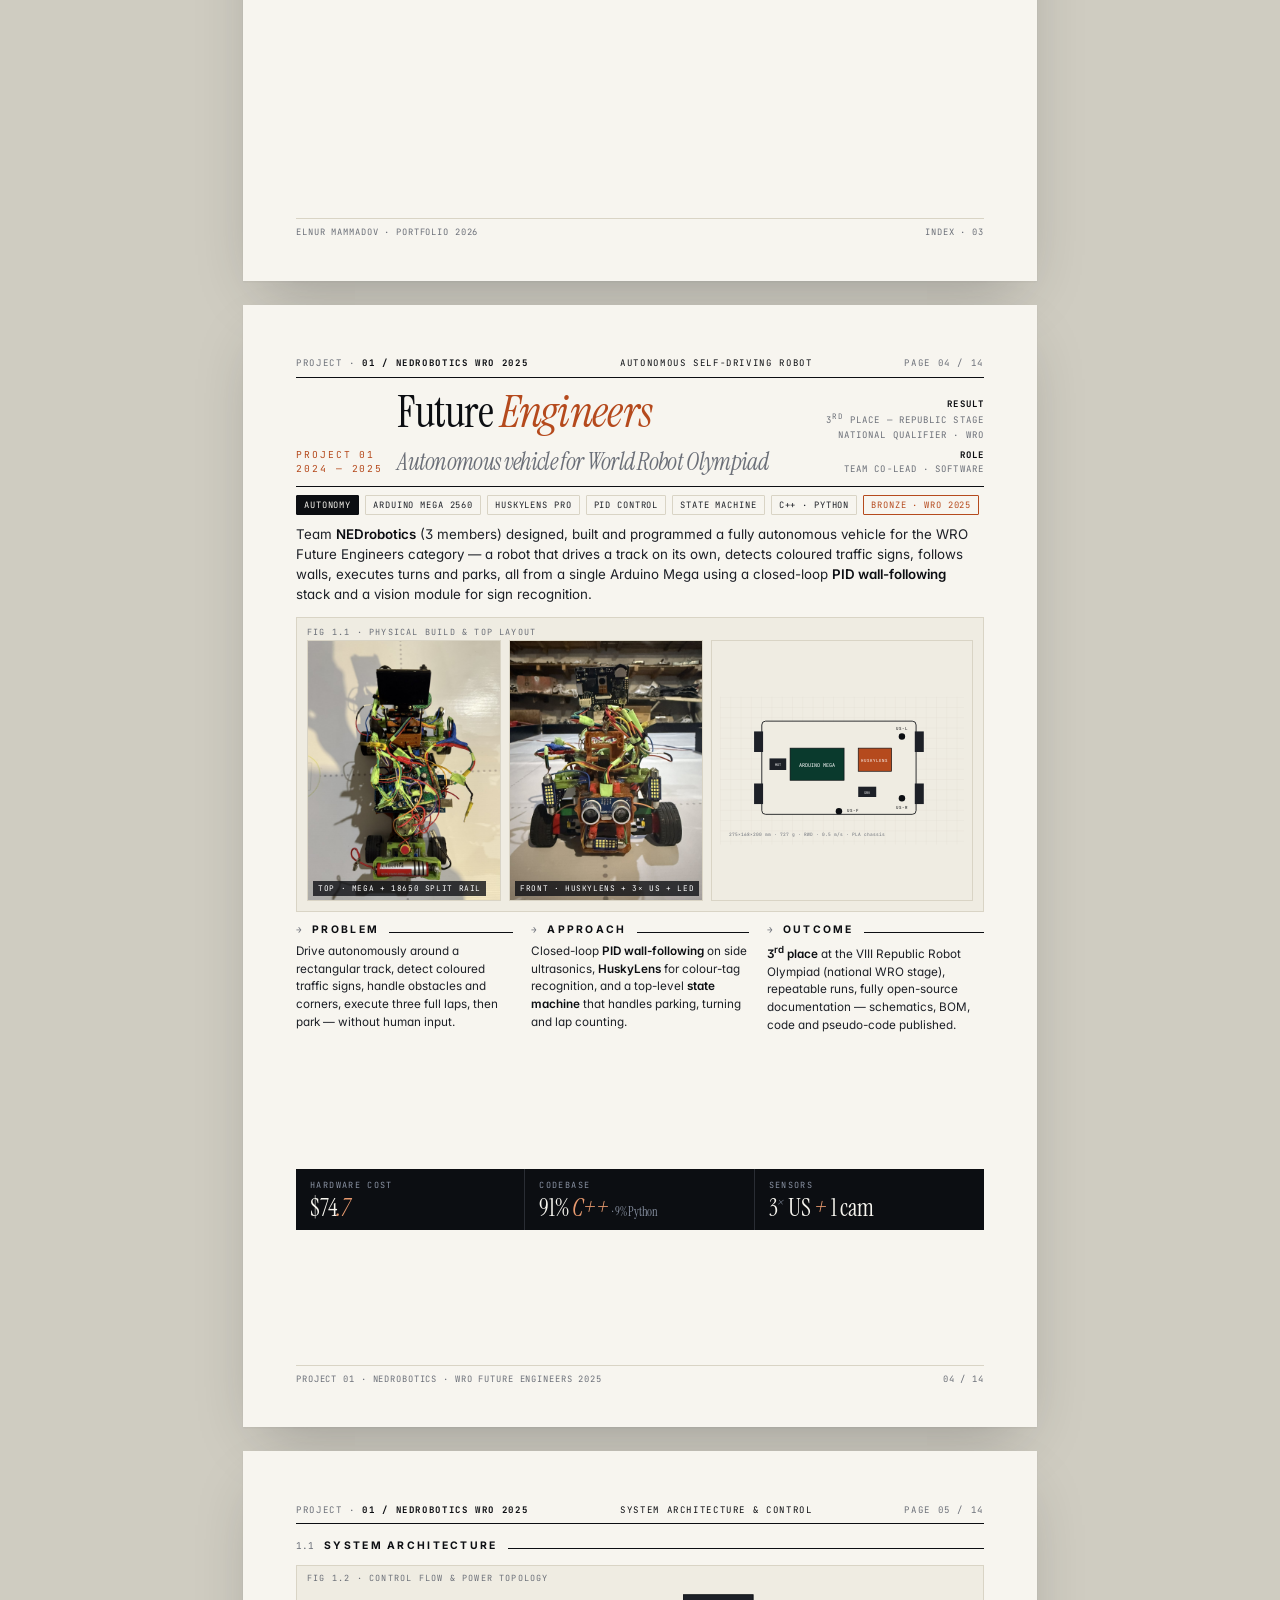
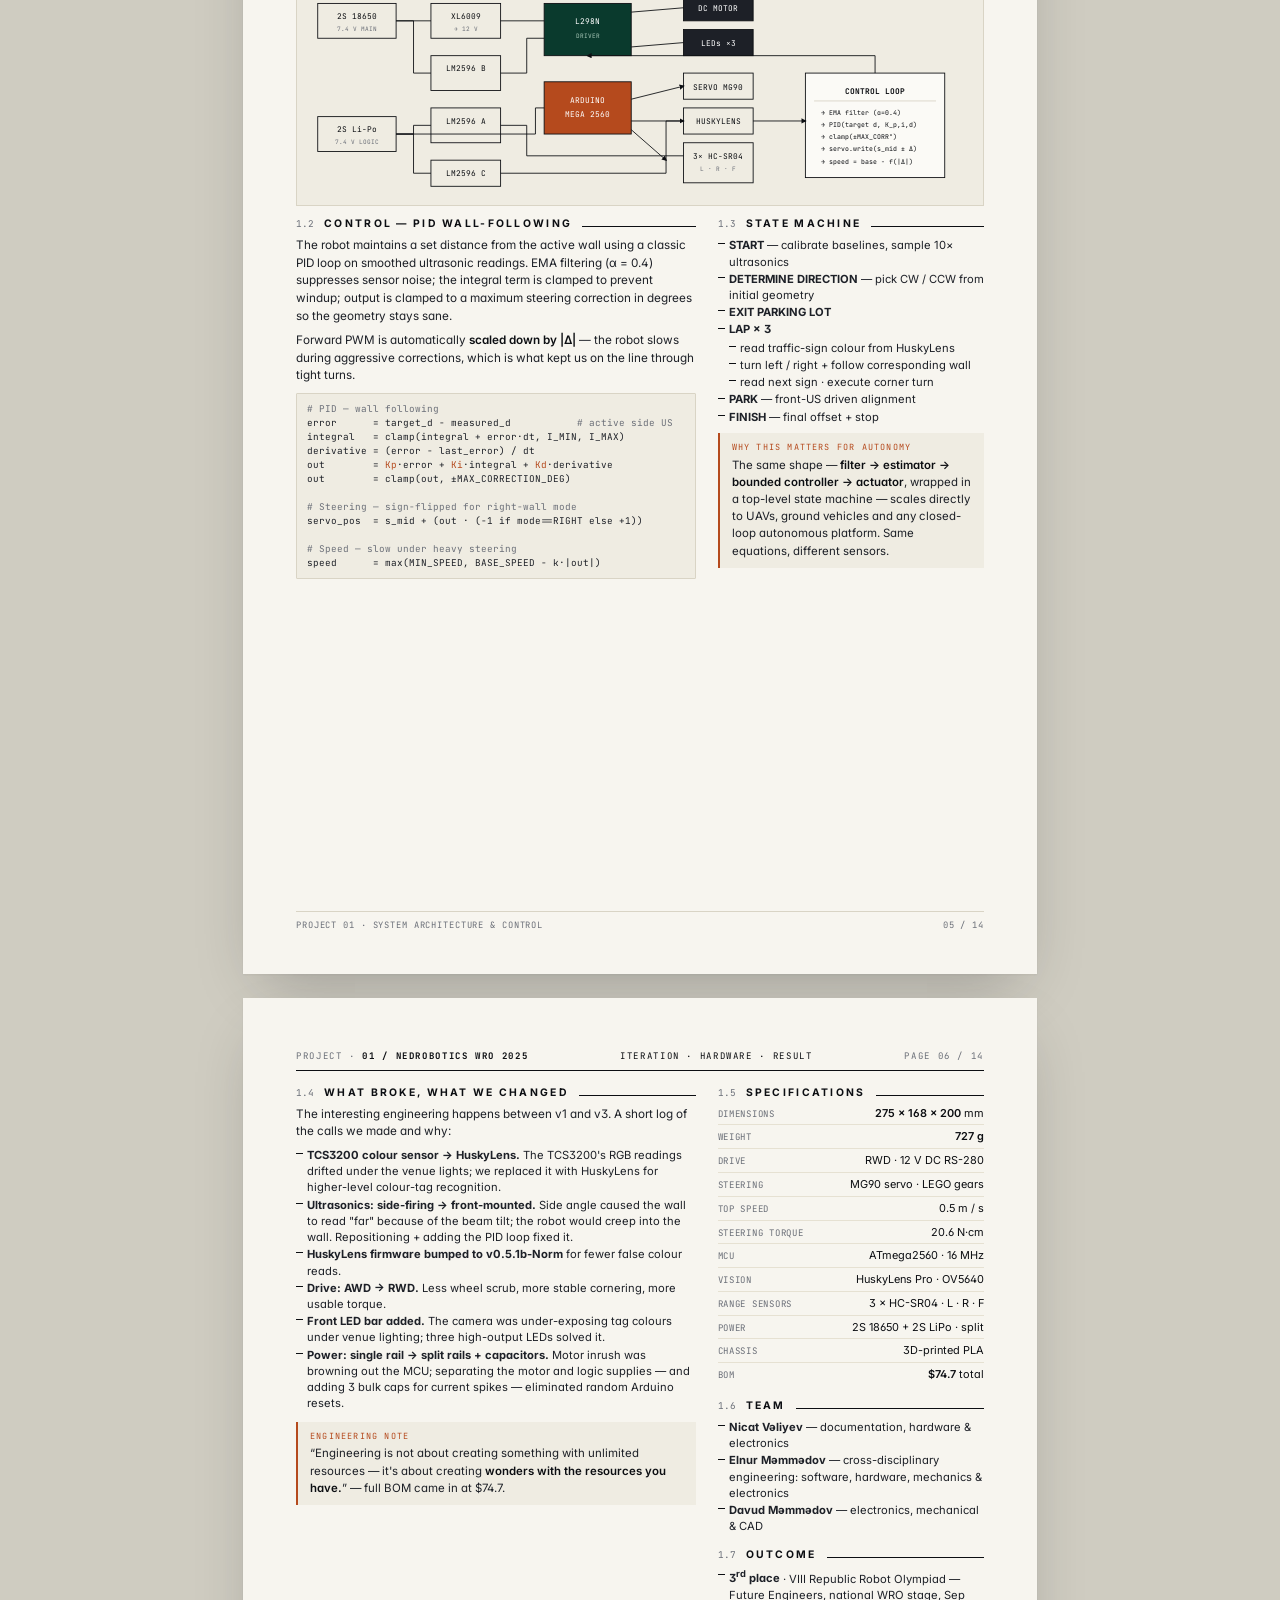
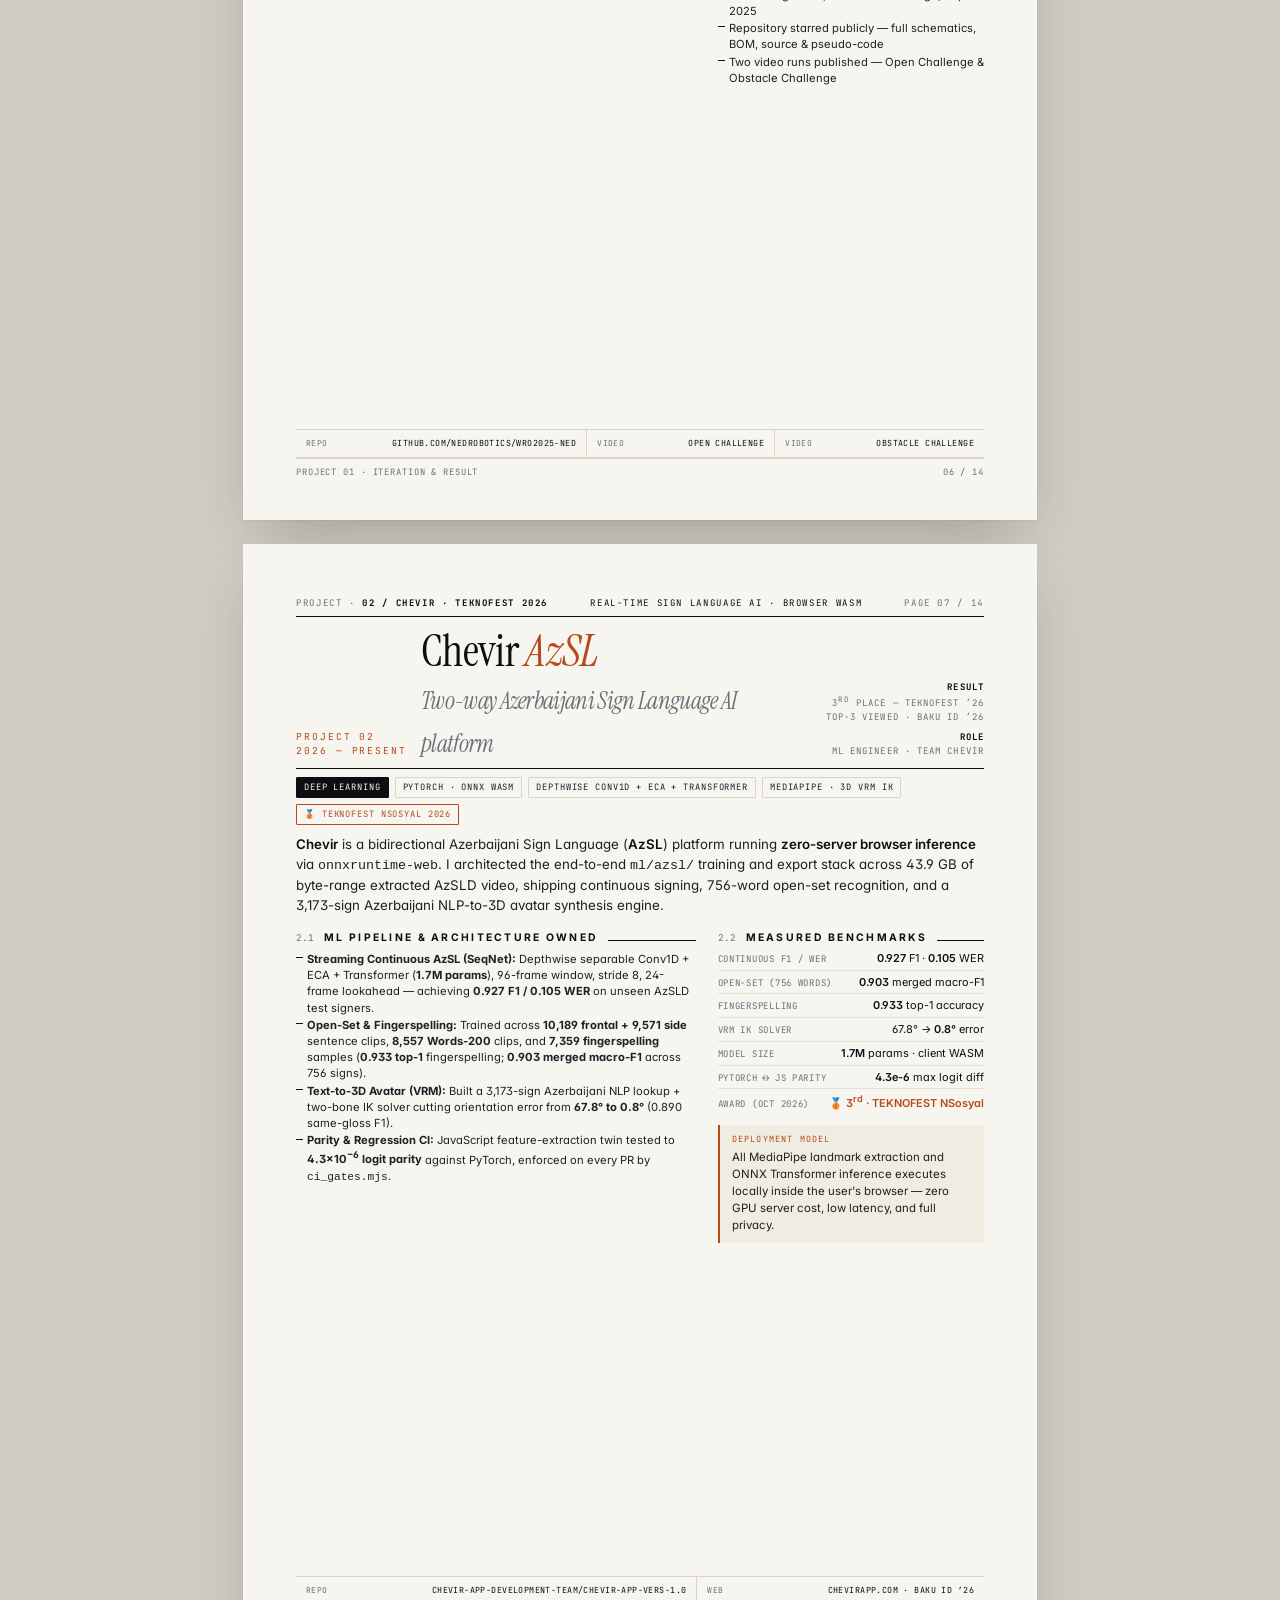
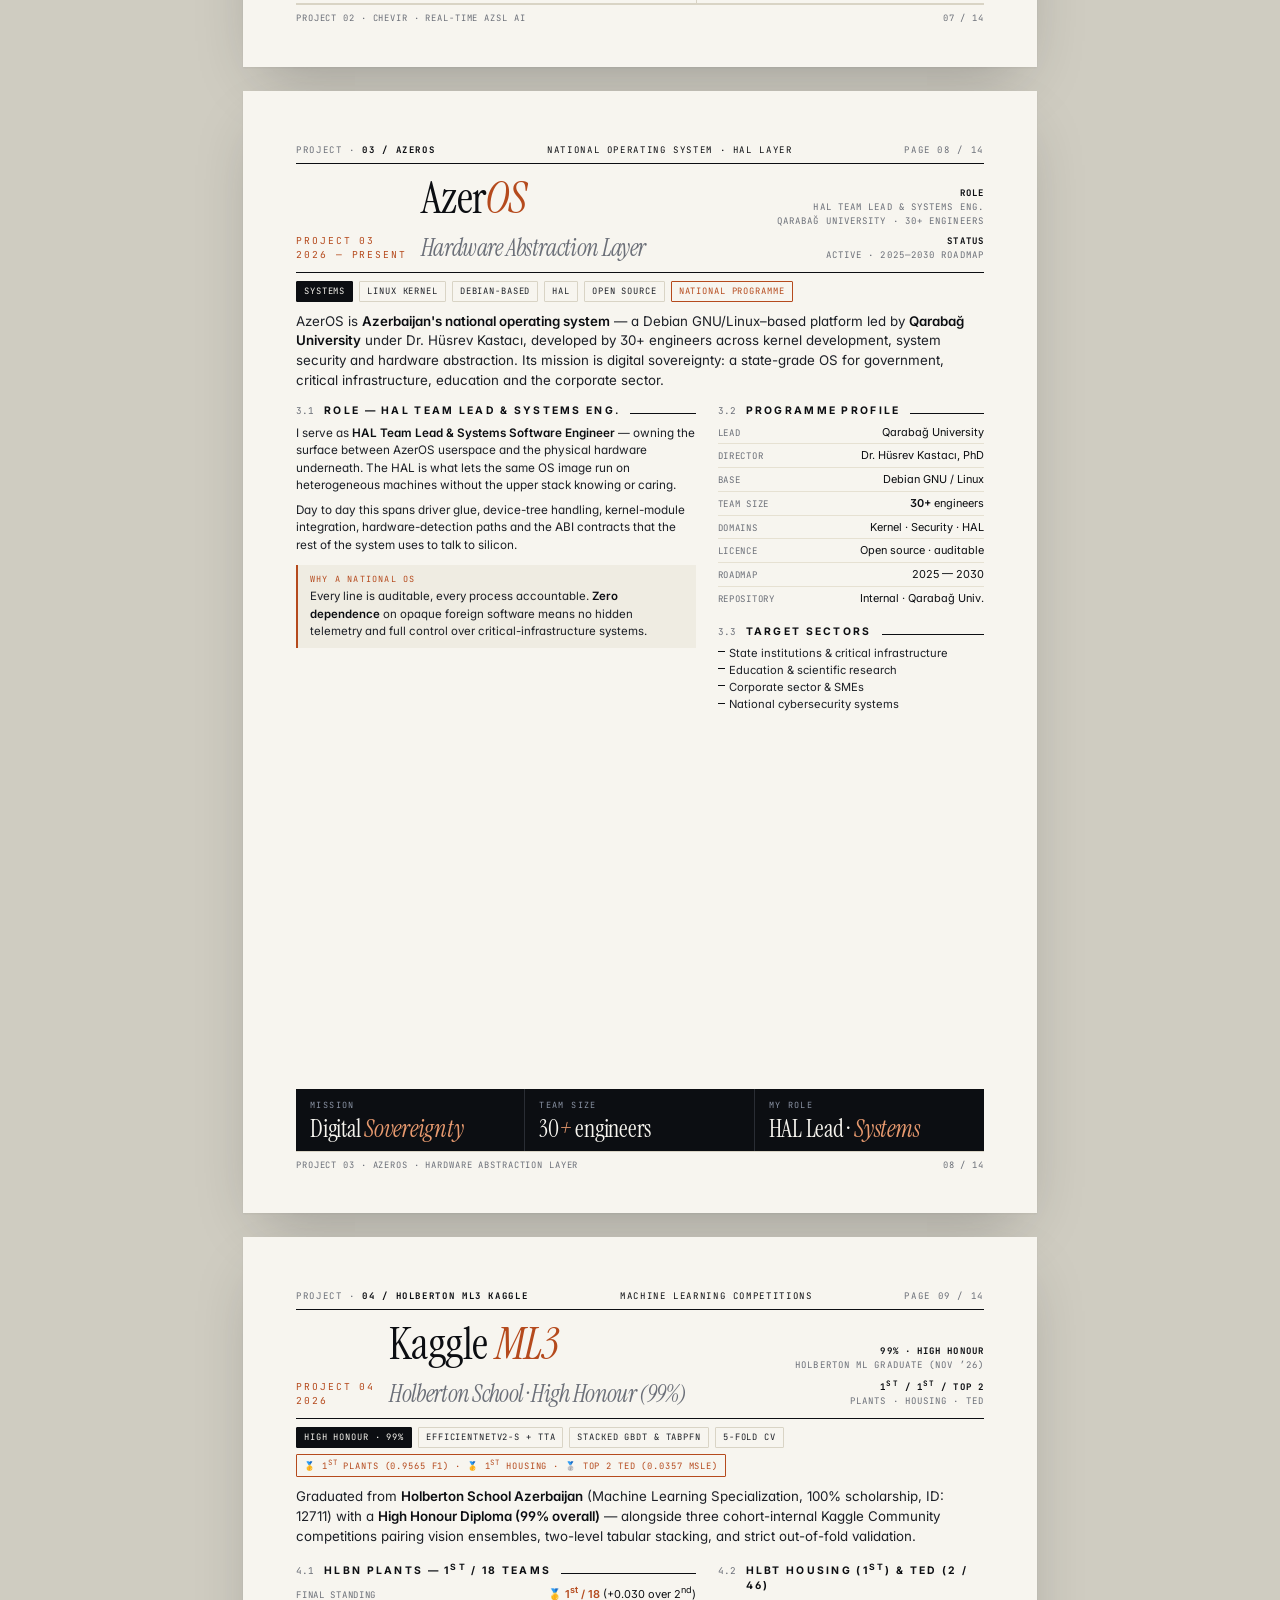
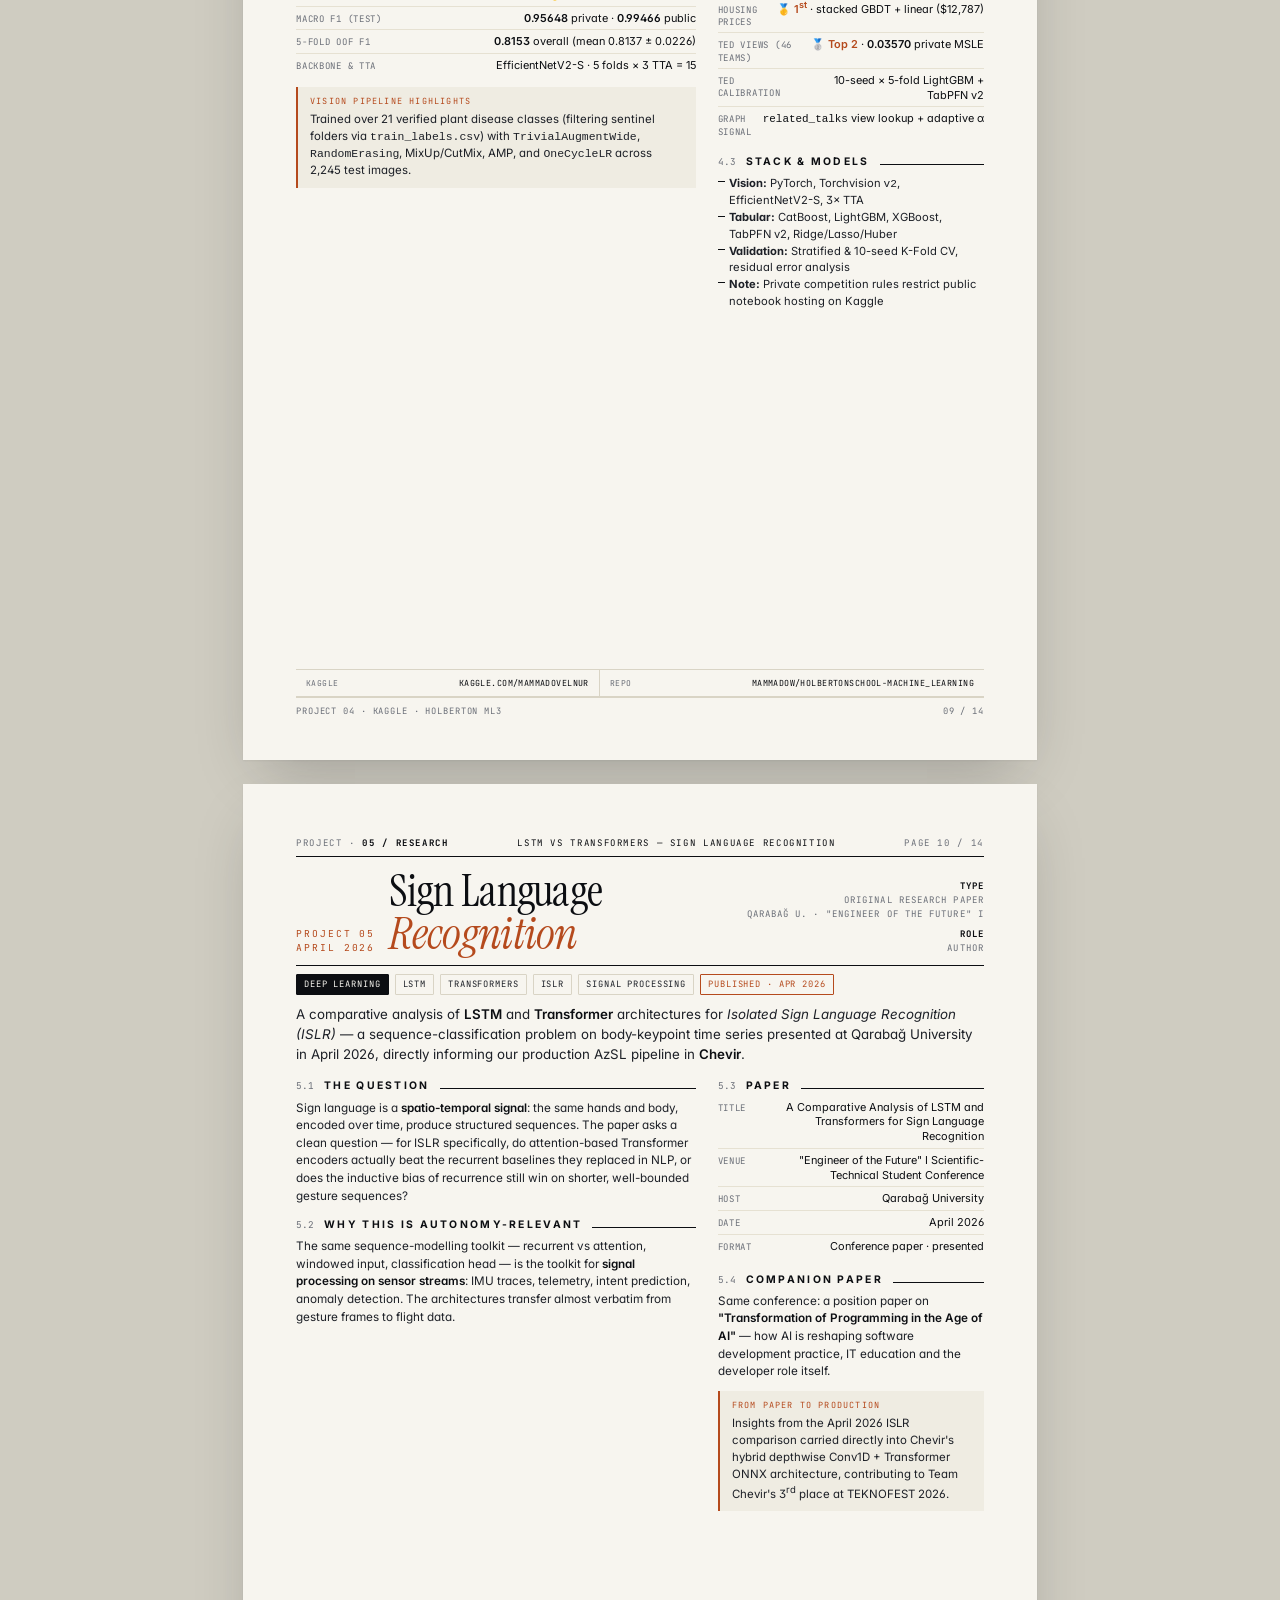
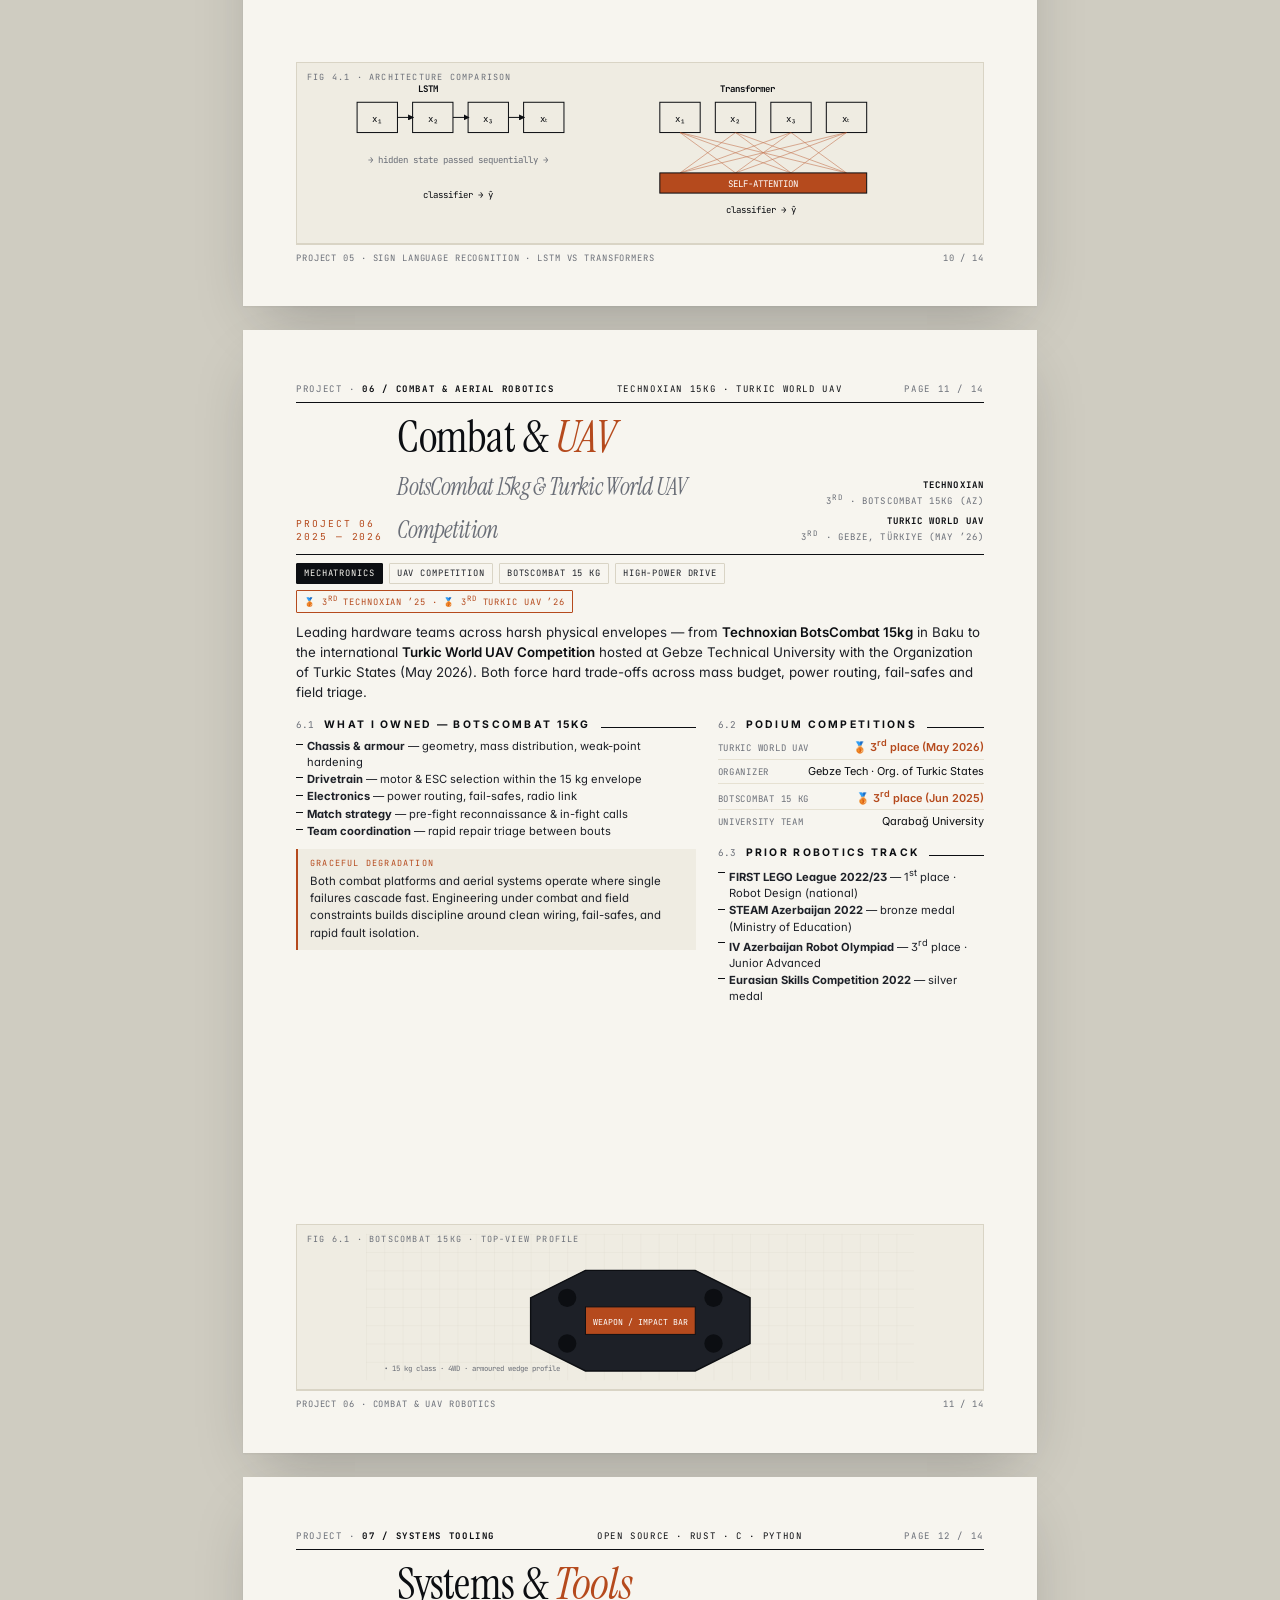
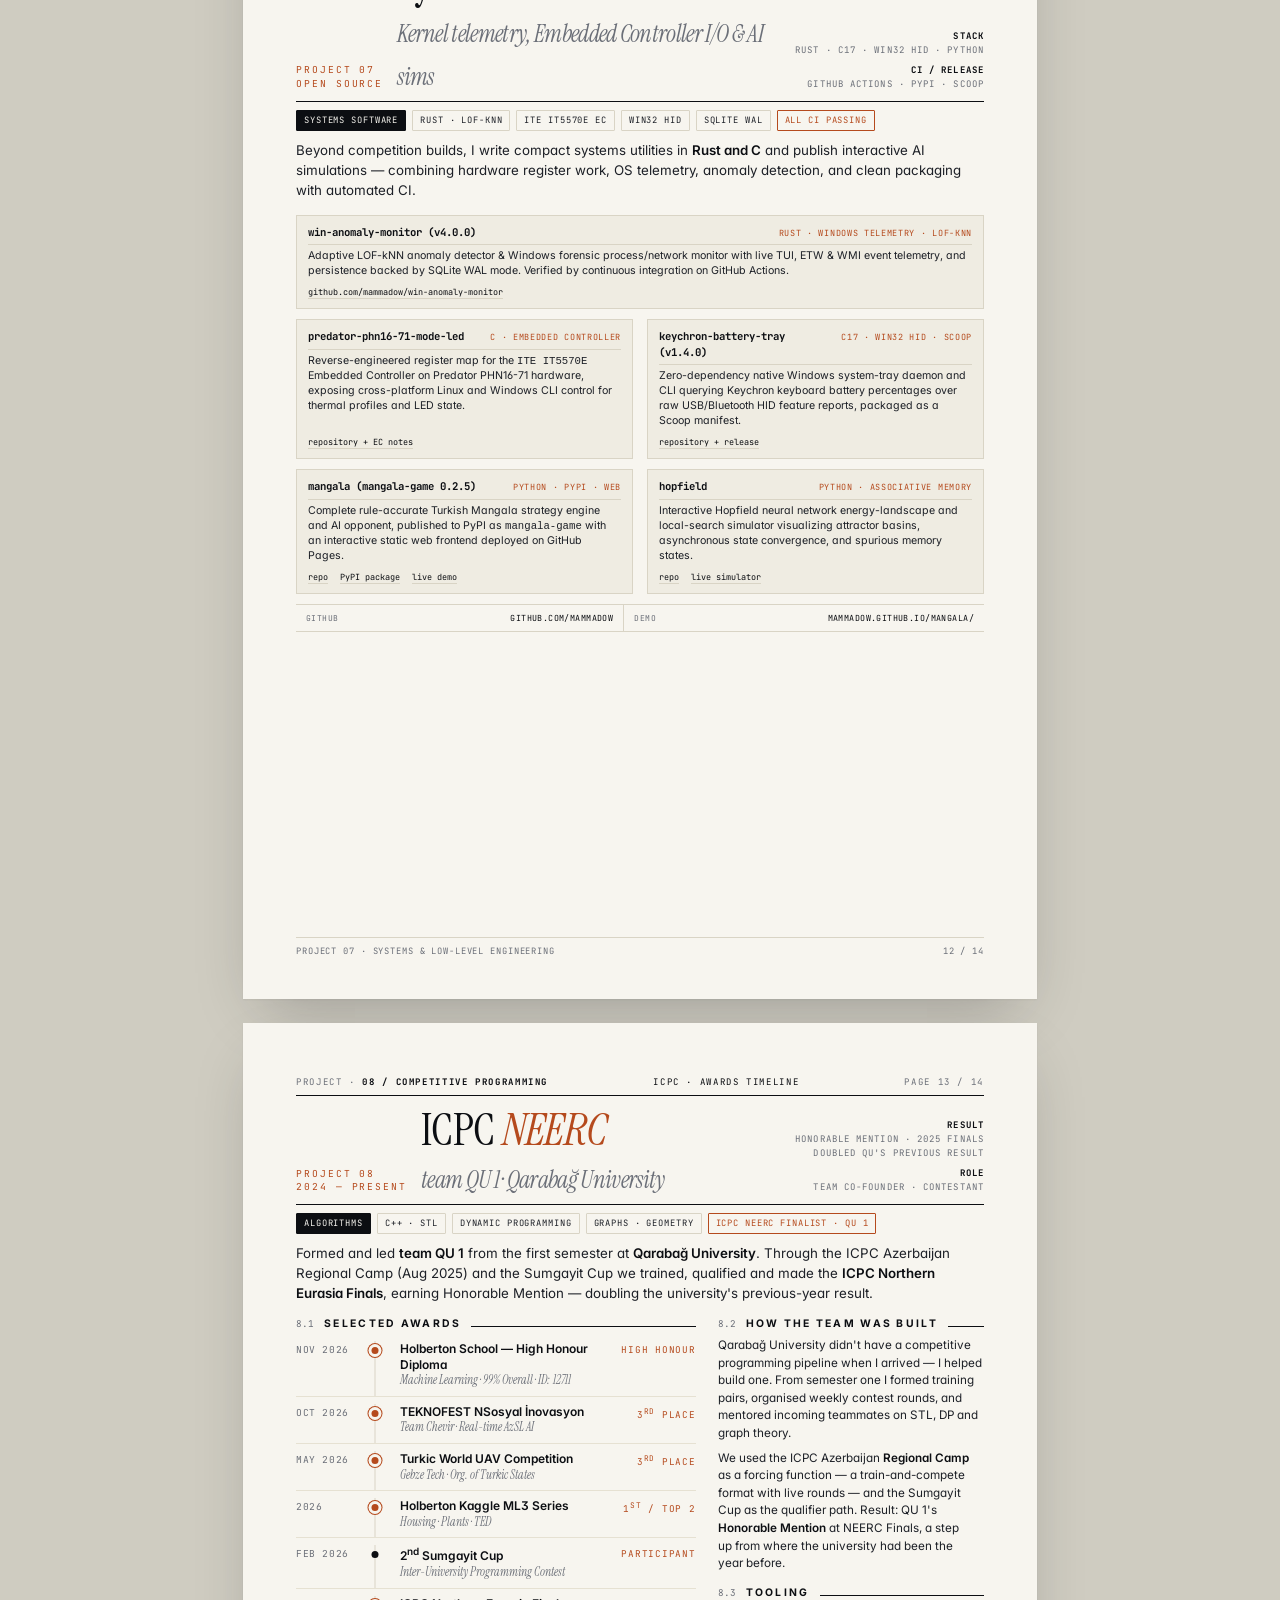
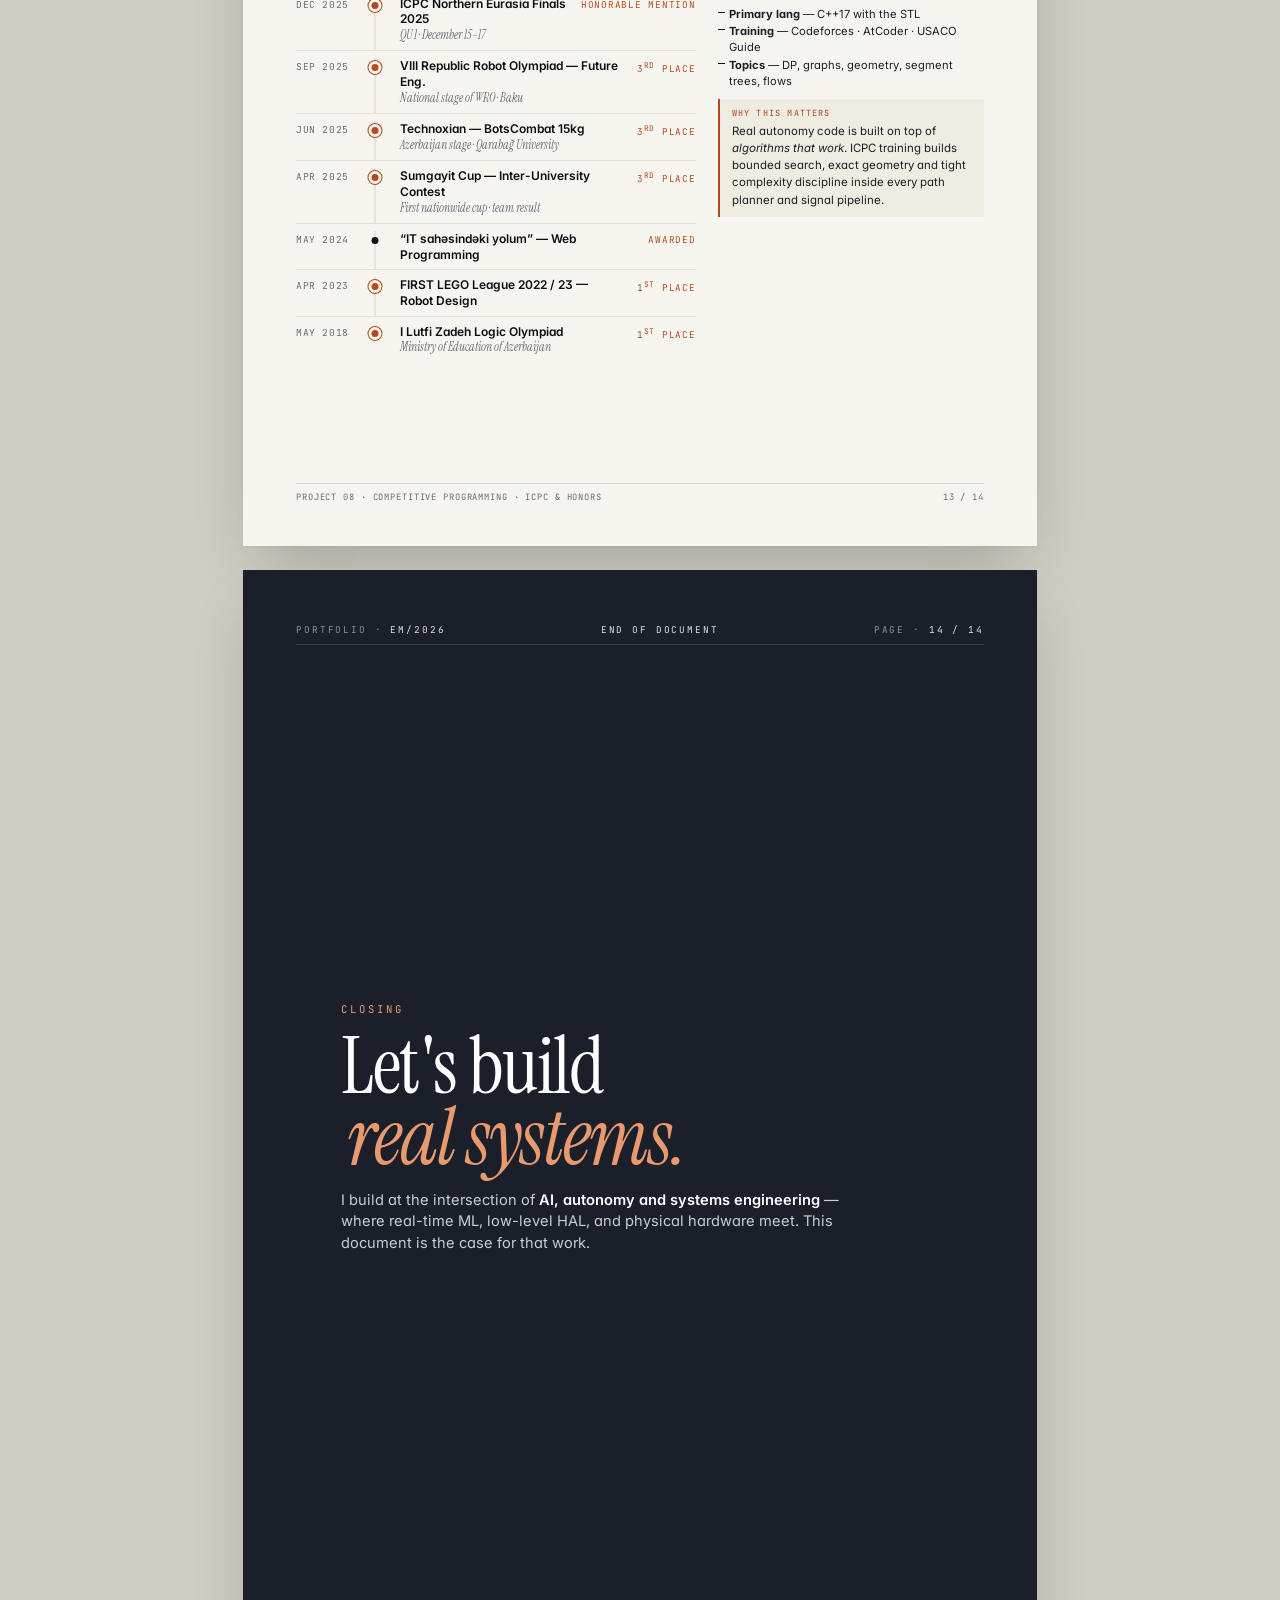
==== commit 96a42ccb: "Update Holberton School Azerbaijan High Honour Diploma (99%, Nov 2026) across Portfolio, CV, and PDF" ====
--- a/index.html
+++ b/index.html
@@ -90,8 +90,8 @@
           <div class="l"><b>Kaggle ML3 Series</b><br/>Housing, Plants · Top-2 TED</div>
         </div>
         <div class="m">
-          <div class="n">100<em>%</em></div>
-          <div class="l"><b>Holberton ML</b><br/>1<sup>st</sup> &amp; only QU recipient</div>
+          <div class="n">99<em>%</em></div>
+          <div class="l"><b>Holberton ML · High Honour</b><br/>100% scholar · Nov 2026</div>
         </div>
         <div class="m">
           <div class="n">20<em>+</em></div>
@@ -131,7 +131,7 @@
         <div class="kv"><span class="k">Name</span><span class="v"><b>Elnur Mammadov</b></span></div>
         <div class="kv"><span class="k">Born</span><span class="v">4 September 2006 · Baku</span></div>
         <div class="kv"><span class="k">Education</span><span class="v"><b>B.Sc. Computer Engineering</b><br/>Qarabağ University · 2024 — 2028</span></div>
-        <div class="kv"><span class="k">Track</span><span class="v">Holberton ML · 100% scholarship<br/>Nov 2025 — present</span></div>
+        <div class="kv"><span class="k">Diploma</span><span class="v"><b>Holberton ML · High Honour (99%)</b><br/>100% scholarship · Nov 2025 — Nov 2026</span></div>
         <div class="kv"><span class="k">Languages</span><span class="v">Azerbaijani (native)<br/>Turkish &amp; English (professional)<br/>Russian (beginner)</span></div>
       </div>
 
@@ -208,8 +208,8 @@
     </div>
     <div class="row" style="padding:6px 0;">
       <span class="n">04</span>
-      <span class="t">Kaggle — <em>Holberton ML3 Series</em>
-        <span class="sub">HLBT Housing Prices (1<sup>st</sup>) · HLBN Plants (1<sup>st</sup>) · HLBT TED (Top 2)</span>
+      <span class="t">Holberton ML &amp; <em>Kaggle ML3 Series</em>
+        <span class="sub">High Honour Diploma (99%) · HLBN Plants (1<sup>st</sup>) · Housing (1<sup>st</sup>) · TED (Top 2)</span>
       </span>
       <span class="p">1 page · p 09</span>
     </div>
@@ -851,17 +851,17 @@
 
   <div class="project-h" style="margin-top:12px;">
     <div class="id">Project 04<br/>2026</div>
-    <h1>Kaggle <em>ML3</em><br/><span style="font-size:18pt;color:var(--muted);font-style:italic;">Holberton internal competitions · Baku</span></h1>
+    <h1>Kaggle <em>ML3</em><br/><span style="font-size:18pt;color:var(--muted);font-style:italic;">Holberton School · High Honour (99%)</span></h1>
     <div class="meta">
-      <div><b>1<sup>st</sup> Place</b></div>
-      <div>HLBT Housing · HLBN Plants</div>
-      <div style="margin-top:6px;"><b>Top 2</b></div>
-      <div>HLBT Baku ML3 — TED</div>
+      <div><b>99% · High Honour</b></div>
+      <div>Holberton ML Graduate (Nov ’26)</div>
+      <div style="margin-top:6px;"><b>1<sup>st</sup> / 1<sup>st</sup> / Top 2</b></div>
+      <div>Plants · Housing · TED</div>
     </div>
   </div>
 
   <div class="project-tags">
-    <span class="tag solid">Machine Learning</span>
+    <span class="tag solid">High Honour · 99%</span>
     <span class="tag">EfficientNetV2-S + TTA</span>
     <span class="tag">Stacked GBDT &amp; TabPFN</span>
     <span class="tag">5-Fold CV</span>
@@ -869,9 +869,10 @@
   </div>
 
   <p class="lead">
-    Three cohort-internal Kaggle Community competitions run by Holberton School
-    Baku (ML3) — pairing vision ensembles, two-level tabular stacking, and
-    strict out-of-fold validation across unseen private splits.
+    Graduated from <strong>Holberton School Azerbaijan</strong> (Machine Learning
+    Specialization, 100% scholarship, ID: 12711) with a <strong>High Honour Diploma
+    (99% overall)</strong> — alongside three cohort-internal Kaggle Community competitions
+    pairing vision ensembles, two-level tabular stacking, and strict out-of-fold validation.
   </p>
 
   <div class="two-col" style="margin-top:10px;">
@@ -1349,6 +1350,7 @@
     <div>
       <div class="section-h"><span class="num">8.1</span><h2>Selected awards</h2><span class="rule"></span></div>
       <div class="timeline">
+        <div class="tl-row gold"><span class="yr">Nov 2026</span><div class="dot"></div><div class="ttl">Holberton School — High Honour Diploma<span class="sub">Machine Learning · 99% Overall · ID: 12711</span></div><span class="place">High Honour</span></div>
         <div class="tl-row gold"><span class="yr">Oct 2026</span><div class="dot"></div><div class="ttl">TEKNOFEST NSosyal İnovasyon<span class="sub">Team Chevir · Real-time AzSL AI</span></div><span class="place">3<sup>rd</sup> place</span></div>
         <div class="tl-row gold"><span class="yr">May 2026</span><div class="dot"></div><div class="ttl">Turkic World UAV Competition<span class="sub">Gebze Tech · Org. of Turkic States</span></div><span class="place">3<sup>rd</sup> place</span></div>
         <div class="tl-row gold"><span class="yr">2026</span><div class="dot"></div><div class="ttl">Holberton Kaggle ML3 Series<span class="sub">Housing · Plants · TED</span></div><span class="place">1<sup>st</sup> / Top 2</span></div>
